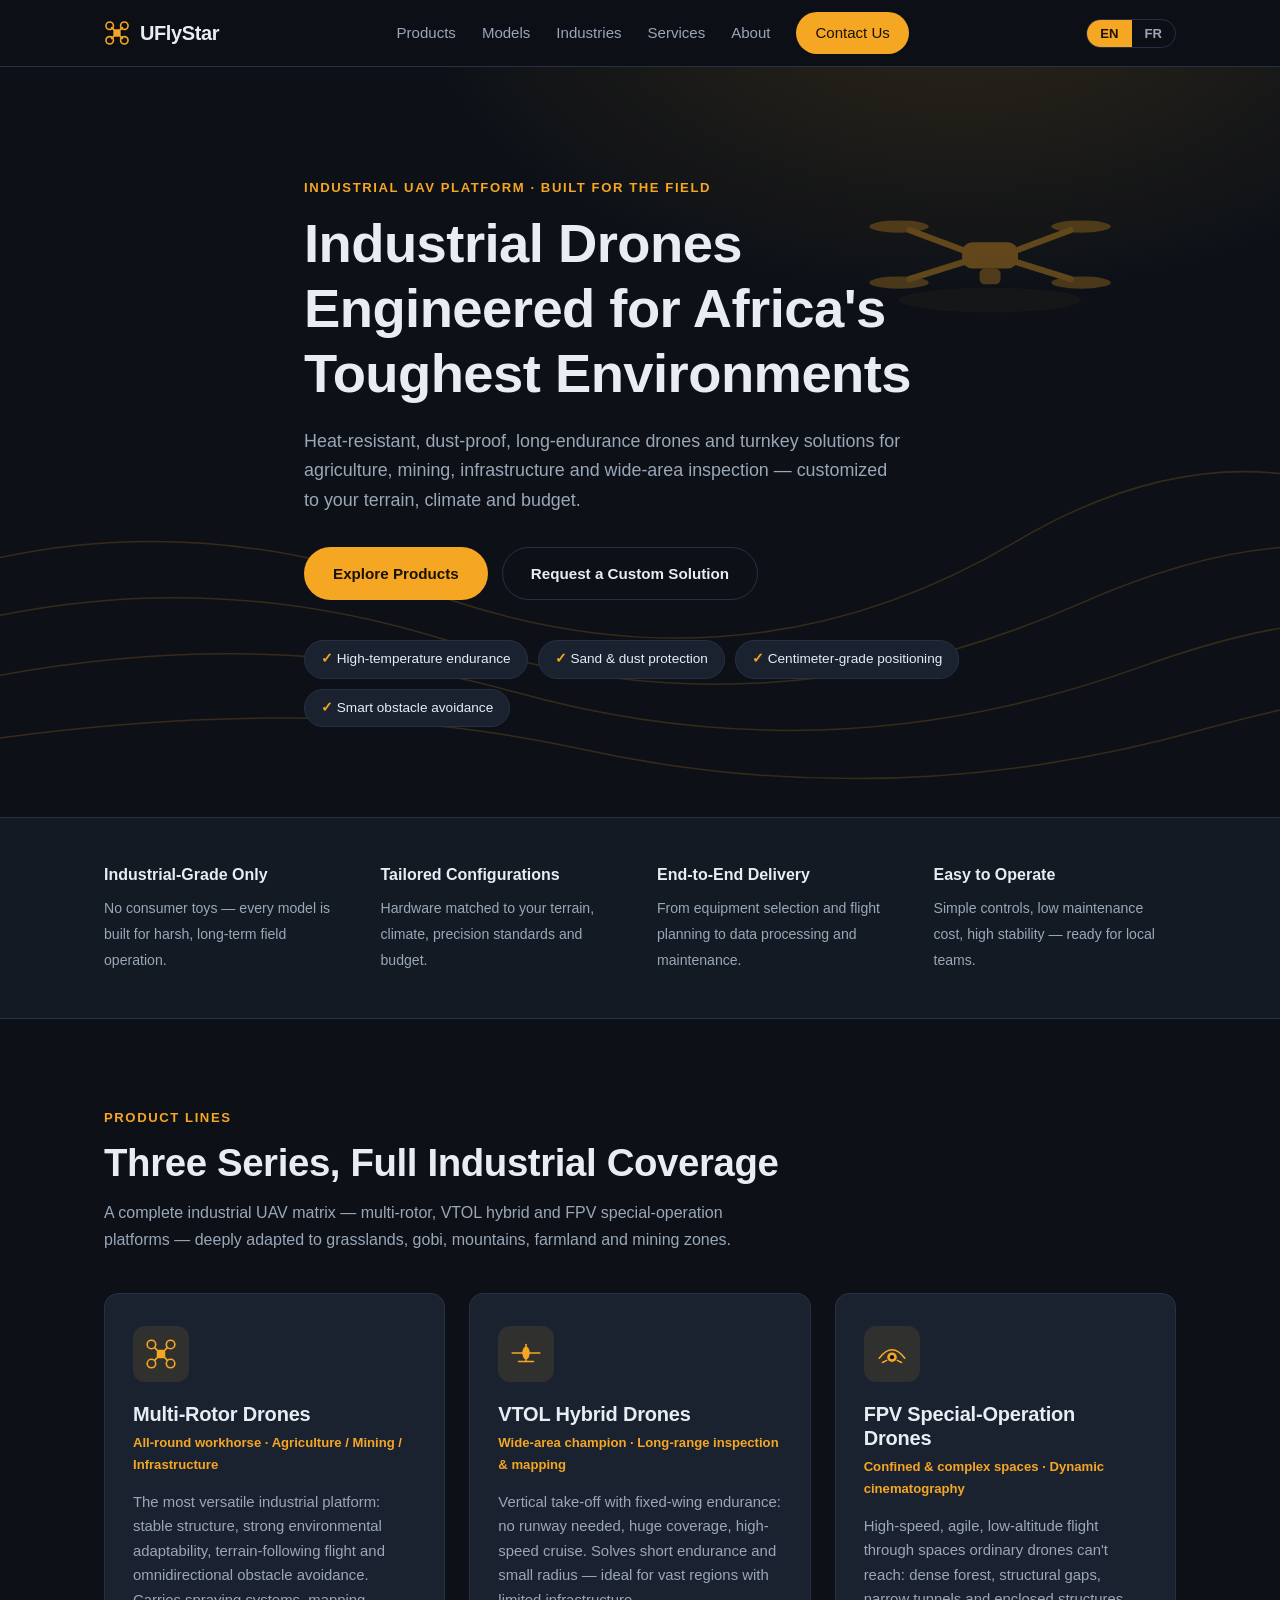
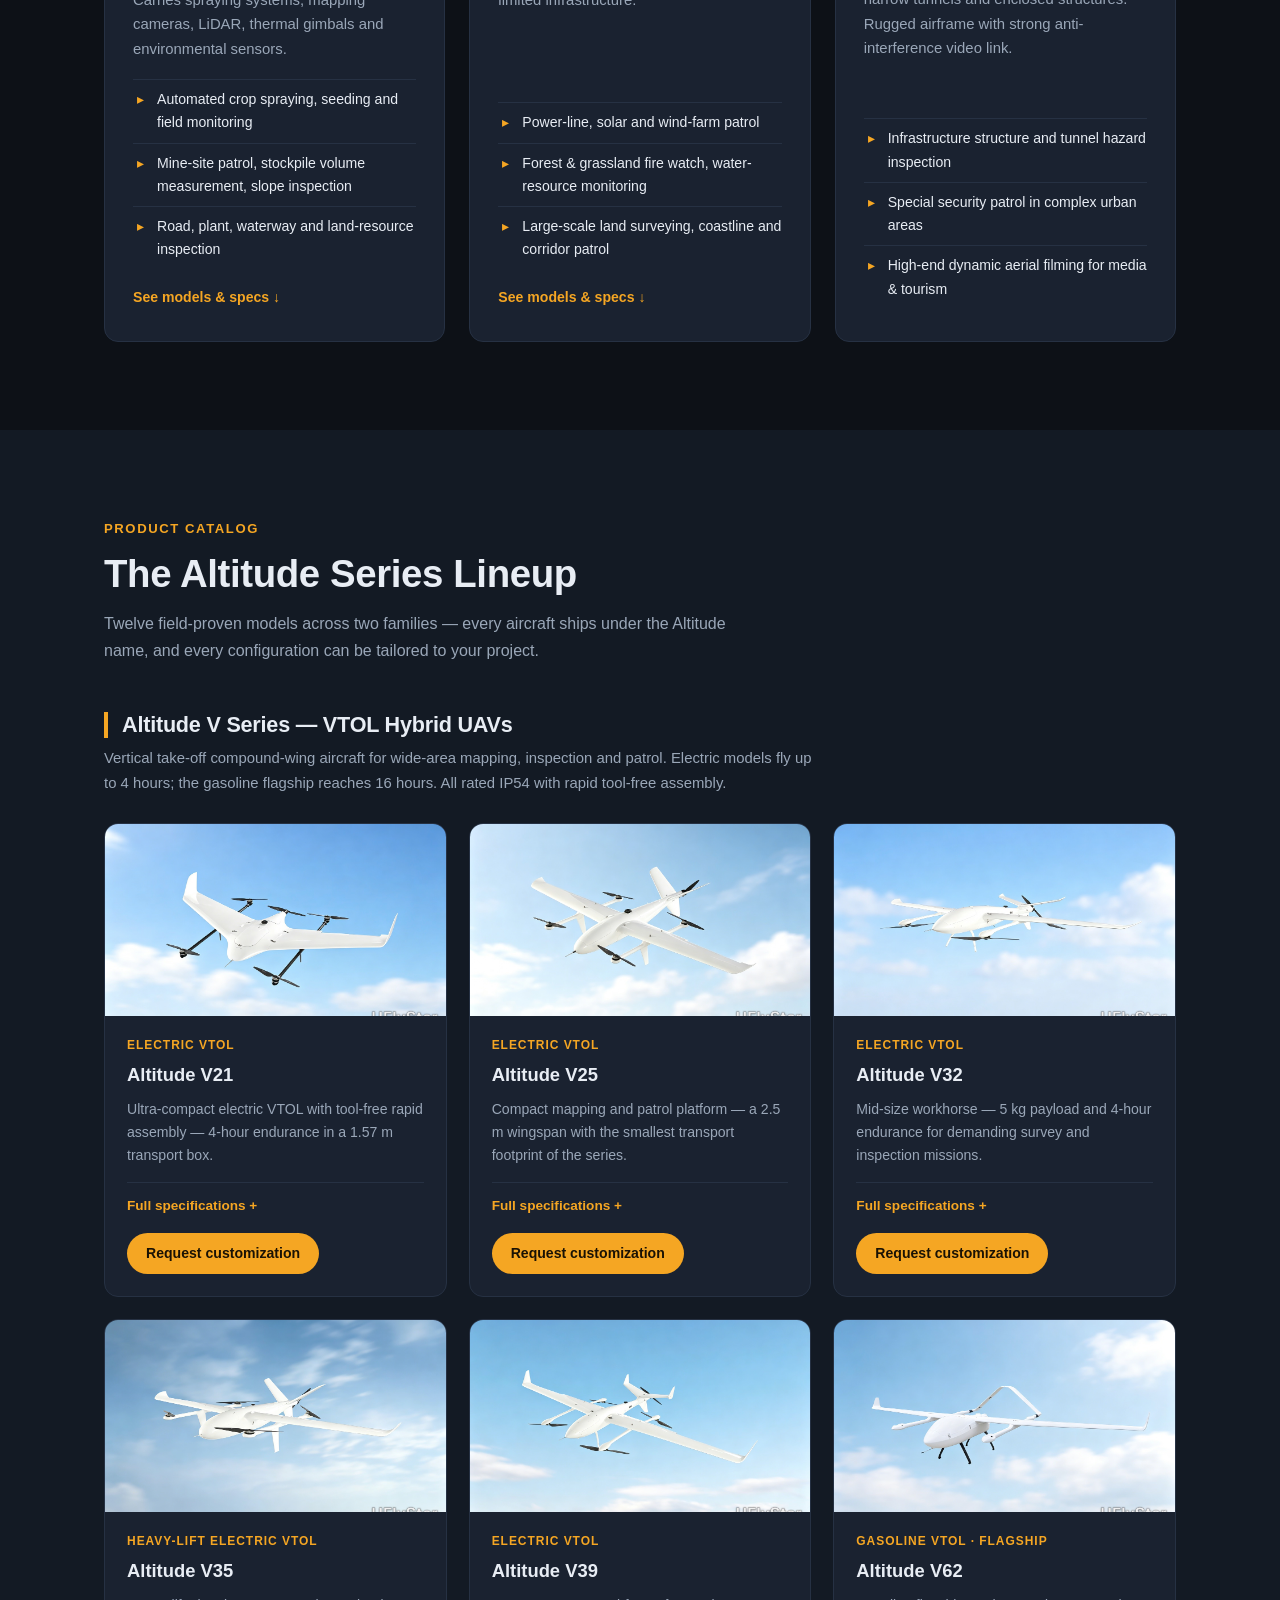
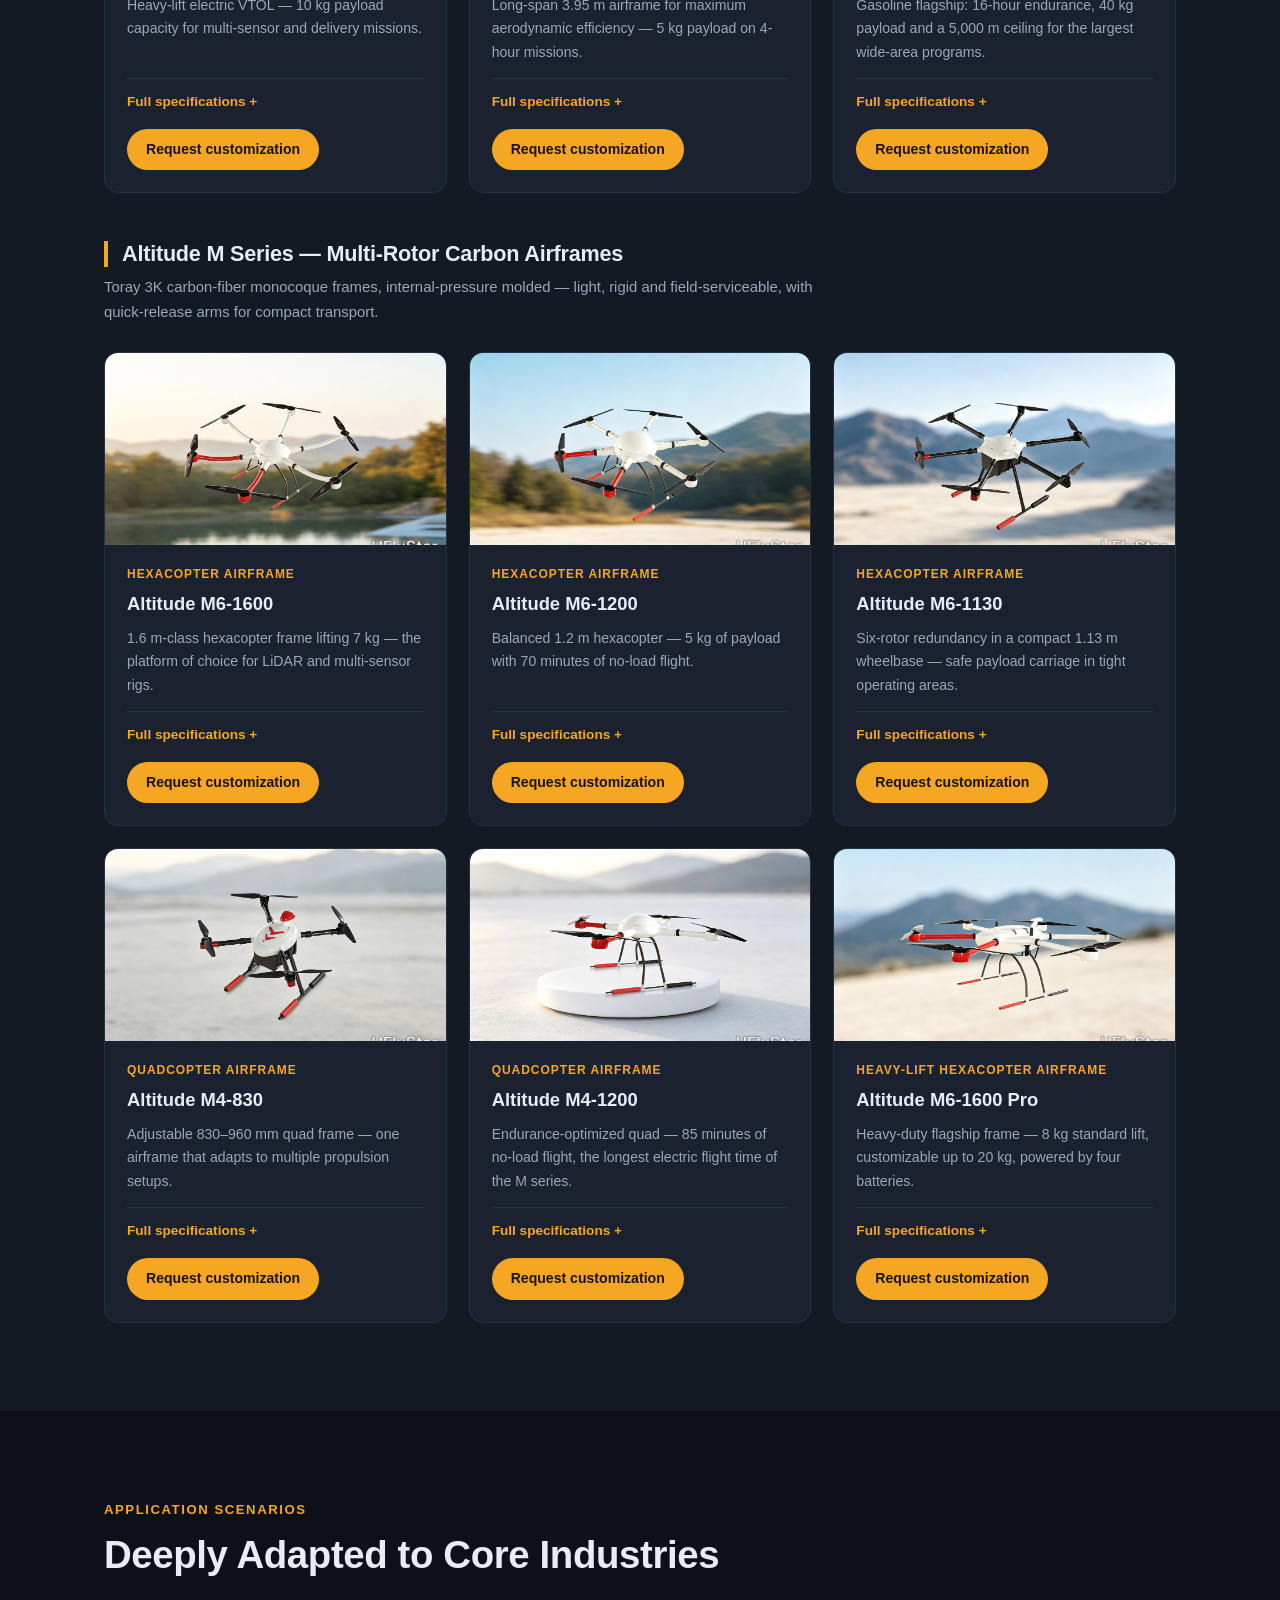
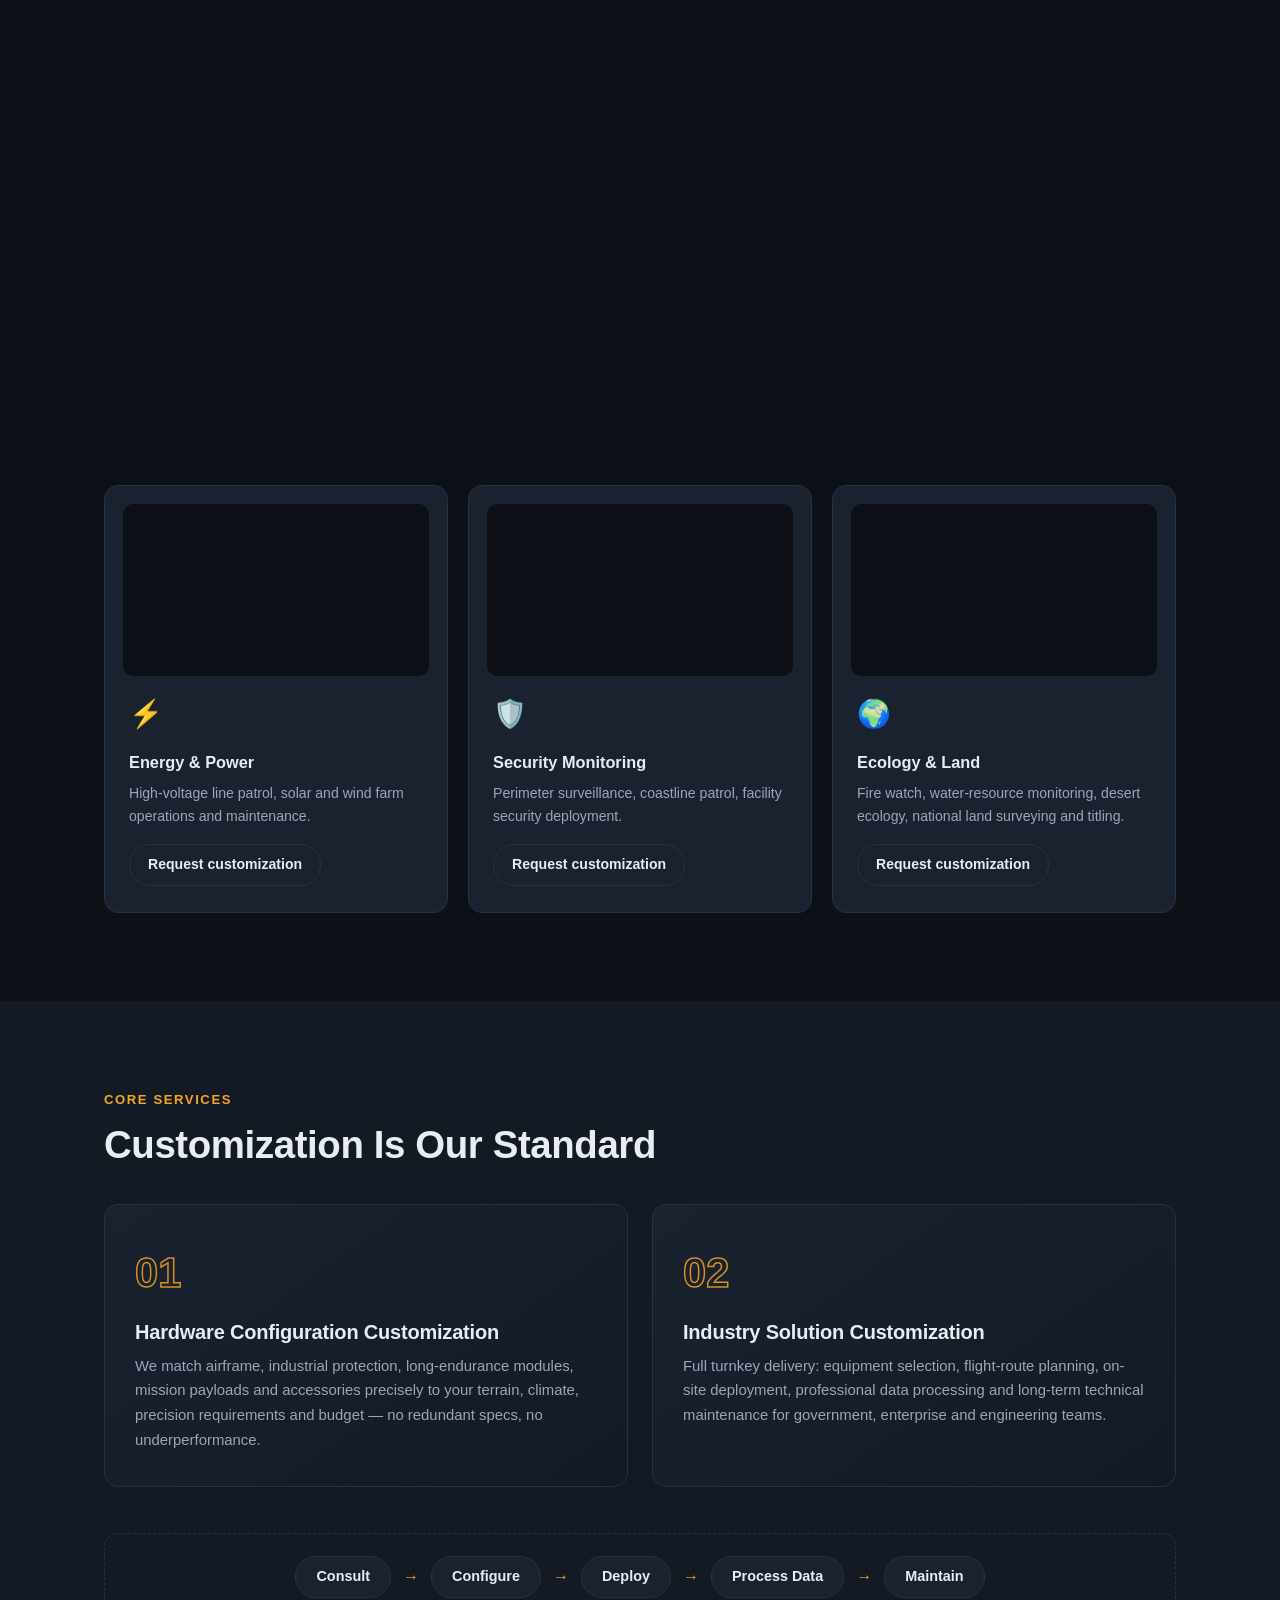
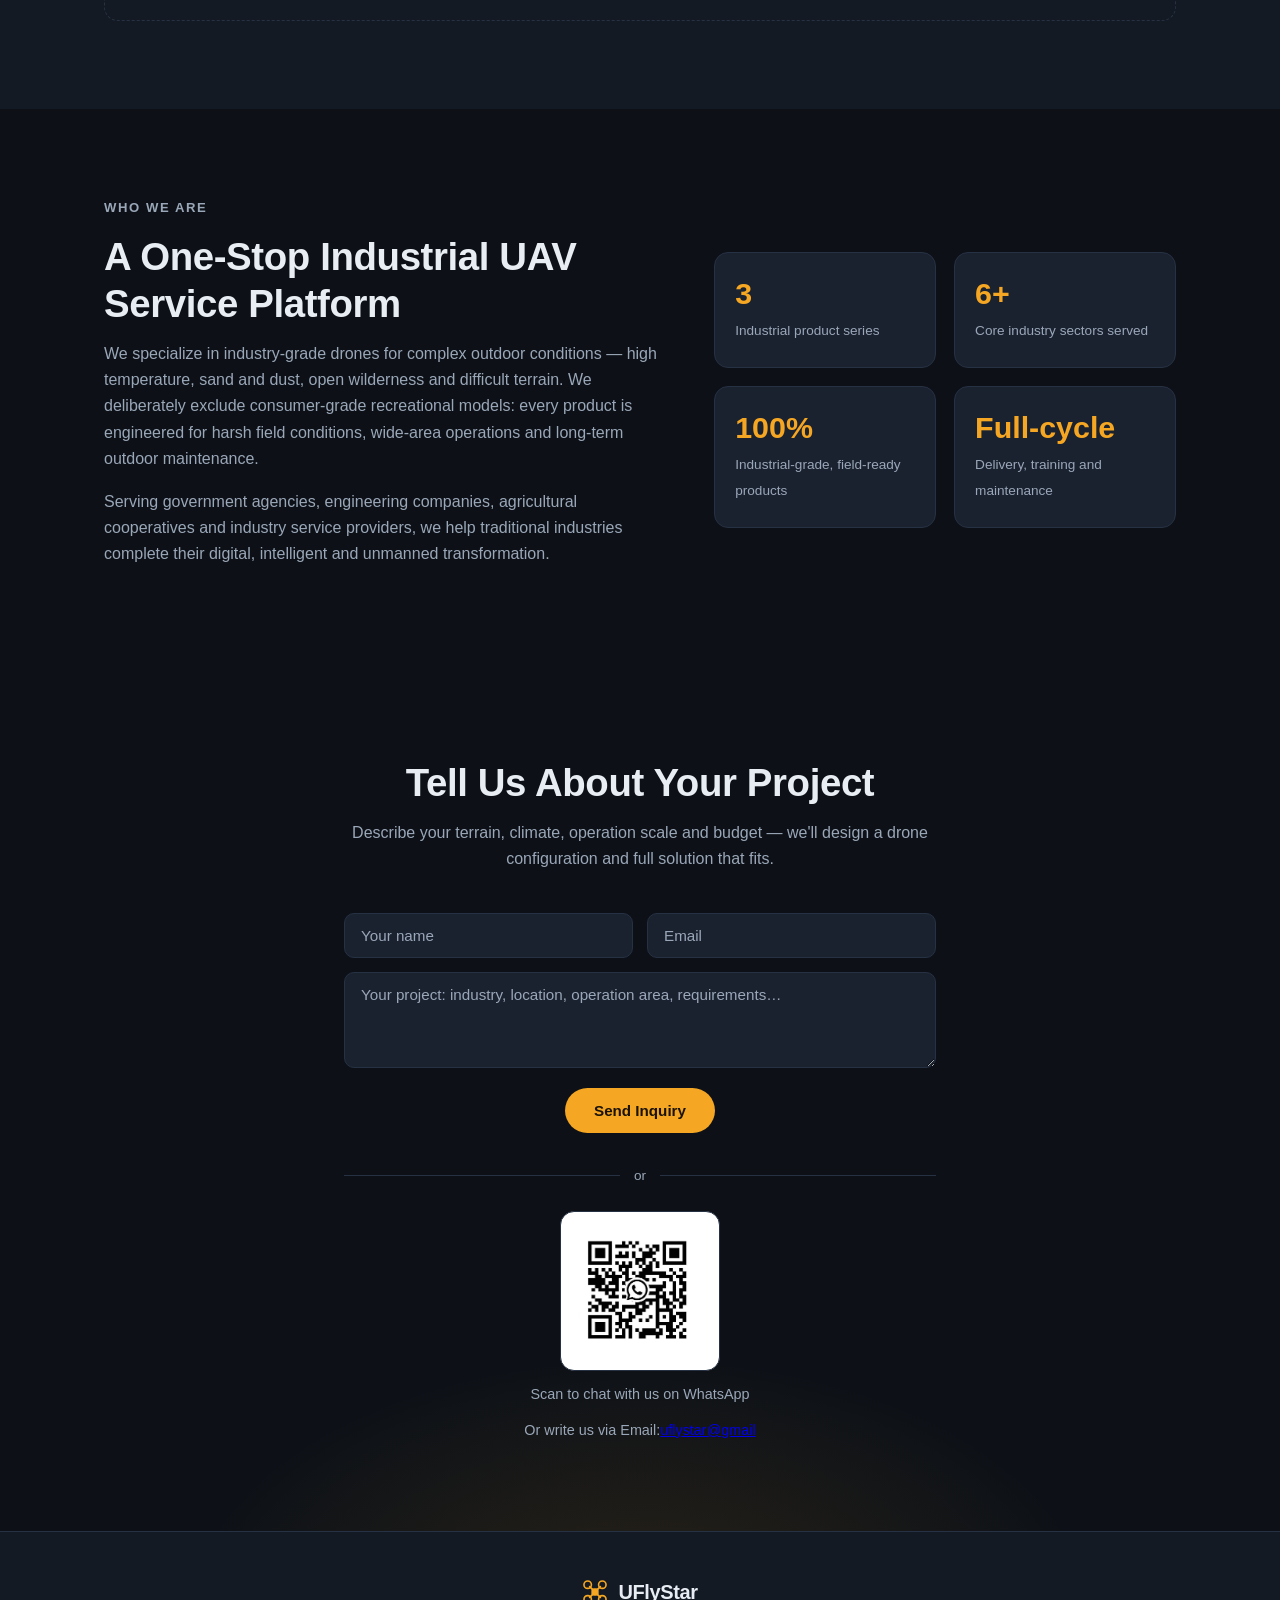
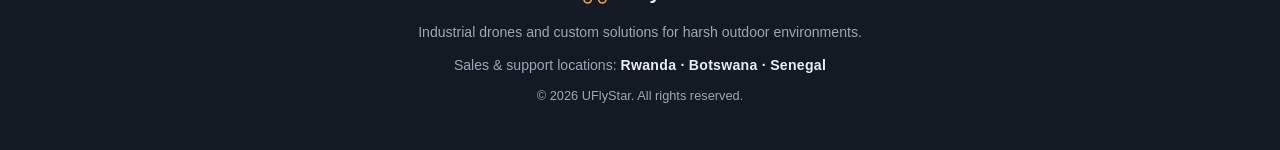
==== index.html @ 007d318b "Add email contact information to index.html" ====
<!DOCTYPE html>
<html lang="en">
<head>
<meta charset="UTF-8">
<meta name="viewport" content="width=device-width, initial-scale=1.0">
<title data-i18n="meta.title">UFlyStar — Industrial Drones for Harsh Environments</title>
<meta name="description" data-i18n-content="meta.desc" content="Industrial drone products and custom solutions for agriculture, mining, infrastructure and inspection across Africa.">
<link rel="stylesheet" href="css/style.css">
<link rel="icon" href="data:image/svg+xml,%3Csvg xmlns='http://www.w3.org/2000/svg' viewBox='0 0 32 32'%3E%3Cpath d='M9.5 9.5 L22.5 22.5 M22.5 9.5 L9.5 22.5' stroke='%23f5a623' stroke-width='2.2' stroke-linecap='round'/%3E%3Ccircle cx='7' cy='7' r='4.6' fill='none' stroke='%23f5a623' stroke-width='2'/%3E%3Ccircle cx='25' cy='7' r='4.6' fill='none' stroke='%23f5a623' stroke-width='2'/%3E%3Ccircle cx='7' cy='25' r='4.6' fill='none' stroke='%23f5a623' stroke-width='2'/%3E%3Ccircle cx='25' cy='25' r='4.6' fill='none' stroke='%23f5a623' stroke-width='2'/%3E%3Crect x='11.5' y='11.5' width='9' height='9' rx='3' fill='%23f5a623'/%3E%3C/svg%3E">
</head>
<body>

<!-- ===== NAV ===== -->
<header class="nav" id="top">
  <div class="container nav-inner">
    <a href="#top" class="brand">
      <svg class="brand-mark" viewBox="0 0 32 32" aria-hidden="true">
        <path d="M9.5 9.5 L22.5 22.5 M22.5 9.5 L9.5 22.5" stroke="currentColor" stroke-width="2.2" stroke-linecap="round"/>
        <circle cx="7" cy="7" r="4.6" fill="none" stroke="currentColor" stroke-width="2"/>
        <circle cx="25" cy="7" r="4.6" fill="none" stroke="currentColor" stroke-width="2"/>
        <circle cx="7" cy="25" r="4.6" fill="none" stroke="currentColor" stroke-width="2"/>
        <circle cx="25" cy="25" r="4.6" fill="none" stroke="currentColor" stroke-width="2"/>
        <rect x="11.5" y="11.5" width="9" height="9" rx="3" fill="currentColor"/>
      </svg>
      <span>UFlyStar</span>
    </a>
    <nav class="nav-links" id="navLinks">
      <a href="#products" data-i18n="nav.products">Products</a>
      <a href="#models" data-i18n="nav.models">Models</a>
      <a href="#industries" data-i18n="nav.industries">Industries</a>
      <a href="#services" data-i18n="nav.services">Services</a>
      <a href="#about" data-i18n="nav.about">About</a>
      <a href="#contact" class="btn btn-sm btn-solid" data-i18n="nav.contact">Contact Us</a>
    </nav>
    <div class="nav-right">
      <div class="lang-switch" role="group" aria-label="Language">
        <button data-lang="en">EN</button>
        <button data-lang="fr">FR</button>
        <!-- Chinese button is injected by main.js only on local copies with i18n.zh.js -->

      </div>
      <button class="nav-toggle" id="navToggle" aria-label="Menu">
        <span></span><span></span><span></span>
      </button>
    </div>
  </div>
</header>

<!-- ===== HERO ===== -->
<section class="hero">
  <div class="hero-bg" aria-hidden="true">
    <svg class="hero-topo" viewBox="0 0 1200 600" preserveAspectRatio="xMidYMid slice">
      <g fill="none" stroke="currentColor" stroke-width="1.2" opacity="0.5">
        <path d="M-50 480 Q 200 380 450 460 T 950 430 T 1300 470"/>
        <path d="M-50 520 Q 250 430 500 500 T 1000 480 T 1300 520"/>
        <path d="M-50 560 Q 300 490 550 545 T 1050 530 T 1300 560"/>
        <path d="M-50 440 Q 180 330 430 420 T 900 380 T 1300 420"/>
      </g>
      <g class="hero-drone">
        <g transform="translate(880,150) scale(1.4)">
          <ellipse cx="0" cy="26" rx="52" ry="7" fill="currentColor" opacity="0.10"/>
          <path d="M-46 -14 L-14 -2 M46 -14 L14 -2 M-46 14 L-14 4 M46 14 L14 4" stroke="currentColor" stroke-width="3.5" stroke-linecap="round"/>
          <ellipse cx="-52" cy="-16" rx="17" ry="3.5" fill="currentColor" opacity="0.75"/>
          <ellipse cx="52" cy="-16" rx="17" ry="3.5" fill="currentColor" opacity="0.75"/>
          <ellipse cx="-52" cy="16" rx="17" ry="3.5" fill="currentColor" opacity="0.75"/>
          <ellipse cx="52" cy="16" rx="17" ry="3.5" fill="currentColor" opacity="0.75"/>
          <rect x="-16" y="-7" width="32" height="15" rx="6" fill="currentColor"/>
          <rect x="-6" y="8" width="12" height="9" rx="3" fill="currentColor" opacity="0.8"/>
        </g>
      </g>
    </svg>
  </div>
  <div class="container hero-inner">
    <p class="eyebrow" data-i18n="hero.eyebrow">Industrial UAV Platform · Built for the Field</p>
    <h1 data-i18n="hero.title">Industrial Drones Engineered for Africa's Toughest Environments</h1>
    <p class="lead" data-i18n="hero.sub">Heat-resistant, dust-proof, long-endurance drones and turnkey solutions for agriculture, mining, infrastructure and wide-area inspection — customized to your terrain, climate and budget.</p>
    <div class="hero-cta">
      <a href="#products" class="btn btn-solid" data-i18n="hero.cta1">Explore Products</a>
      <a href="#contact" class="btn btn-ghost" data-i18n="hero.cta2">Request a Custom Solution</a>
    </div>
    <ul class="hero-badges">
      <li data-i18n="hero.b1">High-temperature endurance</li>
      <li data-i18n="hero.b2">Sand &amp; dust protection</li>
      <li data-i18n="hero.b3">Centimeter-grade positioning</li>
      <li data-i18n="hero.b4">Smart obstacle avoidance</li>
    </ul>
  </div>
</section>

<!-- ===== VALUE STRIP ===== -->
<section class="strip">
  <div class="container strip-grid">
    <div class="strip-item">
      <strong data-i18n="strip.t1">Industrial-Grade Only</strong>
      <span data-i18n="strip.d1">No consumer toys — every model is built for harsh, long-term field operation.</span>
    </div>
    <div class="strip-item">
      <strong data-i18n="strip.t2">Tailored Configurations</strong>
      <span data-i18n="strip.d2">Hardware matched to your terrain, climate, precision standards and budget.</span>
    </div>
    <div class="strip-item">
      <strong data-i18n="strip.t3">End-to-End Delivery</strong>
      <span data-i18n="strip.d3">From equipment selection and flight planning to data processing and maintenance.</span>
    </div>
    <div class="strip-item">
      <strong data-i18n="strip.t4">Easy to Operate</strong>
      <span data-i18n="strip.d4">Simple controls, low maintenance cost, high stability — ready for local teams.</span>
    </div>
  </div>
</section>

<!-- ===== PRODUCTS ===== -->
<section id="products" class="section">
  <div class="container">
    <p class="eyebrow" data-i18n="products.eyebrow">Product Lines</p>
    <h2 data-i18n="products.title">Three Series, Full Industrial Coverage</h2>
    <p class="section-lead" data-i18n="products.sub">A complete industrial UAV matrix — multi-rotor, VTOL hybrid and FPV special-operation platforms — deeply adapted to grasslands, gobi, mountains, farmland and mining zones.</p>

    <div class="cards">
      <!-- Multi-rotor -->
      <article class="card">
        <div class="card-icon" aria-hidden="true">
          <svg viewBox="0 0 64 64" fill="none" stroke="currentColor" stroke-width="3" stroke-linecap="round">
            <circle cx="14" cy="14" r="8"/><circle cx="50" cy="14" r="8"/><circle cx="14" cy="50" r="8"/><circle cx="50" cy="50" r="8"/>
            <rect x="24" y="24" width="16" height="16" rx="4" fill="currentColor" stroke="none"/>
            <path d="M20 20 L26 26 M44 20 L38 26 M20 44 L26 38 M44 44 L38 38"/>
          </svg>
        </div>
        <h3 data-i18n="products.p1.name">Multi-Rotor Drones</h3>
        <p class="card-tag" data-i18n="products.p1.tag">All-round workhorse · Agriculture / Mining / Infrastructure</p>
        <p data-i18n="products.p1.desc">The most versatile industrial platform: stable structure, strong environmental adaptability, terrain-following flight and omnidirectional obstacle avoidance. Carries spraying systems, mapping cameras, LiDAR, thermal gimbals and environmental sensors.</p>
        <ul class="card-list">
          <li data-i18n="products.p1.f1">Automated crop spraying, seeding and field monitoring</li>
          <li data-i18n="products.p1.f2">Mine-site patrol, stockpile volume measurement, slope inspection</li>
          <li data-i18n="products.p1.f3">Road, plant, waterway and land-resource inspection</li>
        </ul>
        <a class="card-link" href="#catalog-m" data-i18n="products.viewmodels">See models &amp; specs ↓</a>
      </article>

      <!-- VTOL hybrid -->
      <article class="card">
        <div class="card-icon" aria-hidden="true">
          <svg viewBox="0 0 64 64" fill="none" stroke="currentColor" stroke-width="3" stroke-linecap="round">
            <path d="M6 30 L58 30" />
            <path d="M32 14 L32 46"/>
            <path d="M18 46 L46 46"/>
            <ellipse cx="32" cy="30" rx="7" ry="12" fill="currentColor" stroke="none"/>
          </svg>
        </div>
        <h3 data-i18n="products.p2.name">VTOL Hybrid Drones</h3>
        <p class="card-tag" data-i18n="products.p2.tag">Wide-area champion · Long-range inspection &amp; mapping</p>
        <p data-i18n="products.p2.desc">Vertical take-off with fixed-wing endurance: no runway needed, huge coverage, high-speed cruise. Solves short endurance and small radius — ideal for vast regions with limited infrastructure.</p>
        <ul class="card-list">
          <li data-i18n="products.p2.f1">Power-line, solar and wind-farm patrol</li>
          <li data-i18n="products.p2.f2">Forest &amp; grassland fire watch, water-resource monitoring</li>
          <li data-i18n="products.p2.f3">Large-scale land surveying, coastline and corridor patrol</li>
        </ul>
        <a class="card-link" href="#catalog-v" data-i18n="products.viewmodels">See models &amp; specs ↓</a>
      </article>

      <!-- FPV -->
      <article class="card">
        <div class="card-icon" aria-hidden="true">
          <svg viewBox="0 0 64 64" fill="none" stroke="currentColor" stroke-width="3" stroke-linecap="round">
            <path d="M8 40 Q 32 8 56 40"/>
            <circle cx="32" cy="38" r="9" fill="currentColor" stroke="none"/>
            <circle cx="32" cy="38" r="4" fill="var(--bg)" stroke="none"/>
            <path d="M14 48 L22 44 M50 48 L42 44"/>
          </svg>
        </div>
        <h3 data-i18n="products.p3.name">FPV Special-Operation Drones</h3>
        <p class="card-tag" data-i18n="products.p3.tag">Confined &amp; complex spaces · Dynamic cinematography</p>
        <p data-i18n="products.p3.desc">High-speed, agile, low-altitude flight through spaces ordinary drones can't reach: dense forest, structural gaps, narrow tunnels and enclosed structures. Rugged airframe with strong anti-interference video link.</p>
        <ul class="card-list">
          <li data-i18n="products.p3.f1">Infrastructure structure and tunnel hazard inspection</li>
          <li data-i18n="products.p3.f2">Special security patrol in complex urban areas</li>
          <li data-i18n="products.p3.f3">High-end dynamic aerial filming for media &amp; tourism</li>
        </ul>
      </article>
    </div>
  </div>
</section>

<!-- ===== MODEL CATALOG ===== -->
<section id="models" class="section section-alt">
  <div class="container">
    <p class="eyebrow" data-i18n="catalog.eyebrow">Product Catalog</p>
    <h2 data-i18n="catalog.title">The Altitude Series Lineup</h2>
    <p class="section-lead" data-i18n="catalog.sub">Twelve field-proven models across two families.</p>
    <div id="catalog-v" class="cat-group"></div>
    <div id="catalog-m" class="cat-group"></div>
  </div>
</section>

<!-- ===== INDUSTRIES ===== -->
<section id="industries" class="section">
  <div class="container">
    <p class="eyebrow" data-i18n="industries.eyebrow">Application Scenarios</p>
    <h2 data-i18n="industries.title">Deeply Adapted to Core Industries</h2>
    <div class="ind-grid">
      <div class="ind-item">
        <div class="ind-media"><video muted loop playsinline preload="metadata" data-video="agriculture"></video></div>
        <span class="ind-emoji">🌾</span><strong data-i18n="industries.i1.t">Smart Agriculture</strong><p data-i18n="industries.i1.d">Large-scale spraying, seeding, fertilization, crop monitoring, drought and pest inspection.</p>
        <a class="btn btn-sm btn-ghost ind-cta" href="#contact" data-i18n="cta.customize">Request customization</a>
      </div>
      <div class="ind-item">
        <div class="ind-media"><video muted loop playsinline preload="metadata" data-video="mining"></video></div>
        <span class="ind-emoji">⛏️</span><strong data-i18n="industries.i2.t">Mining</strong><p data-i18n="industries.i2.d">Open-pit safety patrol, stockpile volumetrics, slope hazard screening, dust and boundary monitoring.</p>
        <a class="btn btn-sm btn-ghost ind-cta" href="#contact" data-i18n="cta.customize">Request customization</a>
      </div>
      <div class="ind-item">
        <div class="ind-media"><video muted loop playsinline preload="metadata" data-video="infrastructure"></video></div>
        <span class="ind-emoji">🏗️</span><strong data-i18n="industries.i3.t">Infrastructure</strong><p data-i18n="industries.i3.d">Road and railway inspection, construction-site survey, structural reconnaissance.</p>
        <a class="btn btn-sm btn-ghost ind-cta" href="#contact" data-i18n="cta.customize">Request customization</a>
      </div>
      <div class="ind-item">
        <div class="ind-media"><video muted loop playsinline preload="metadata" data-video="energy"></video></div>
        <span class="ind-emoji">⚡</span><strong data-i18n="industries.i4.t">Energy &amp; Power</strong><p data-i18n="industries.i4.d">High-voltage line patrol, solar and wind farm operations and maintenance.</p>
        <a class="btn btn-sm btn-ghost ind-cta" href="#contact" data-i18n="cta.customize">Request customization</a>
      </div>
      <div class="ind-item">
        <div class="ind-media"><video muted loop playsinline preload="metadata" data-video="security"></video></div>
        <span class="ind-emoji">🛡️</span><strong data-i18n="industries.i5.t">Security Monitoring</strong><p data-i18n="industries.i5.d">Perimeter surveillance, coastline patrol, facility security deployment.</p>
        <a class="btn btn-sm btn-ghost ind-cta" href="#contact" data-i18n="cta.customize">Request customization</a>
      </div>
      <div class="ind-item">
        <div class="ind-media"><video muted loop playsinline preload="metadata" data-video="ecology"></video></div>
        <span class="ind-emoji">🌍</span><strong data-i18n="industries.i6.t">Ecology &amp; Land</strong><p data-i18n="industries.i6.d">Fire watch, water-resource monitoring, desert ecology, national land surveying and titling.</p>
        <a class="btn btn-sm btn-ghost ind-cta" href="#contact" data-i18n="cta.customize">Request customization</a>
      </div>
    </div>
  </div>
</section>

<!-- ===== SERVICES ===== -->
<section id="services" class="section section-alt">
  <div class="container">
    <p class="eyebrow" data-i18n="services.eyebrow">Core Services</p>
    <h2 data-i18n="services.title">Customization Is Our Standard</h2>
    <div class="svc-grid">
      <article class="svc">
        <span class="svc-num">01</span>
        <h3 data-i18n="services.s1.t">Hardware Configuration Customization</h3>
        <p data-i18n="services.s1.d">We match airframe, industrial protection, long-endurance modules, mission payloads and accessories precisely to your terrain, climate, precision requirements and budget — no redundant specs, no underperformance.</p>
      </article>
      <article class="svc">
        <span class="svc-num">02</span>
        <h3 data-i18n="services.s2.t">Industry Solution Customization</h3>
        <p data-i18n="services.s2.d">Full turnkey delivery: equipment selection, flight-route planning, on-site deployment, professional data processing and long-term technical maintenance for government, enterprise and engineering teams.</p>
      </article>
    </div>
    <div class="flow">
      <span data-i18n="services.flow1">Consult</span><i>→</i>
      <span data-i18n="services.flow2">Configure</span><i>→</i>
      <span data-i18n="services.flow3">Deploy</span><i>→</i>
      <span data-i18n="services.flow4">Process Data</span><i>→</i>
      <span data-i18n="services.flow5">Maintain</span>
    </div>
  </div>
</section>

<!-- ===== ABOUT ===== -->
<section id="about" class="section">
  <div class="container about-grid">
    <div>
      <p class="eyebrow" data-i18n="about.eyebrow">Who We Are</p>
      <h2 data-i18n="about.title">A One-Stop Industrial UAV Service Platform</h2>
      <p data-i18n="about.d1">We specialize in industry-grade drones for complex outdoor conditions — high temperature, sand and dust, open wilderness and difficult terrain. We deliberately exclude consumer-grade recreational models: every product is engineered for harsh field conditions, wide-area operations and long-term outdoor maintenance.</p>
      <p data-i18n="about.d2">Serving government agencies, engineering companies, agricultural cooperatives and industry service providers, we help traditional industries complete their digital, intelligent and unmanned transformation.</p>
    </div>
    <ul class="about-stats">
      <li><strong>3</strong><span data-i18n="about.s1">Industrial product series</span></li>
      <li><strong>6+</strong><span data-i18n="about.s2">Core industry sectors served</span></li>
      <li><strong>100%</strong><span data-i18n="about.s3">Industrial-grade, field-ready products</span></li>
      <li><strong data-i18n="about.s4n">Full-cycle</strong><span data-i18n="about.s4">Delivery, training and maintenance</span></li>
    </ul>
  </div>
</section>

<!-- ===== CONTACT ===== -->
<section id="contact" class="section contact">
  <div class="container contact-inner">
    <h2 data-i18n="contact.title">Tell Us About Your Project</h2>
    <p class="section-lead" data-i18n="contact.sub">Describe your terrain, climate, operation scale and budget — we'll design a drone configuration and full solution that fits.</p>
    <form class="contact-form" id="contactForm">
      <div class="form-row">
        <input type="text" name="name" required data-i18n-placeholder="contact.name" placeholder="Your name">
        <input type="email" name="email" required data-i18n-placeholder="contact.email" placeholder="Email">
      </div>
      <textarea rows="4" name="message" required data-i18n-placeholder="contact.msg" placeholder="Your project: industry, location, operation area, requirements…"></textarea>
      <input type="text" name="website" class="hp-field" tabindex="-1" autocomplete="off" aria-hidden="true">
      <button type="submit" class="btn btn-solid" data-i18n="contact.send">Send Inquiry</button>
      <p class="form-ok" hidden data-i18n="contact.ok">Thank you! We will get back to you shortly.</p>
      <p class="form-err" hidden data-i18n="contact.err">Something went wrong — please try again.</p>
    </form>
    <div class="contact-divider"><span data-i18n="contact.or">or</span></div>
    <div class="contact-whatsapp">
      <img src="img/whatsapp.jpg" alt="WhatsApp QR code" class="whatsapp-qr" loading="lazy" width="220" height="212">
      <p data-i18n="contact.whatsapp">Scan to chat with us on WhatsApp</p>
      <div class="contact-email">
        <p data-i18n="contact.emailtext">Or write us via Email:<a href="mailto:uflystar@gmail">uflystar@gmail</a></p>
      </div>
    </div>
  </div>
</section>

<!-- ===== FOOTER ===== -->
<footer class="footer">
  <div class="container footer-inner">
    <div class="brand">
      <svg class="brand-mark" viewBox="0 0 32 32" aria-hidden="true">
        <path d="M9.5 9.5 L22.5 22.5 M22.5 9.5 L9.5 22.5" stroke="currentColor" stroke-width="2.2" stroke-linecap="round"/>
        <circle cx="7" cy="7" r="4.6" fill="none" stroke="currentColor" stroke-width="2"/>
        <circle cx="25" cy="7" r="4.6" fill="none" stroke="currentColor" stroke-width="2"/>
        <circle cx="7" cy="25" r="4.6" fill="none" stroke="currentColor" stroke-width="2"/>
        <circle cx="25" cy="25" r="4.6" fill="none" stroke="currentColor" stroke-width="2"/>
        <rect x="11.5" y="11.5" width="9" height="9" rx="3" fill="currentColor"/>
      </svg>
      <span>UFlyStar</span>
    </div>
    <p data-i18n="footer.tag">Industrial drones and custom solutions for harsh outdoor environments.</p>
    <p class="footer-markets"><span data-i18n="footer.markets">Serving markets:</span> <span data-i18n="footer.countries">Rwanda · Botswana · Senegal</span></p>
    <p class="footer-copy">© 2026 UFlyStar. <span data-i18n="footer.rights">All rights reserved.</span></p>
  </div>
</footer>

<script src="js/i18n.js"></script>
<script src="js/catalog.js"></script>
<!-- Chinese language pack: exists only in the local copy, never uploaded to Cloudflare.
     In production this request 404s harmlessly and the site runs EN/FR only. -->
<script src="js/i18n.zh.js"></script>
<script src="js/main.js"></script>
</body>
</html>
---- css/style.css ----
/* ===== UFlyStar — industrial drone site ===== */
:root {
  --bg: #0d1117;
  --bg-alt: #131a24;
  --surface: #1a2230;
  --border: #263143;
  --text: #e8edf4;
  --muted: #9aa7b8;
  --accent: #f5a623;      /* amber — heat / desert */
  --accent-strong: #e8890c;
  --accent-ink: #1a1204;
  --radius: 14px;
  --maxw: 1120px;
}

* { margin: 0; padding: 0; box-sizing: border-box; }

html { scroll-behavior: smooth; }

body {
  font-family: -apple-system, BlinkMacSystemFont, "Segoe UI", Roboto,
    "Helvetica Neue", "PingFang SC", "Hiragino Sans GB", "Microsoft YaHei", sans-serif;
  background: var(--bg);
  color: var(--text);
  line-height: 1.65;
  -webkit-font-smoothing: antialiased;
}

.container { max-width: var(--maxw); margin: 0 auto; padding: 0 24px; }

h1, h2, h3 { line-height: 1.2; font-weight: 700; letter-spacing: -0.01em; }
h2 { font-size: clamp(1.7rem, 3.2vw, 2.4rem); margin-bottom: 14px; }
h3 { font-size: 1.25rem; }

.eyebrow {
  color: var(--accent);
  font-size: 0.82rem;
  font-weight: 700;
  text-transform: uppercase;
  letter-spacing: 0.12em;
  margin-bottom: 12px;
}

.section { padding: 88px 0; }
.section-alt { background: var(--bg-alt); }
.section-lead { color: var(--muted); max-width: 640px; margin-bottom: 40px; }

/* ===== Buttons ===== */
.btn {
  display: inline-block;
  padding: 13px 28px;
  border-radius: 999px;
  font-weight: 600;
  text-decoration: none;
  font-size: 0.95rem;
  border: 1.5px solid transparent;
  cursor: pointer;
  transition: transform 0.15s ease, background 0.2s ease, border-color 0.2s ease;
}
.btn:hover { transform: translateY(-2px); }
.btn-solid { background: var(--accent); color: var(--accent-ink); }
.btn-solid:hover { background: var(--accent-strong); }
.btn-ghost { border-color: var(--border); color: var(--text); }
.btn-ghost:hover { border-color: var(--accent); color: var(--accent); }
.btn-sm { padding: 8px 18px; font-size: 0.88rem; }

/* ===== Nav ===== */
.nav {
  position: sticky;
  top: 0;
  z-index: 100;
  background: rgba(13, 17, 23, 0.88);
  backdrop-filter: blur(12px);
  border-bottom: 1px solid var(--border);
}
.nav-inner {
  display: flex;
  align-items: center;
  justify-content: space-between;
  gap: 20px;
  height: 66px;
}
.brand {
  display: flex;
  align-items: center;
  gap: 10px;
  font-size: 1.25rem;
  font-weight: 800;
  color: var(--text);
  text-decoration: none;
  letter-spacing: -0.02em;
}
.brand-mark { width: 26px; height: 26px; color: var(--accent); }
.nav-links {
  display: flex;
  align-items: center;
  gap: 26px;
}
.nav-links a {
  color: var(--muted);
  text-decoration: none;
  font-size: 0.94rem;
  font-weight: 500;
  transition: color 0.15s;
}
.nav-links a:hover { color: var(--text); }
.nav-links a.btn { color: var(--accent-ink); }
.nav-right { display: flex; align-items: center; gap: 14px; }

.lang-switch {
  display: flex;
  border: 1px solid var(--border);
  border-radius: 999px;
  overflow: hidden;
}
.lang-switch button {
  background: none;
  border: none;
  color: var(--muted);
  padding: 6px 13px;
  font-size: 0.82rem;
  font-weight: 600;
  cursor: pointer;
  transition: background 0.15s, color 0.15s;
}
.lang-switch button:hover { color: var(--text); }
.lang-switch button.active { background: var(--accent); color: var(--accent-ink); }

.nav-toggle { display: none; background: none; border: none; cursor: pointer; padding: 6px; }
.nav-toggle span {
  display: block;
  width: 22px; height: 2px;
  background: var(--text);
  margin: 5px 0;
  border-radius: 2px;
}

/* ===== Hero ===== */
.hero {
  position: relative;
  padding: 110px 0 90px;
  overflow: hidden;
  background:
    radial-gradient(ellipse 900px 500px at 75% -10%, rgba(245, 166, 35, 0.14), transparent 60%),
    var(--bg);
}
.hero-bg {
  position: absolute;
  inset: 0;
  color: var(--accent);
  opacity: 0.35;
  pointer-events: none;
}
.hero-topo { width: 100%; height: 100%; }
.hero-drone { animation: floaty 5s ease-in-out infinite; }
@keyframes floaty {
  0%, 100% { transform: translateY(0); }
  50% { transform: translateY(-14px); }
}
.hero-inner { position: relative; max-width: 720px; }
.hero h1 {
  font-size: clamp(2.1rem, 4.6vw, 3.4rem);
  margin-bottom: 20px;
}
.lead { font-size: 1.12rem; color: var(--muted); margin-bottom: 32px; max-width: 600px; }
.hero-cta { display: flex; gap: 14px; flex-wrap: wrap; margin-bottom: 40px; }
.hero-badges {
  display: flex;
  flex-wrap: wrap;
  gap: 10px;
  list-style: none;
}
.hero-badges li {
  font-size: 0.85rem;
  color: var(--text);
  background: var(--surface);
  border: 1px solid var(--border);
  padding: 7px 16px;
  border-radius: 999px;
}
.hero-badges li::before { content: "✓ "; color: var(--accent); font-weight: 700; }

/* ===== Value strip ===== */
.strip { border-block: 1px solid var(--border); background: var(--bg-alt); padding: 44px 0; }
.strip-grid {
  display: grid;
  grid-template-columns: repeat(4, 1fr);
  gap: 34px;
}
.strip-item strong { display: block; margin-bottom: 6px; font-size: 1rem; }
.strip-item span { color: var(--muted); font-size: 0.88rem; }

/* ===== Product cards ===== */
.cards {
  display: grid;
  grid-template-columns: repeat(3, 1fr);
  gap: 24px;
}
.card {
  background: var(--surface);
  border: 1px solid var(--border);
  border-radius: var(--radius);
  padding: 32px 28px;
  display: flex;
  flex-direction: column;
  transition: border-color 0.2s, transform 0.2s;
}
.card:hover { border-color: var(--accent); transform: translateY(-4px); }
.card-icon {
  width: 56px; height: 56px;
  color: var(--accent);
  background: rgba(245, 166, 35, 0.1);
  border-radius: 12px;
  display: grid;
  place-items: center;
  margin-bottom: 20px;
}
.card-icon svg { width: 34px; height: 34px; }
.card h3 { margin-bottom: 6px; }
.card-tag {
  color: var(--accent);
  font-size: 0.82rem;
  font-weight: 600;
  margin-bottom: 14px;
}
.card > p:not(.card-tag) { color: var(--muted); font-size: 0.93rem; margin-bottom: 18px; }
.card-list { list-style: none; margin-top: auto; }
.card-list li {
  font-size: 0.88rem;
  color: var(--text);
  padding: 8px 0 8px 24px;
  position: relative;
  border-top: 1px solid var(--border);
}
.card-list li::before {
  content: "▸";
  position: absolute;
  left: 4px;
  color: var(--accent);
}

/* ===== Model catalog ===== */
.card-link {
  display: inline-block;
  margin-top: 16px;
  color: var(--accent);
  font-size: 0.88rem;
  font-weight: 600;
  text-decoration: none;
}
.card-link:hover { text-decoration: underline; }

.cat-group { margin-top: 48px; }
.cat-group-head { max-width: 720px; margin-bottom: 28px; }
.cat-group-head h3 {
  font-size: 1.35rem;
  margin-bottom: 8px;
  padding-left: 14px;
  border-left: 4px solid var(--accent);
}
.cat-group-head p { color: var(--muted); font-size: 0.93rem; }

.model-grid {
  display: grid;
  grid-template-columns: repeat(3, 1fr);
  gap: 22px;
}
.model-card {
  background: var(--surface);
  border: 1px solid var(--border);
  border-radius: var(--radius);
  overflow: hidden;
  display: flex;
  flex-direction: column;
  transition: border-color 0.2s, transform 0.2s;
}
.model-card:hover { border-color: var(--accent); transform: translateY(-3px); }
.model-photo {
  aspect-ratio: 16 / 9;
  overflow: hidden;
  background: #dfe7ef;
}
.model-photo img {
  width: 100%;
  height: 100%;
  object-fit: cover;
  display: block;
  transition: transform 0.35s ease;
}
.model-card:hover .model-photo img { transform: scale(1.04); }
.model-body { padding: 20px 22px 22px; display: flex; flex-direction: column; flex: 1; }
.model-tag {
  color: var(--accent);
  font-size: 0.75rem;
  font-weight: 700;
  text-transform: uppercase;
  letter-spacing: 0.08em;
  margin-bottom: 4px;
}
.model-body h4 { font-size: 1.15rem; margin-bottom: 8px; }
.model-intro { color: var(--muted); font-size: 0.88rem; margin-bottom: 14px; flex: 1; }
.model-specs { border-top: 1px solid var(--border); padding-top: 12px; }
.model-specs summary {
  cursor: pointer;
  color: var(--accent);
  font-size: 0.85rem;
  font-weight: 600;
  list-style: none;
  user-select: none;
}
.model-specs summary::-webkit-details-marker { display: none; }
.model-specs summary::after { content: " +"; }
.model-specs[open] summary::after { content: " −"; }
.model-specs table {
  width: 100%;
  border-collapse: collapse;
  margin-top: 10px;
  font-size: 0.82rem;
}
.model-specs th, .model-specs td {
  text-align: left;
  padding: 6px 8px 6px 0;
  border-top: 1px solid var(--border);
  vertical-align: top;
  font-weight: 400;
}
.model-specs th { color: var(--muted); white-space: nowrap; padding-right: 14px; width: 42%; }
.model-specs td { color: var(--text); }
.model-cta { margin-top: 16px; align-self: flex-start; }
.ind-cta { margin-top: 16px; display: inline-block; }

/* ===== Industries ===== */
.ind-grid {
  display: grid;
  grid-template-columns: repeat(3, 1fr);
  gap: 20px;
  margin-top: 36px;
}
.ind-item {
  background: var(--surface);
  border: 1px solid var(--border);
  border-radius: var(--radius);
  padding: 26px 24px;
  transition: border-color 0.2s;
}
.ind-item:hover { border-color: var(--accent); }
.ind-media {
  aspect-ratio: 16 / 9;
  border-radius: 10px;
  overflow: hidden;
  margin: -8px -6px 16px;
  background: var(--bg);
}
.ind-media video {
  width: 100%;
  height: 100%;
  object-fit: cover;
  display: block;
}
.ind-emoji { font-size: 1.7rem; display: block; margin-bottom: 12px; }
.ind-item strong { display: block; margin-bottom: 6px; font-size: 1.02rem; }
.ind-item p { color: var(--muted); font-size: 0.88rem; }

/* ===== Services ===== */
.svc-grid {
  display: grid;
  grid-template-columns: 1fr 1fr;
  gap: 24px;
  margin-top: 36px;
}
.svc {
  background: linear-gradient(145deg, var(--surface), var(--bg-alt));
  border: 1px solid var(--border);
  border-radius: var(--radius);
  padding: 34px 30px;
  position: relative;
}
.svc-num {
  font-size: 2.6rem;
  font-weight: 800;
  color: transparent;
  -webkit-text-stroke: 1.5px var(--accent);
  display: block;
  margin-bottom: 12px;
  opacity: 0.85;
}
.svc h3 { margin-bottom: 10px; }
.svc p { color: var(--muted); font-size: 0.93rem; }

.flow {
  display: flex;
  flex-wrap: wrap;
  align-items: center;
  justify-content: center;
  gap: 12px;
  margin-top: 46px;
  padding: 22px;
  border: 1px dashed var(--border);
  border-radius: var(--radius);
}
.flow span {
  background: var(--surface);
  border: 1px solid var(--border);
  padding: 8px 20px;
  border-radius: 999px;
  font-size: 0.9rem;
  font-weight: 600;
}
.flow i { color: var(--accent); font-style: normal; font-weight: 700; }

/* ===== About ===== */
.about-grid {
  display: grid;
  grid-template-columns: 1.2fr 1fr;
  gap: 56px;
  align-items: center;
}
.about-grid p { color: var(--muted); margin-bottom: 16px; }
.about-stats {
  list-style: none;
  display: grid;
  grid-template-columns: 1fr 1fr;
  gap: 18px;
}
.about-stats li {
  background: var(--surface);
  border: 1px solid var(--border);
  border-radius: var(--radius);
  padding: 24px 20px;
}
.about-stats strong {
  display: block;
  font-size: 1.9rem;
  color: var(--accent);
  font-weight: 800;
  line-height: 1.1;
  margin-bottom: 6px;
}
.about-stats span { color: var(--muted); font-size: 0.85rem; }

/* ===== Contact ===== */
.contact {
  background:
    radial-gradient(ellipse 700px 400px at 50% 110%, rgba(245, 166, 35, 0.12), transparent 65%),
    var(--bg);
}
.contact-inner { max-width: 640px; text-align: center; }
.contact-inner .section-lead { margin-inline: auto; }
.contact-form { display: flex; flex-direction: column; gap: 14px; text-align: left; }
.form-row { display: grid; grid-template-columns: 1fr 1fr; gap: 14px; }
.contact-form input,
.contact-form textarea {
  width: 100%;
  background: var(--surface);
  border: 1px solid var(--border);
  border-radius: 10px;
  color: var(--text);
  padding: 13px 16px;
  font-size: 0.95rem;
  font-family: inherit;
  resize: vertical;
  transition: border-color 0.15s;
}
.contact-form input:focus,
.contact-form textarea:focus { outline: none; border-color: var(--accent); }
.contact-form input::placeholder,
.contact-form textarea::placeholder { color: var(--muted); }
.contact-form .btn { align-self: center; margin-top: 6px; }
.form-ok { color: var(--accent); text-align: center; font-weight: 600; }
.form-err { color: #e5484d; text-align: center; font-weight: 600; }
.hp-field { position: absolute !important; left: -9999px !important; width: 1px; height: 1px; opacity: 0; }

.contact-divider {
  display: flex;
  align-items: center;
  gap: 14px;
  margin: 32px 0 24px;
  color: var(--muted);
  font-size: 0.85rem;
}
.contact-divider::before,
.contact-divider::after {
  content: "";
  flex: 1;
  height: 1px;
  background: var(--border);
}
.contact-whatsapp {
  display: flex;
  flex-direction: column;
  align-items: center;
  gap: 12px;
}
.whatsapp-qr {
  width: 160px;
  height: 160px;
  object-fit: contain;
  background: #fff;
  border: 1px solid var(--border);
  border-radius: var(--radius);
  padding: 10px;
}
.contact-whatsapp p { color: var(--muted); font-size: 0.9rem; margin: 0; }

/* ===== Footer ===== */
.footer {
  border-top: 1px solid var(--border);
  padding: 44px 0;
  background: var(--bg-alt);
}
.footer-inner { text-align: center; }
.footer .brand { justify-content: center; margin-bottom: 12px; }
.footer p { color: var(--muted); font-size: 0.88rem; }
.footer-markets { margin-top: 10px; }
.footer-markets span:last-child { color: var(--text); font-weight: 600; letter-spacing: 0.02em; }
.footer-copy { margin-top: 8px; font-size: 0.8rem !important; }

/* ===== Reveal animation ===== */
.reveal { opacity: 0; transform: translateY(18px); transition: opacity 0.55s ease, transform 0.55s ease; }
.reveal.visible { opacity: 1; transform: none; }

/* ===== Responsive ===== */
@media (max-width: 900px) {
  .cards, .ind-grid, .model-grid { grid-template-columns: 1fr 1fr; }
  .strip-grid { grid-template-columns: 1fr 1fr; gap: 24px; }
  .about-grid { grid-template-columns: 1fr; gap: 36px; }
  .svc-grid { grid-template-columns: 1fr; }
}

@media (max-width: 640px) {
  .section { padding: 64px 0; }
  .cards, .ind-grid, .strip-grid, .form-row, .about-stats, .model-grid { grid-template-columns: 1fr; }
  .hero { padding: 72px 0 64px; }

  .nav-toggle { display: block; }
  .nav-links {
    display: none;
    position: absolute;
    top: 66px;
    left: 0; right: 0;
    background: var(--bg-alt);
    border-bottom: 1px solid var(--border);
    flex-direction: column;
    padding: 20px 24px;
    align-items: flex-start;
  }
  .nav-links.open { display: flex; }
}
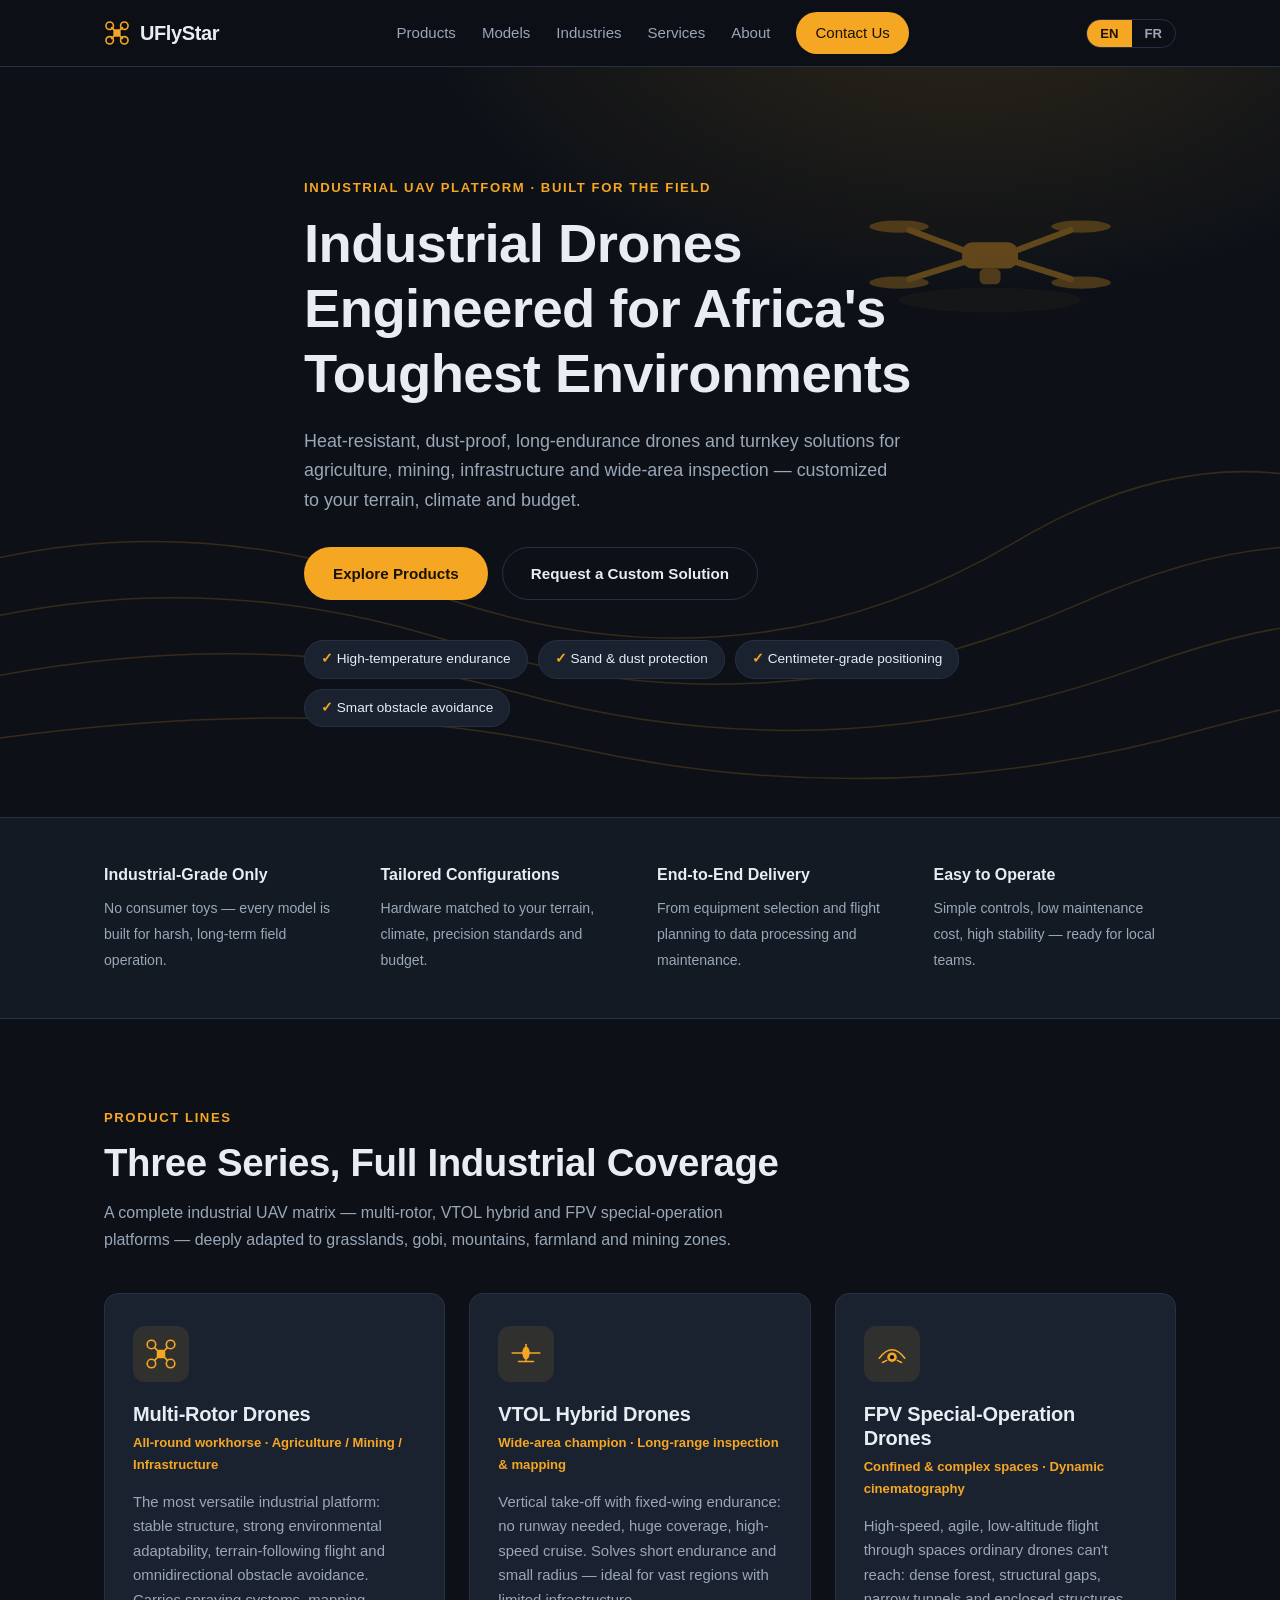
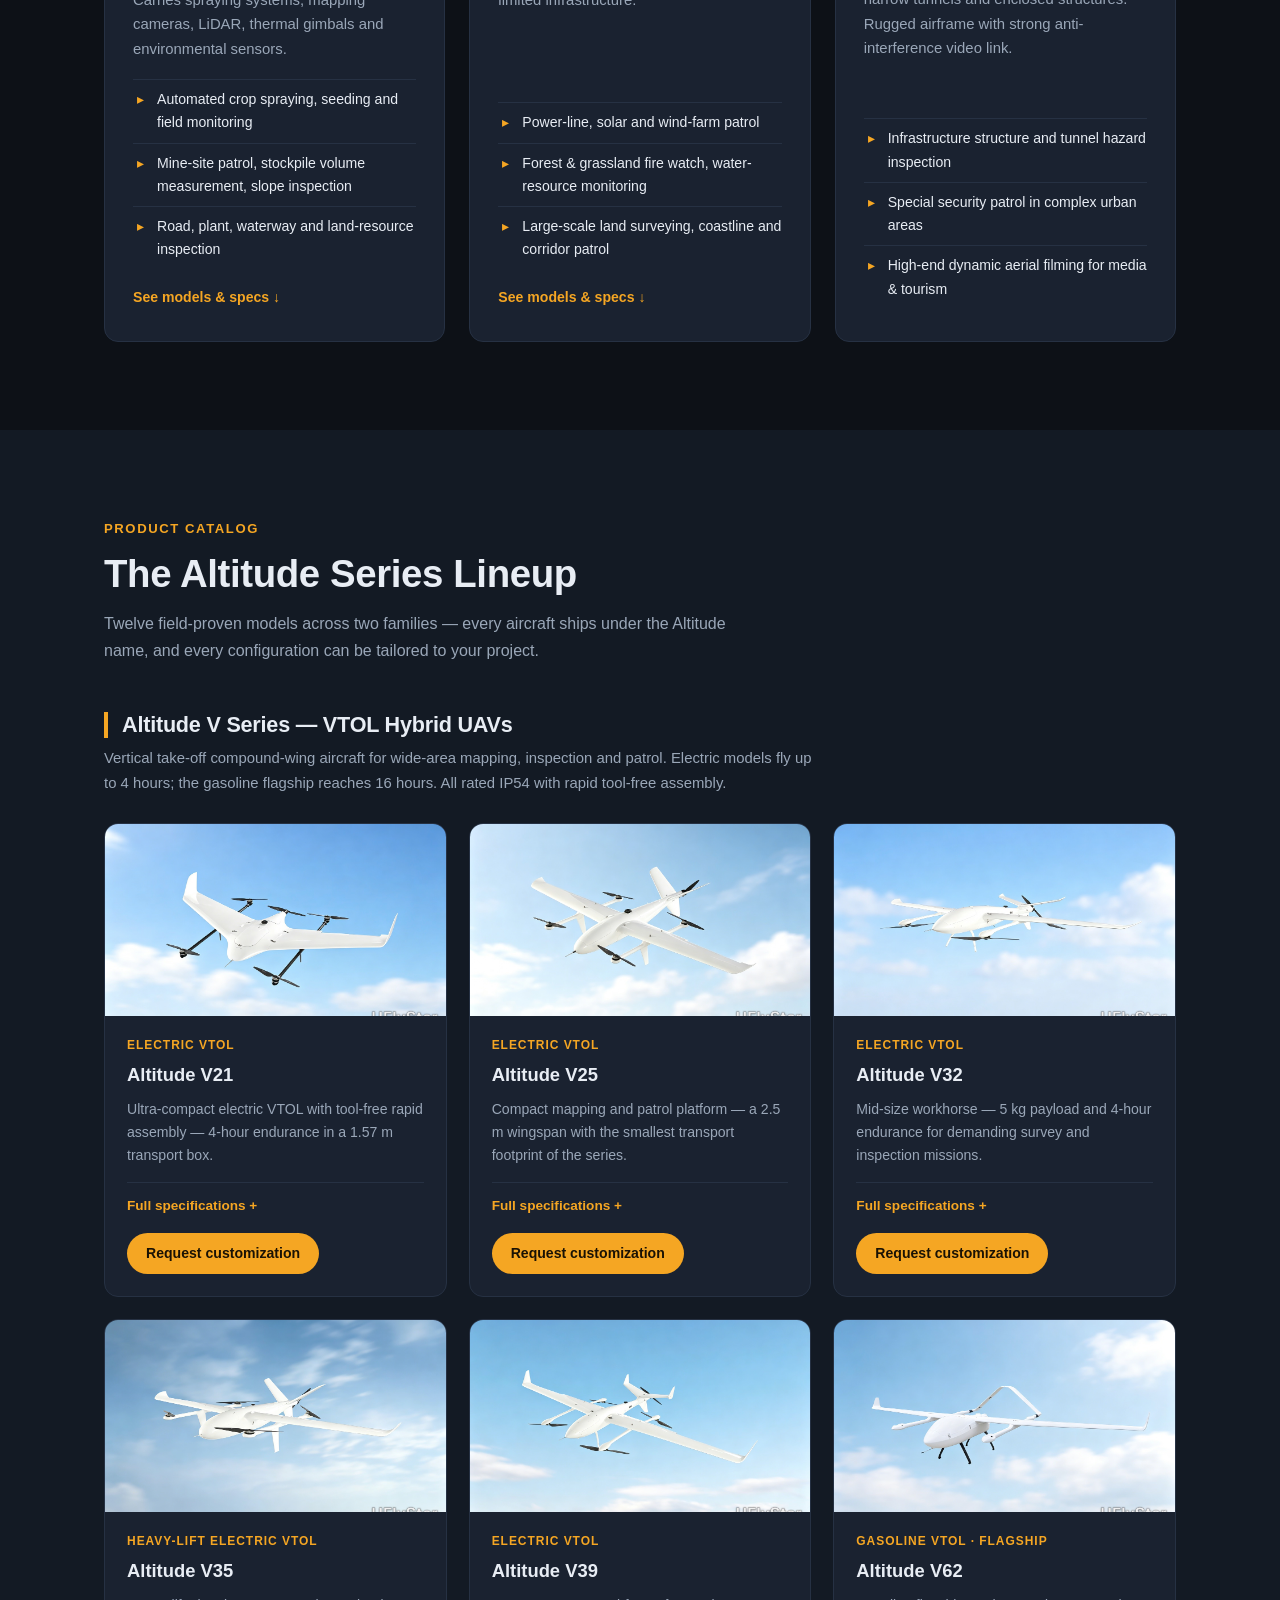
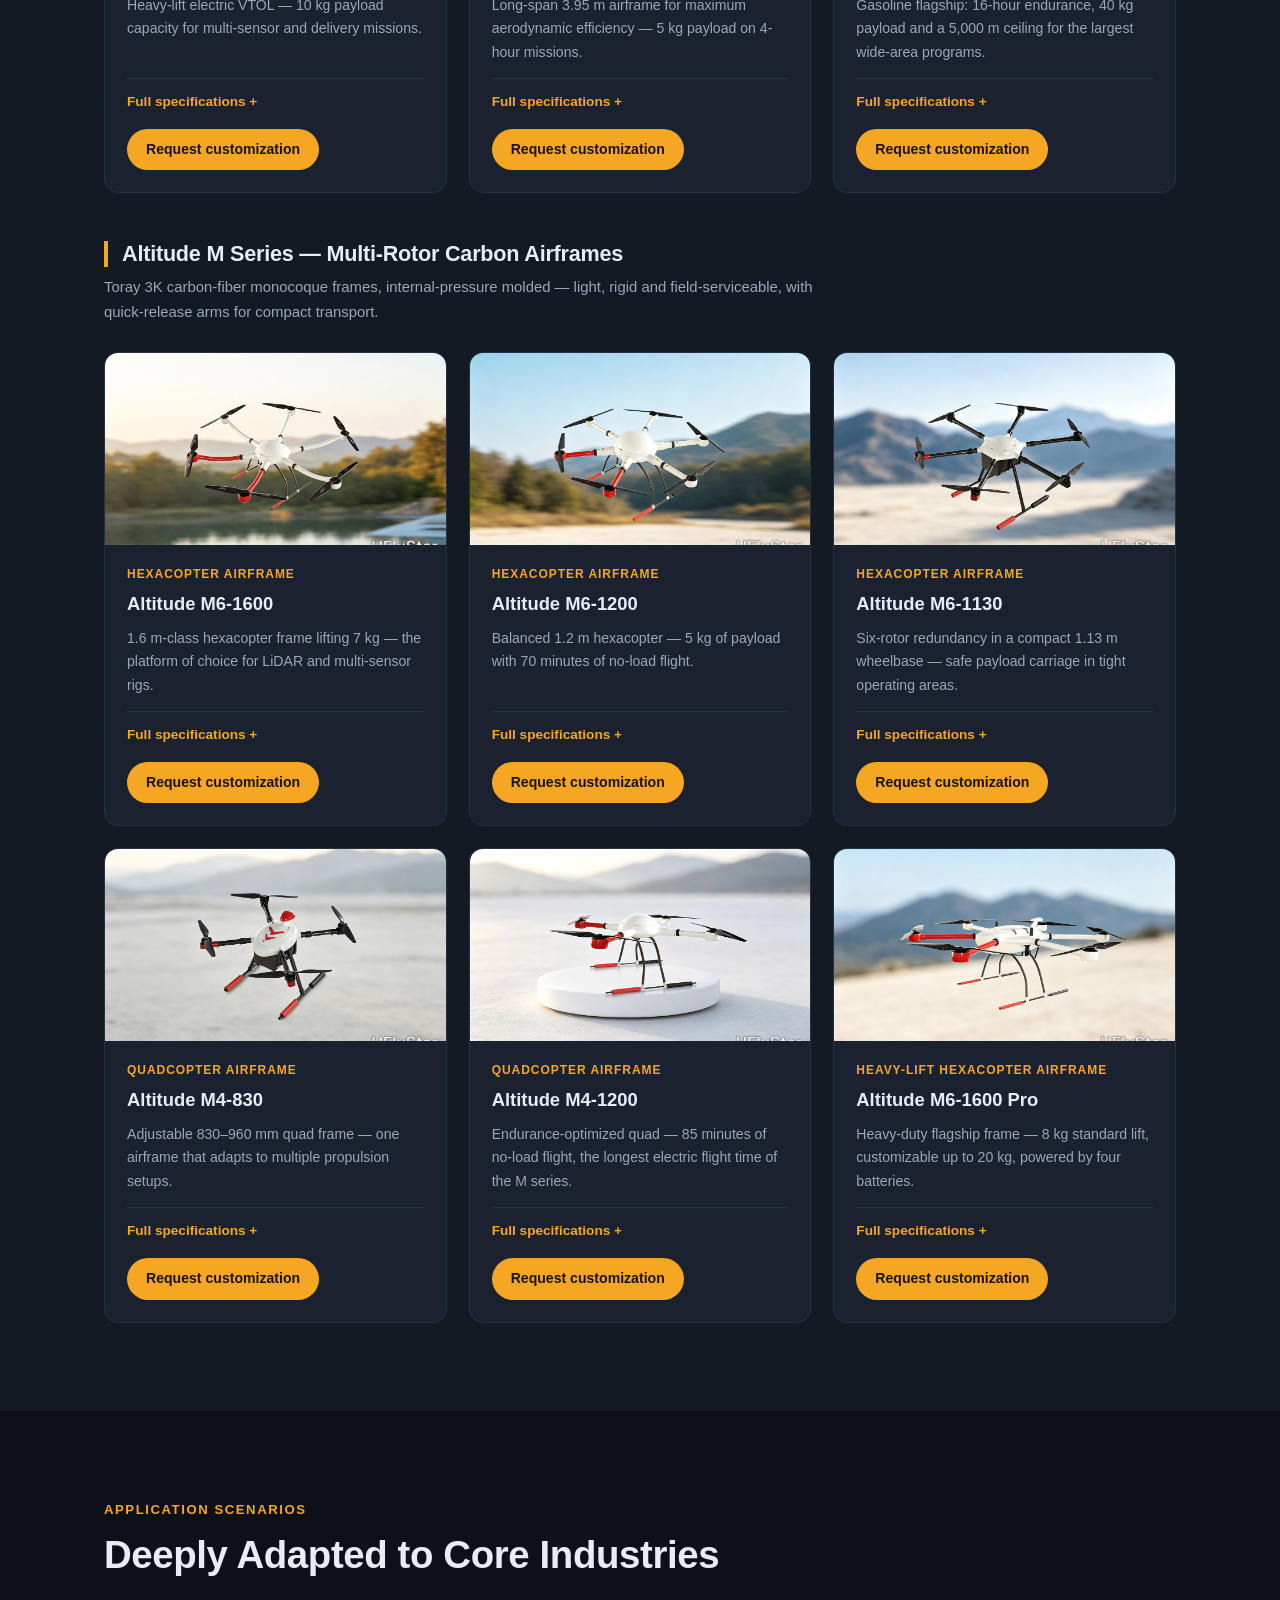
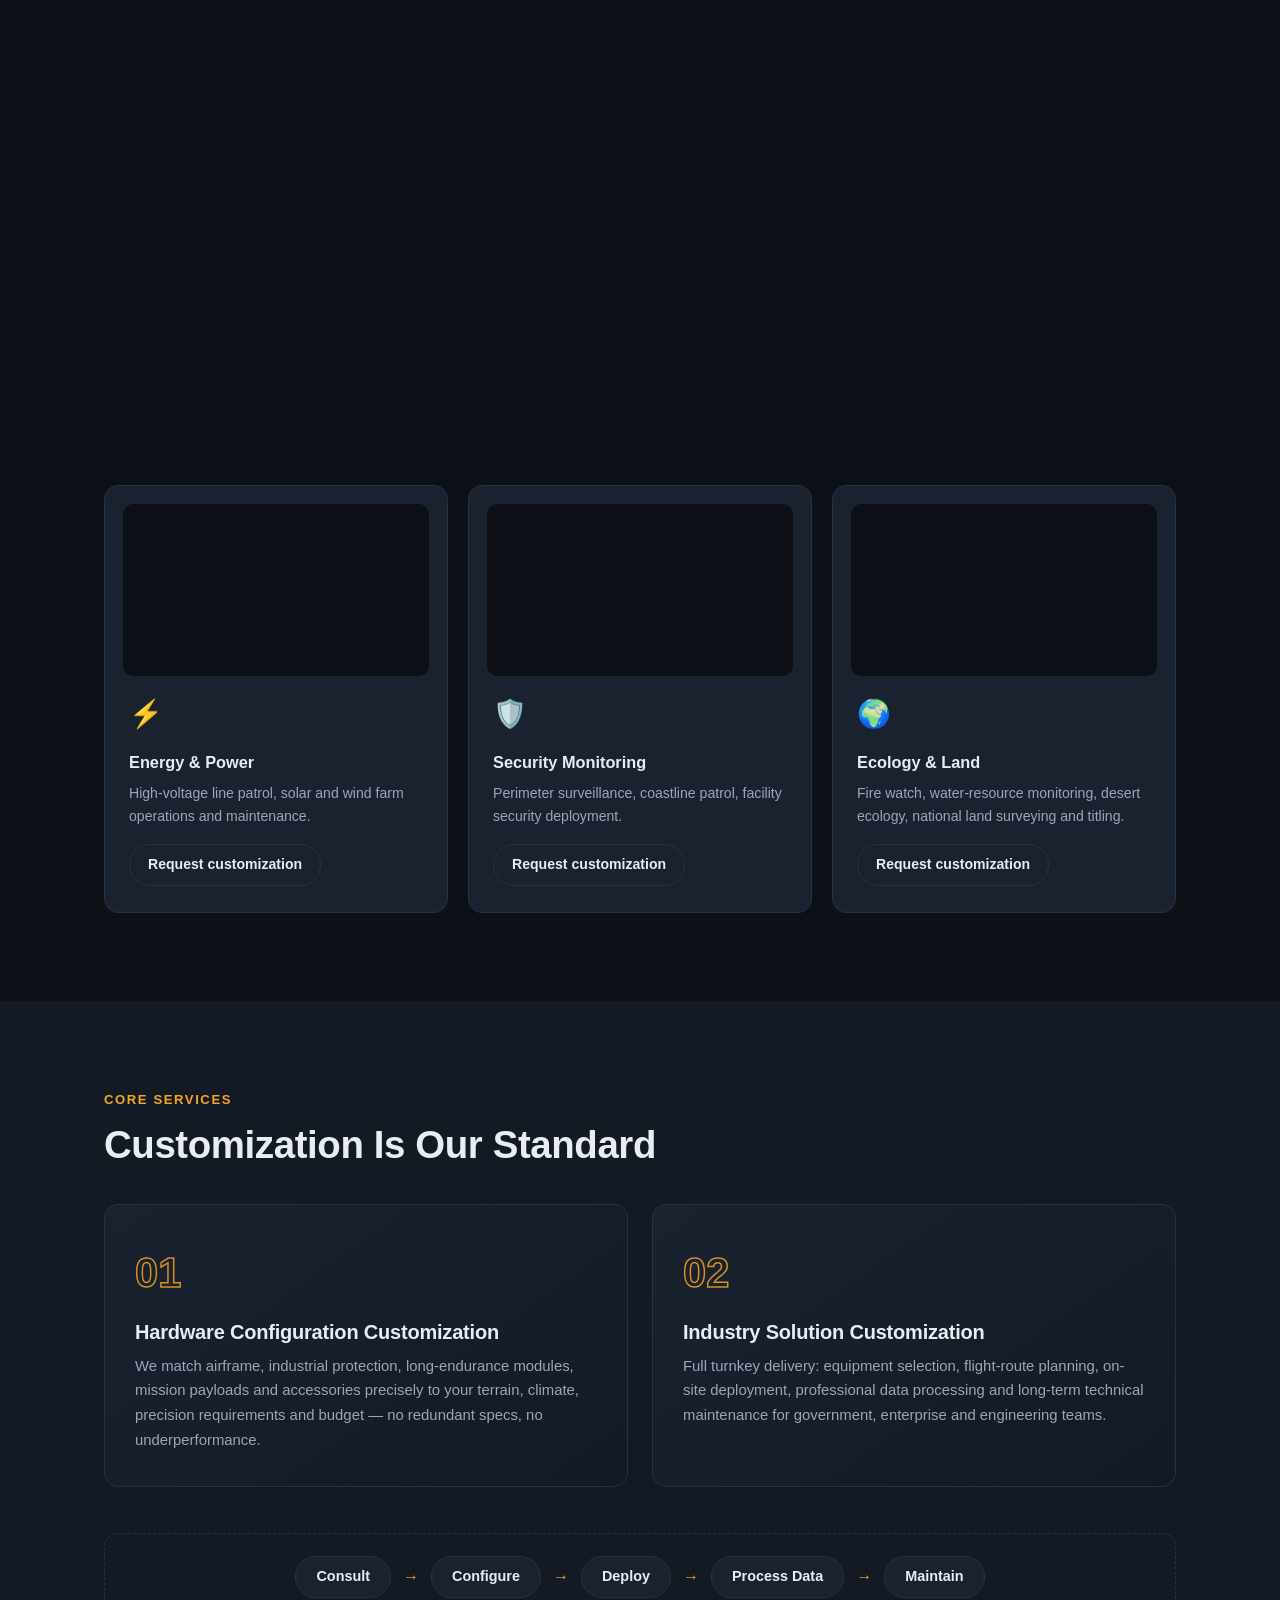
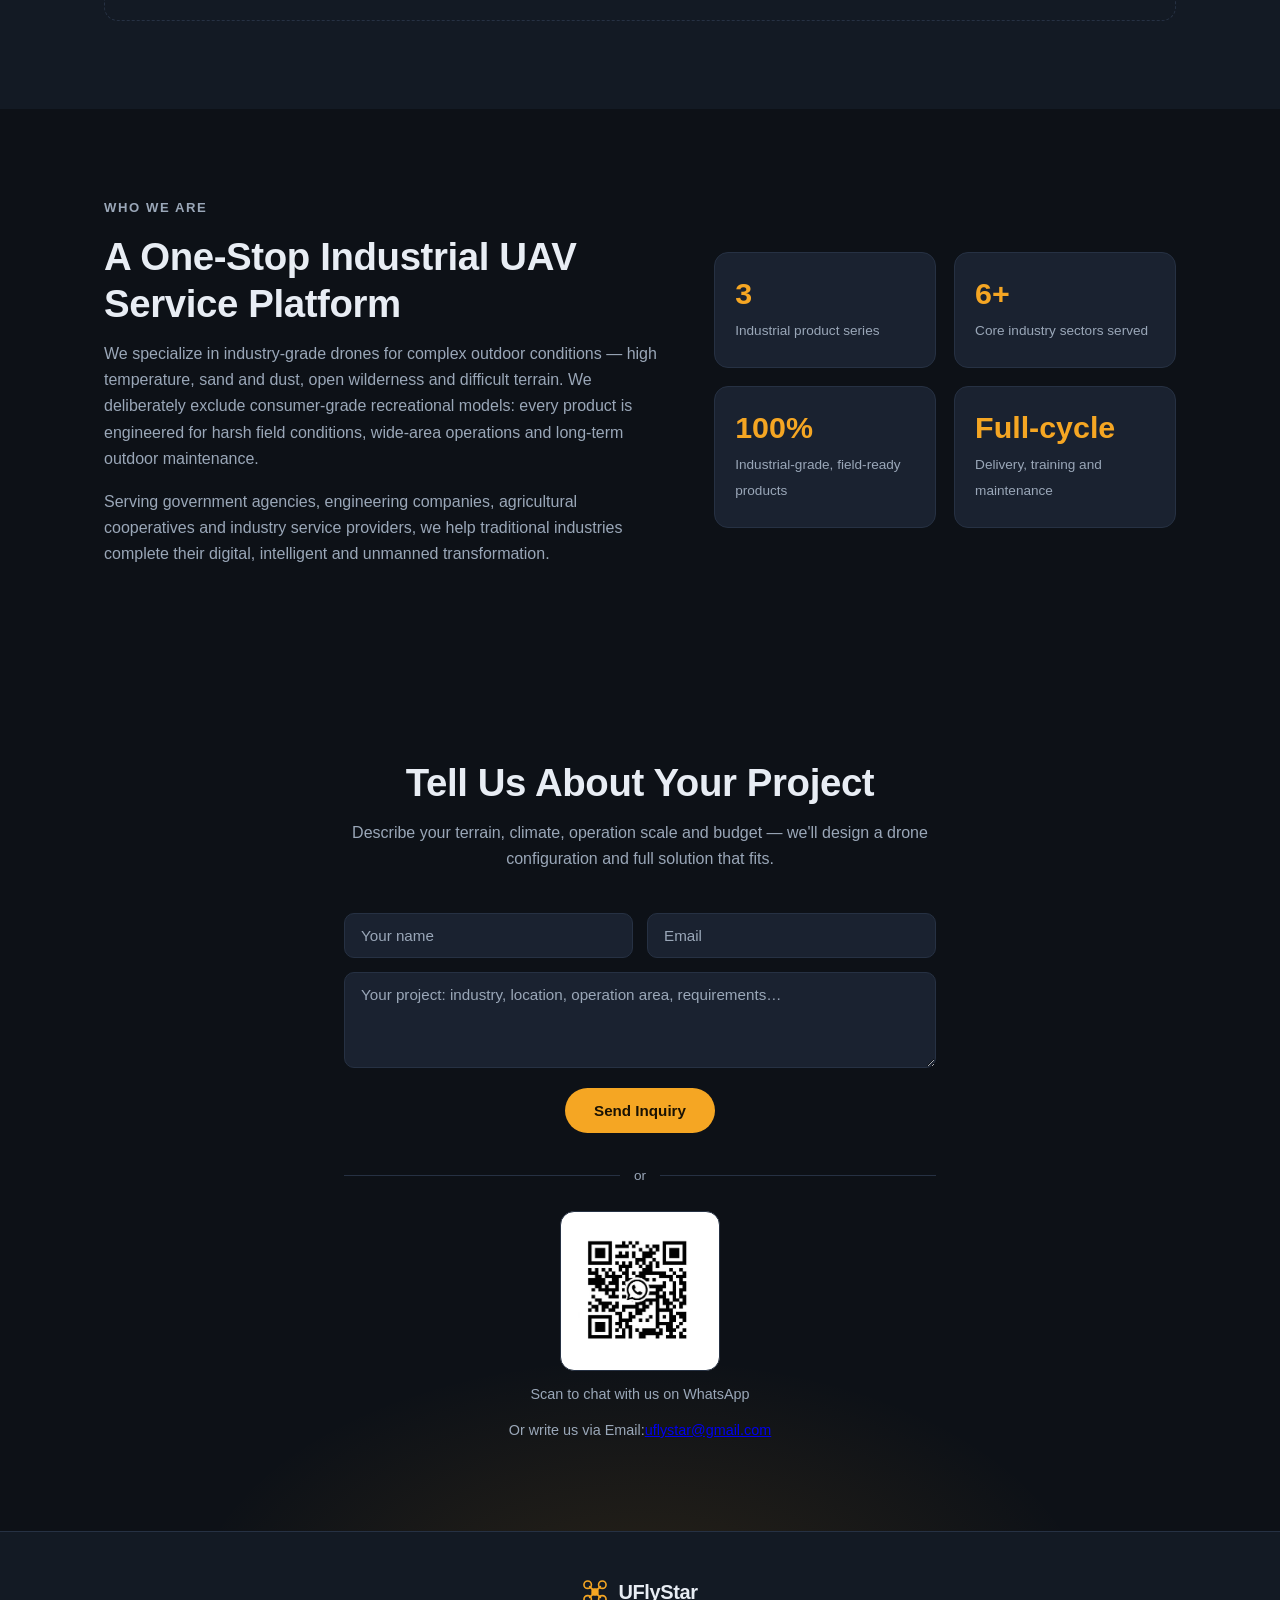
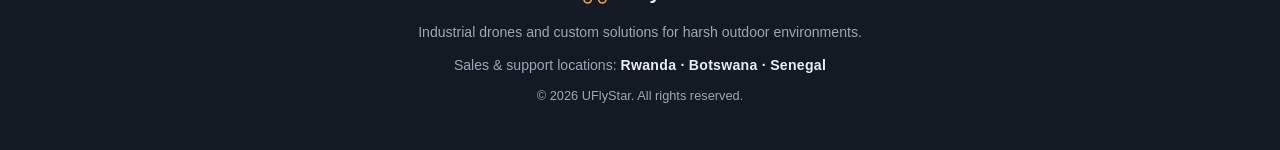
==== commit 8606c4f1: "Fix email link in contact section" ====
--- a/index.html
+++ b/index.html
@@ -298,7 +298,7 @@
       <img src="img/whatsapp.jpg" alt="WhatsApp QR code" class="whatsapp-qr" loading="lazy" width="220" height="212">
       <p data-i18n="contact.whatsapp">Scan to chat with us on WhatsApp</p>
       <div class="contact-email">
-        <p data-i18n="contact.emailtext">Or write us via Email:<a href="mailto:uflystar@gmail">uflystar@gmail</a></p>
+        <p data-i18n="contact.emailtext">Or write us via Email:<a href="mailto:uflystar@gmail.com">uflystar@gmail.com</a></p>
       </div>
     </div>
   </div>
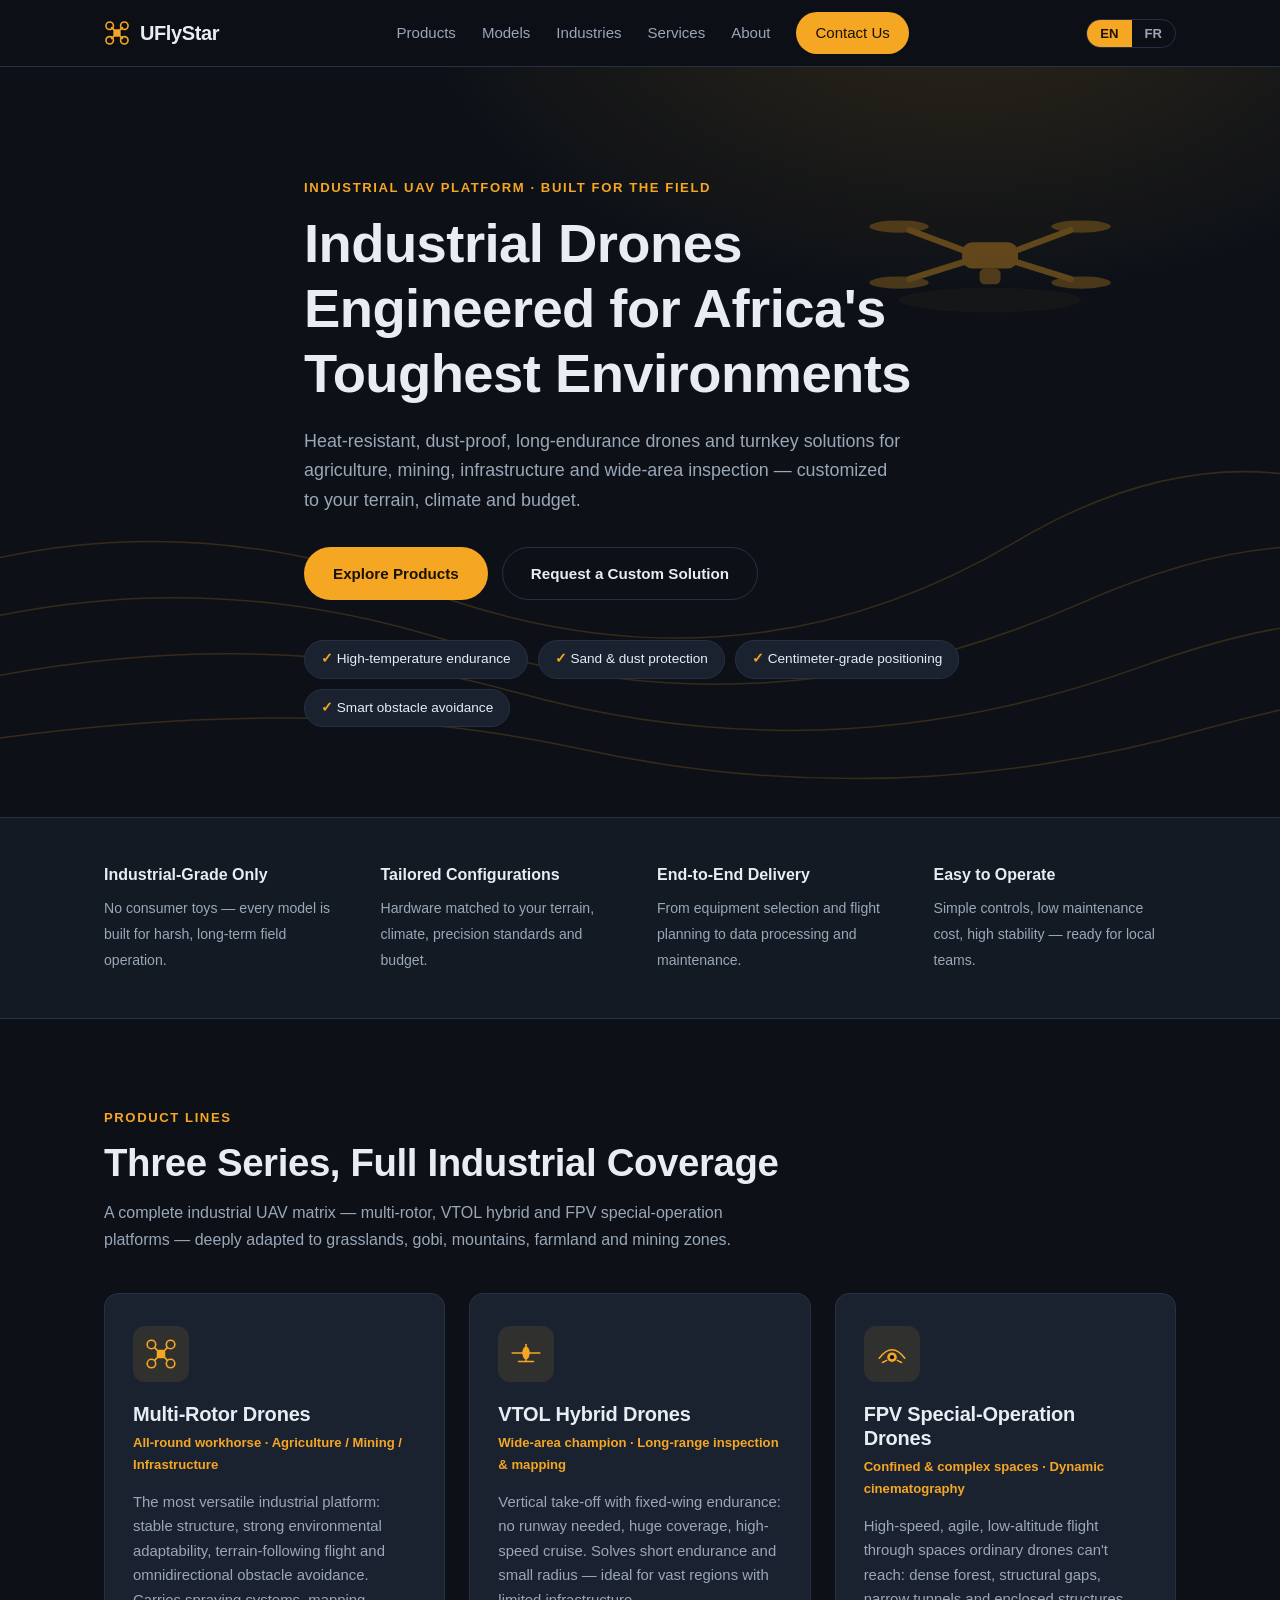
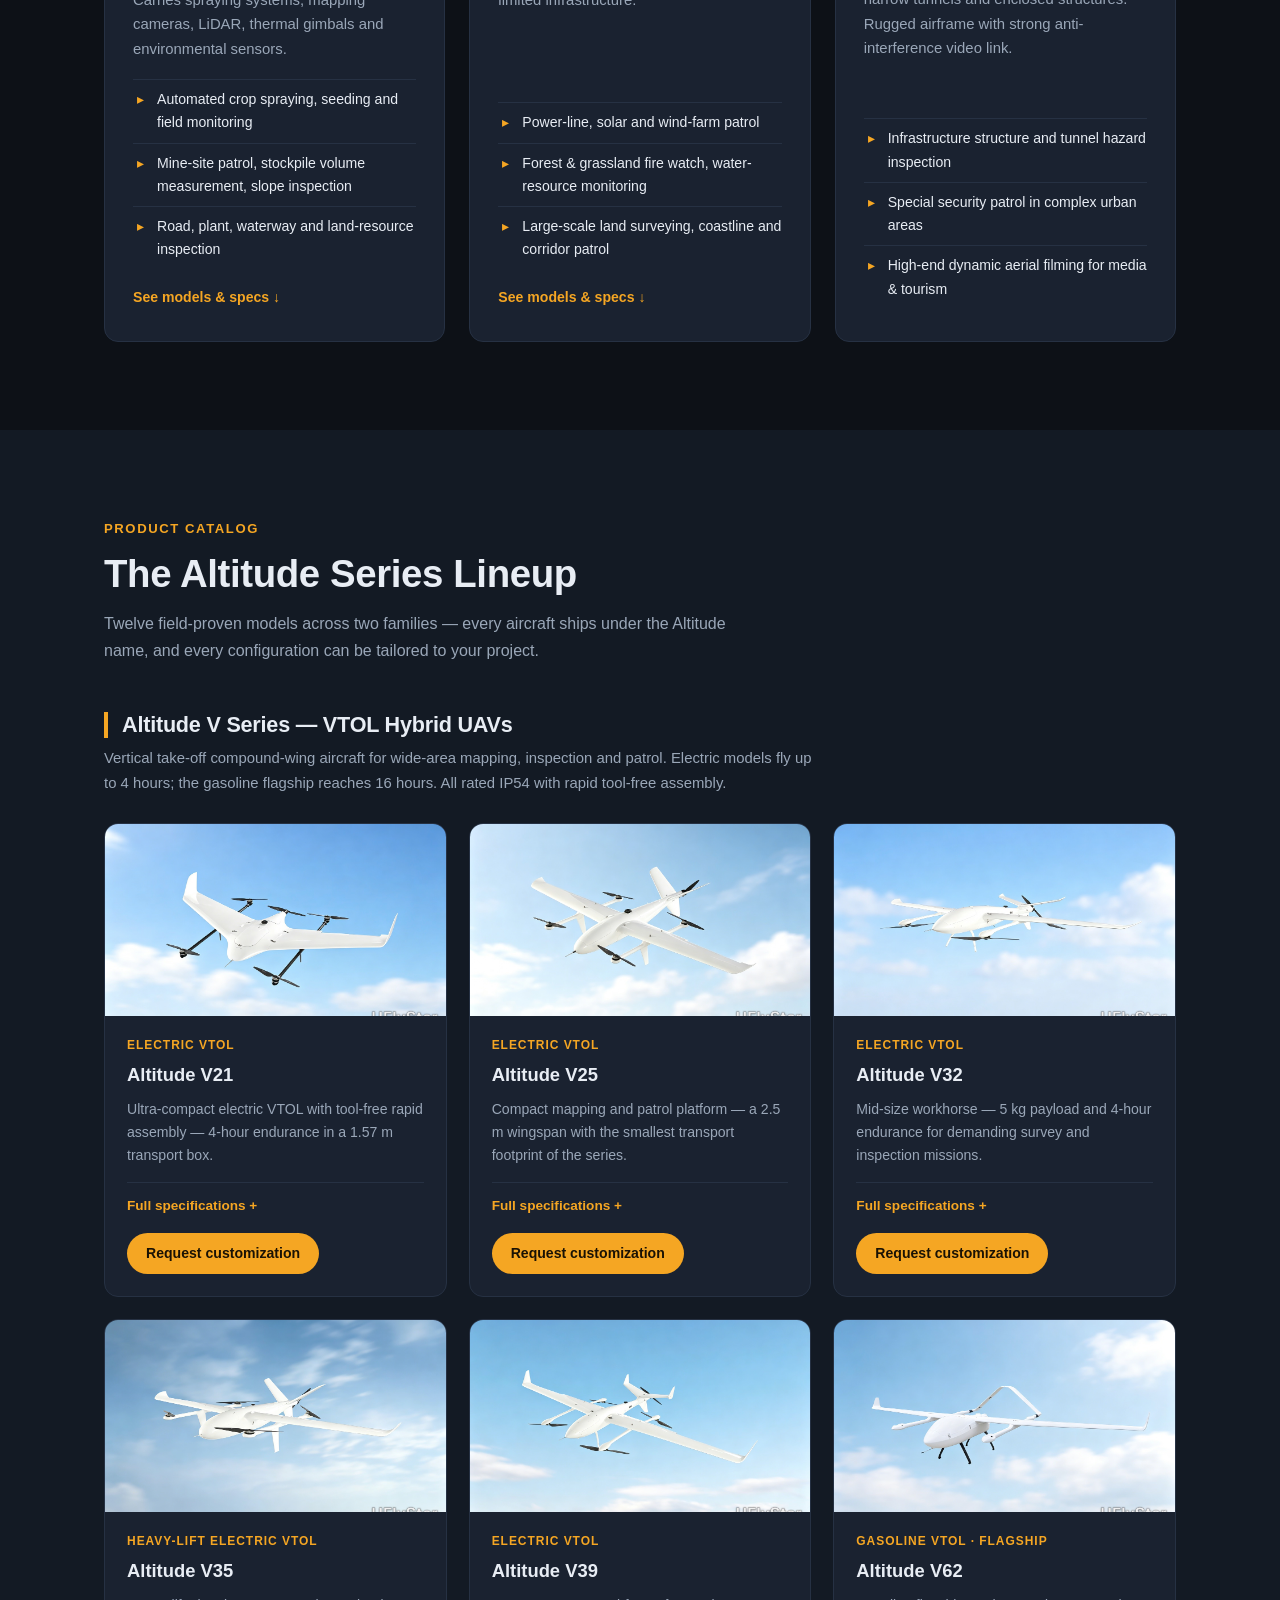
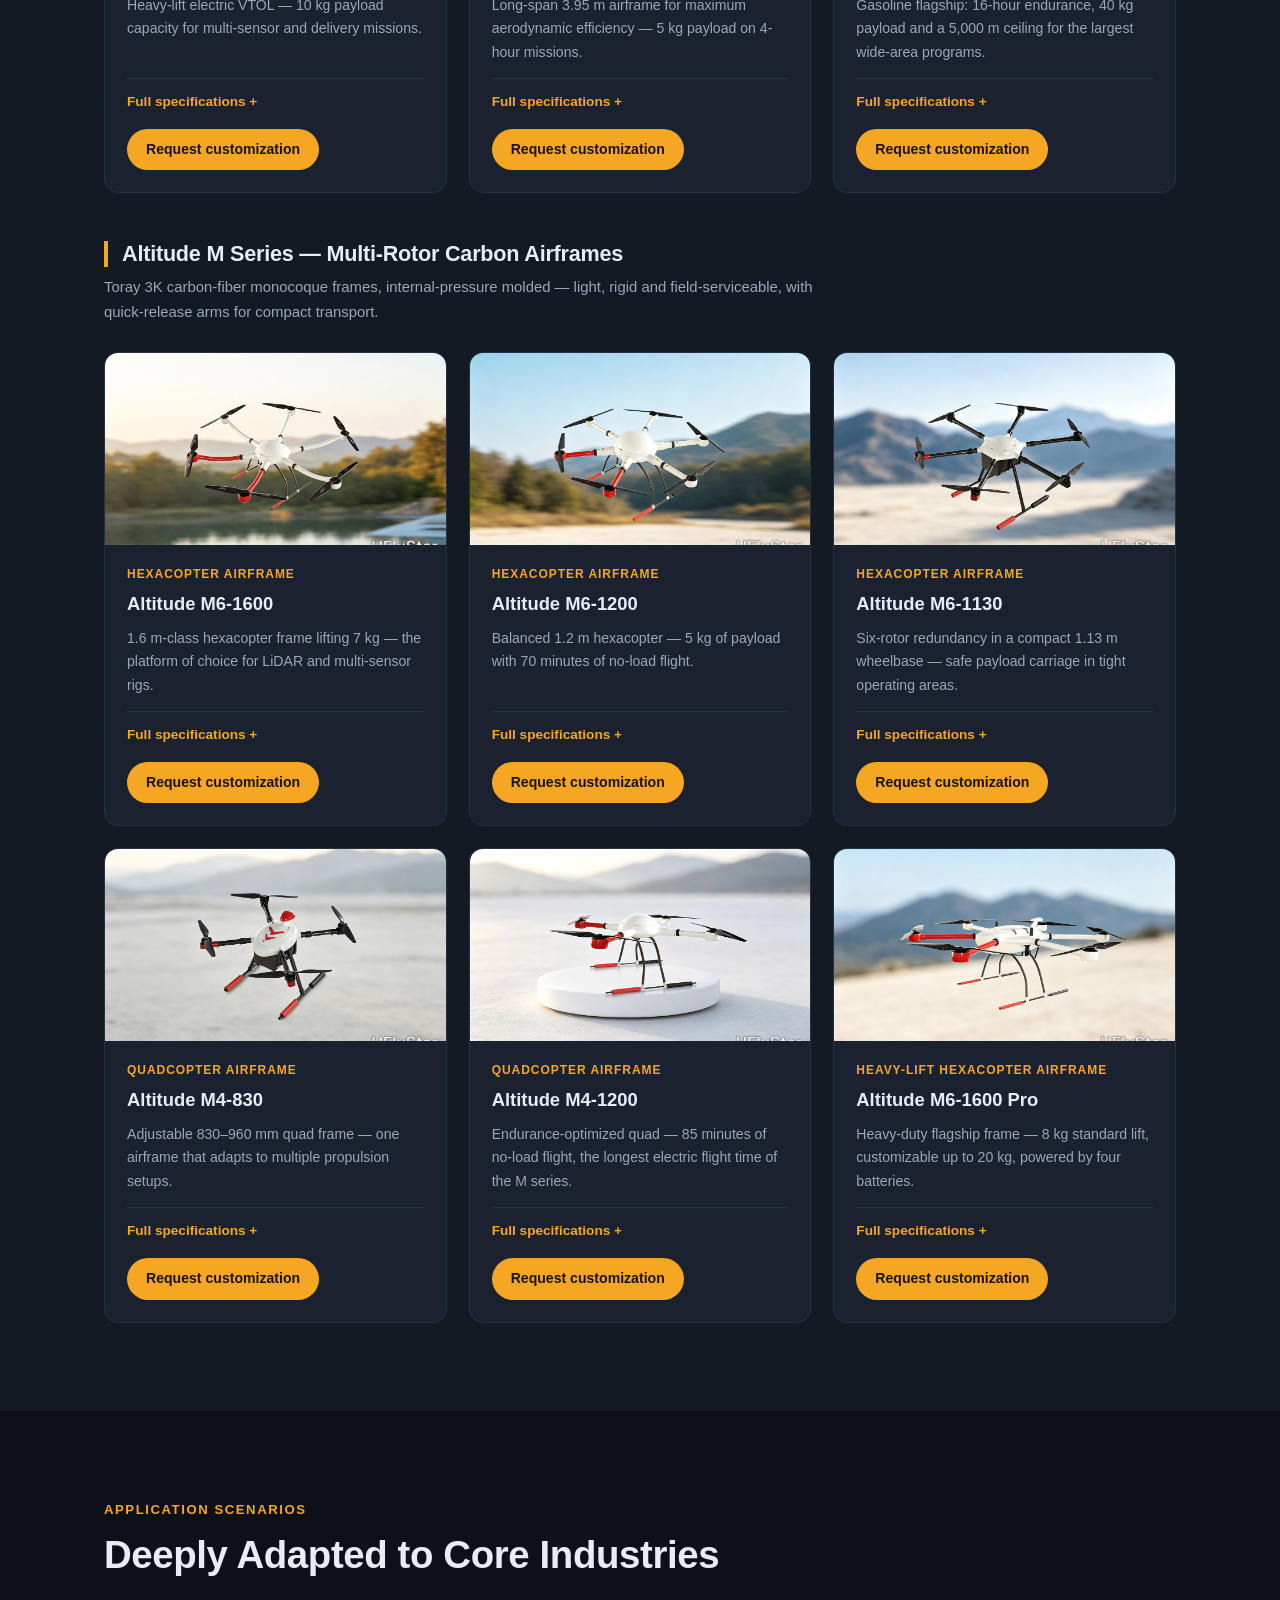
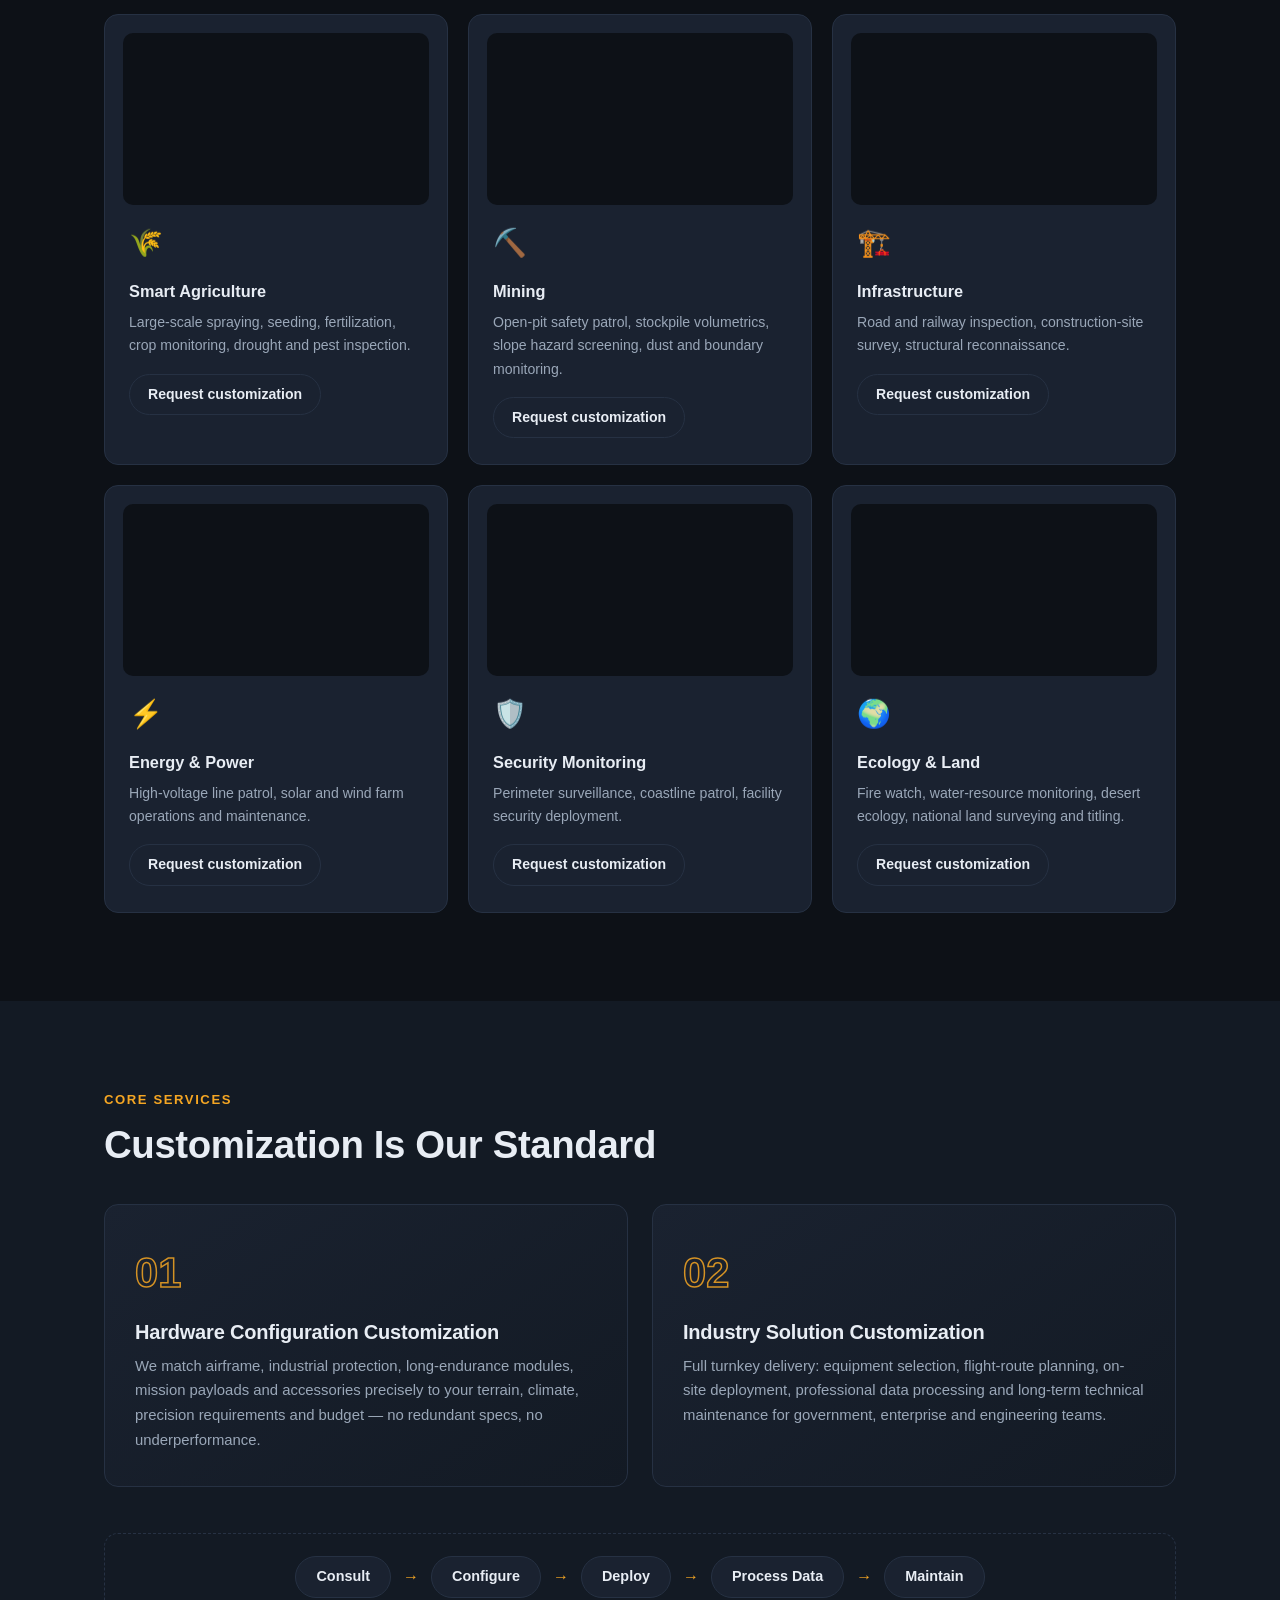
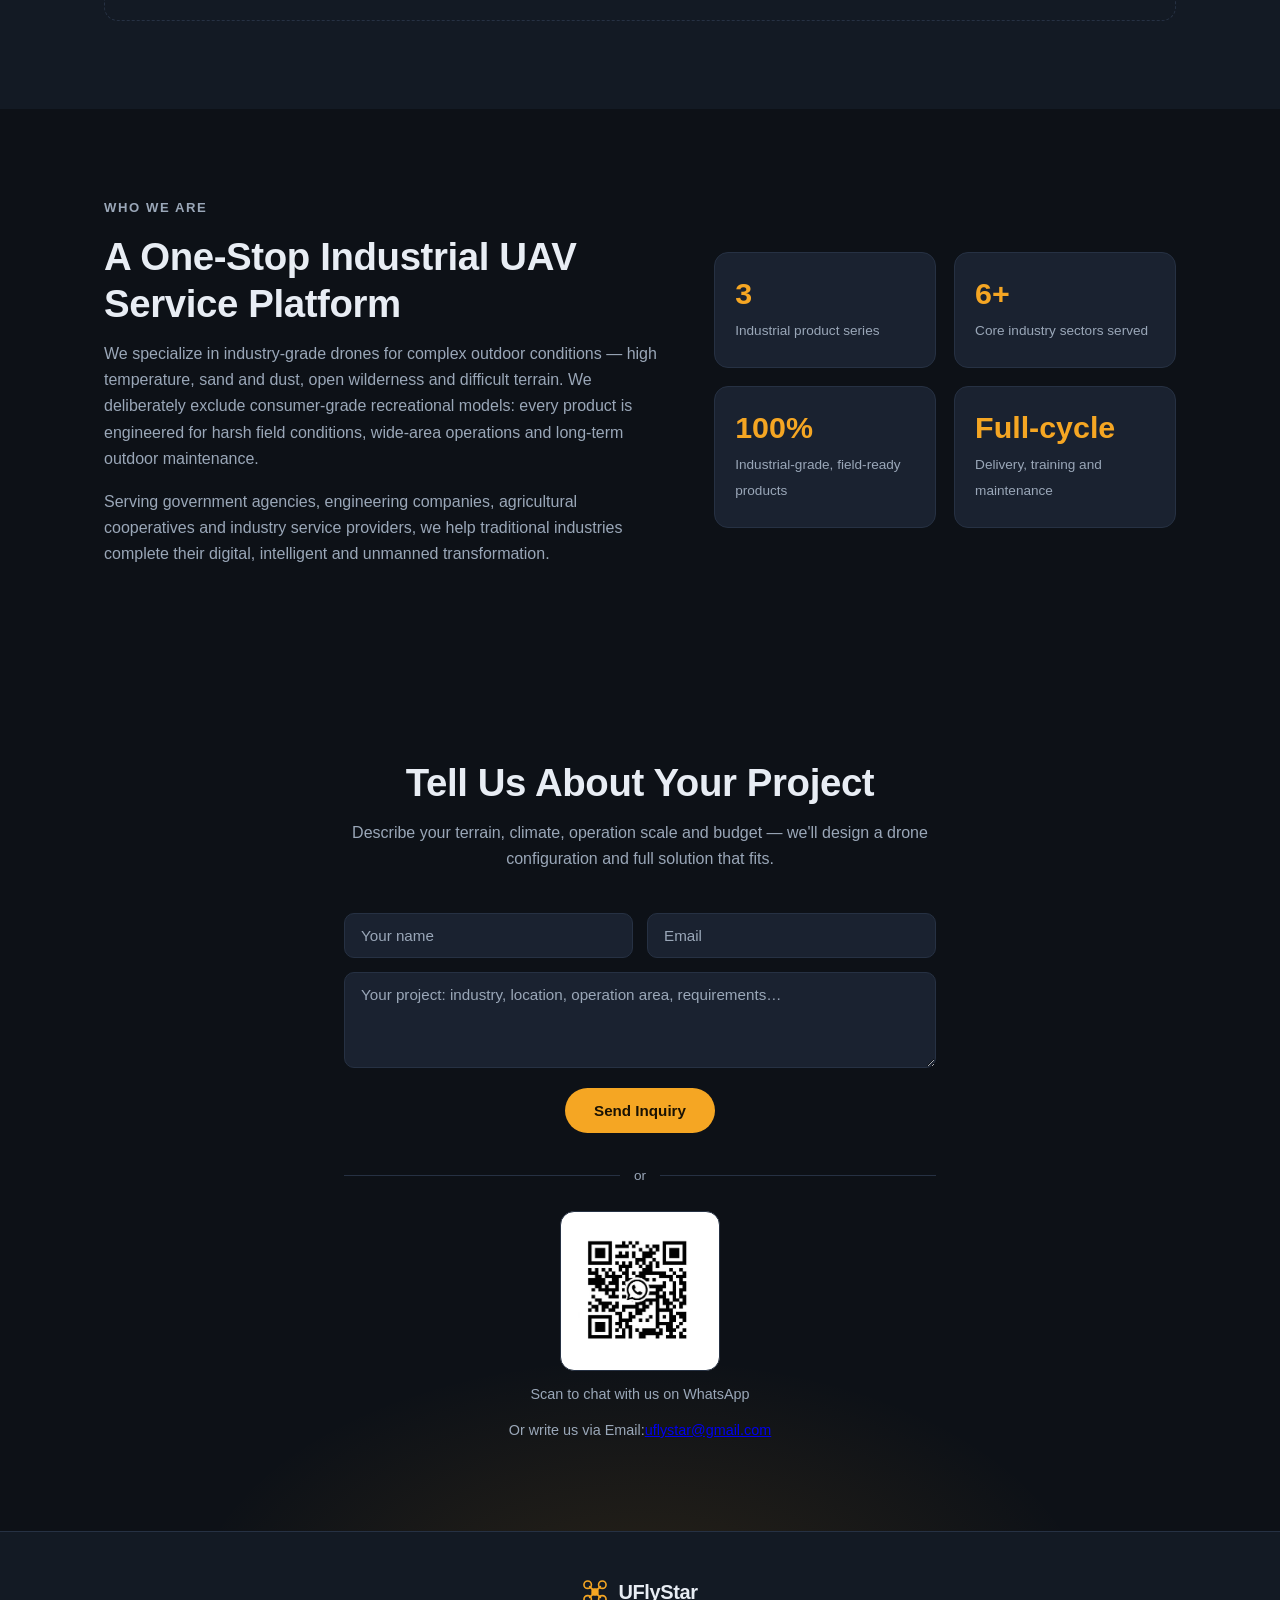
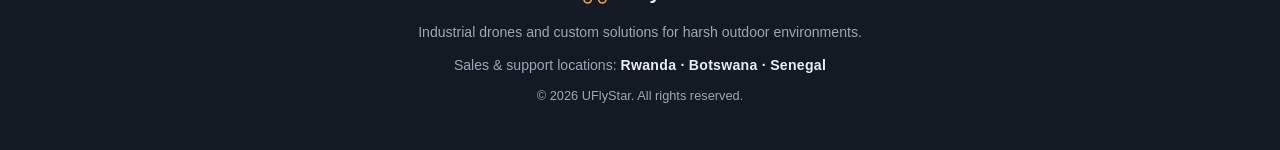
==== commit a197a26f: "Change email link style in contact section Updated email link style to remove underline and change c" ====
--- a/index.html
+++ b/index.html
@@ -298,7 +298,7 @@
       <img src="img/whatsapp.jpg" alt="WhatsApp QR code" class="whatsapp-qr" loading="lazy" width="220" height="212">
       <p data-i18n="contact.whatsapp">Scan to chat with us on WhatsApp</p>
       <div class="contact-email">
-        <p data-i18n="contact.emailtext">Or write us via Email:<a href="mailto:uflystar@gmail.com">uflystar@gmail.com</a></p>
+        <p >Or write us via Email:<a href="mailto:uflystar@gmail.com" style:"color:red;text-decoration:none;">uflystar@gmail.com</a></p>
       </div>
     </div>
   </div>
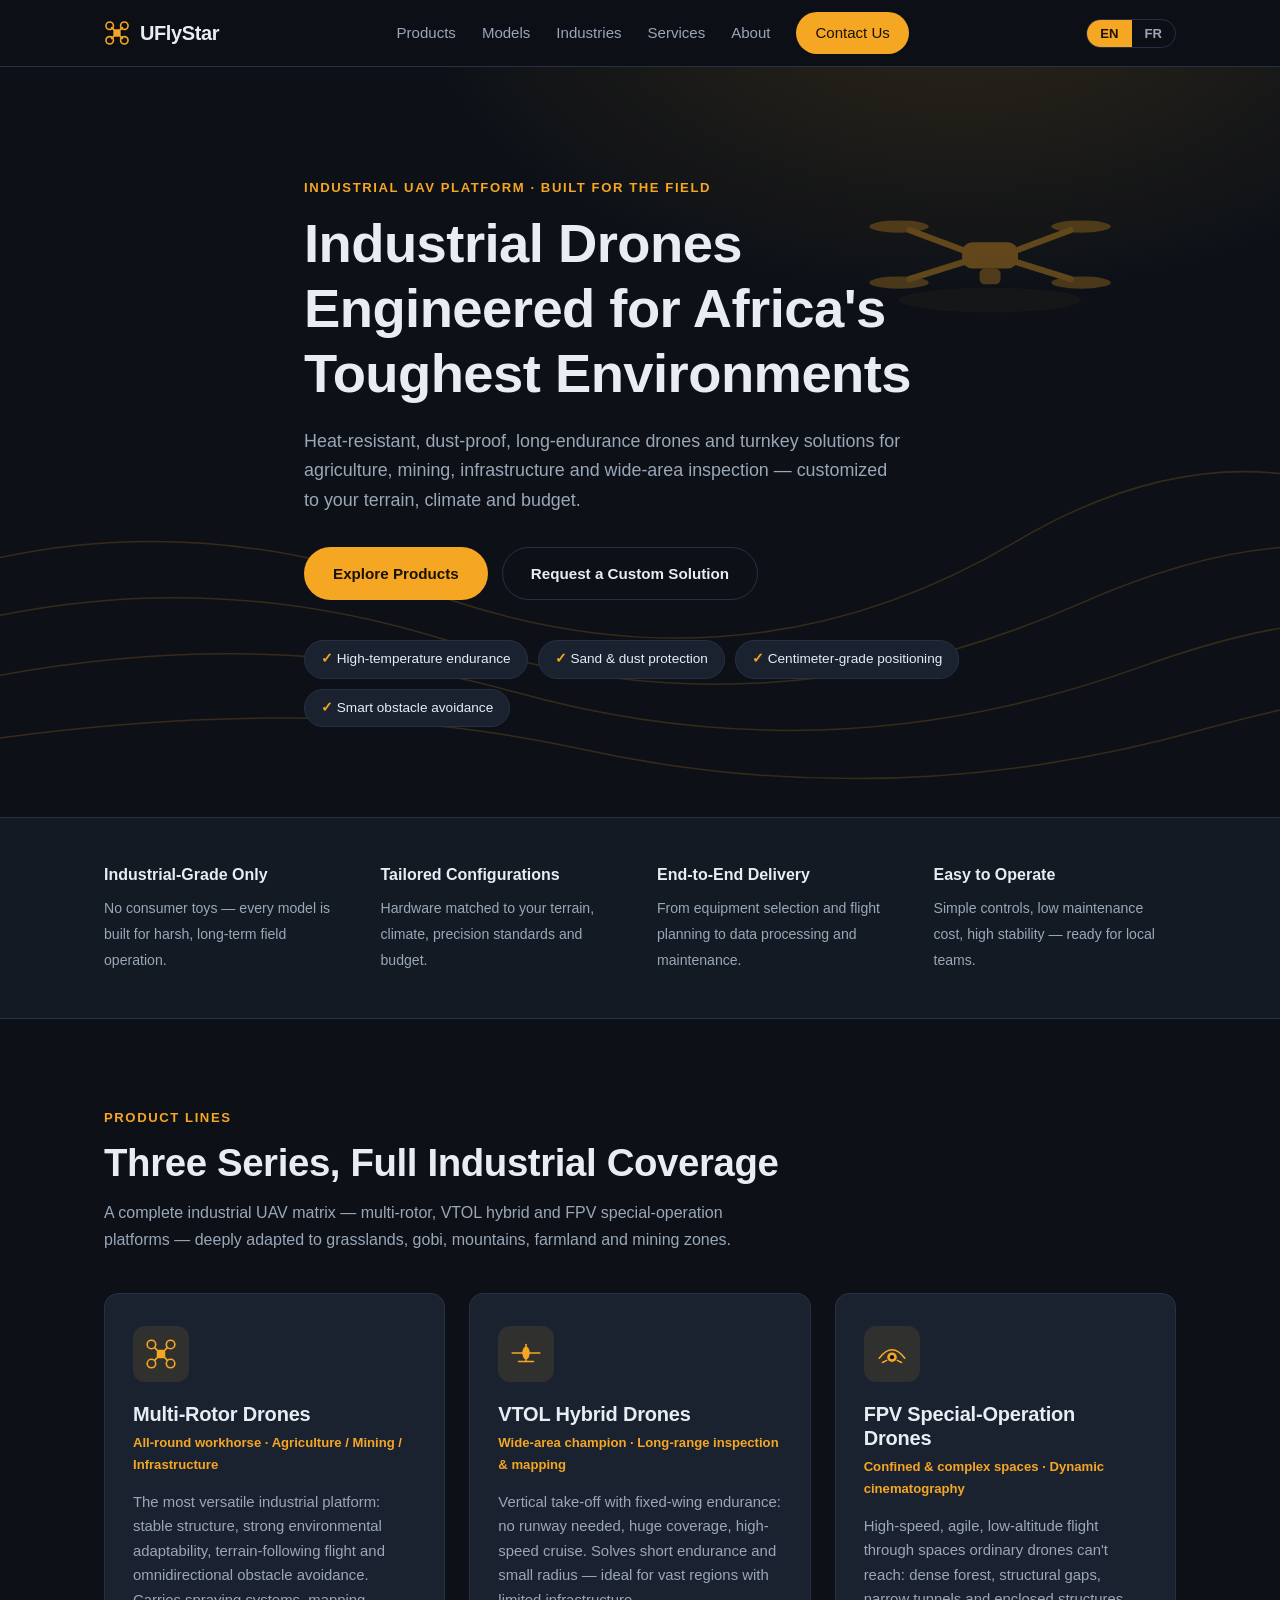
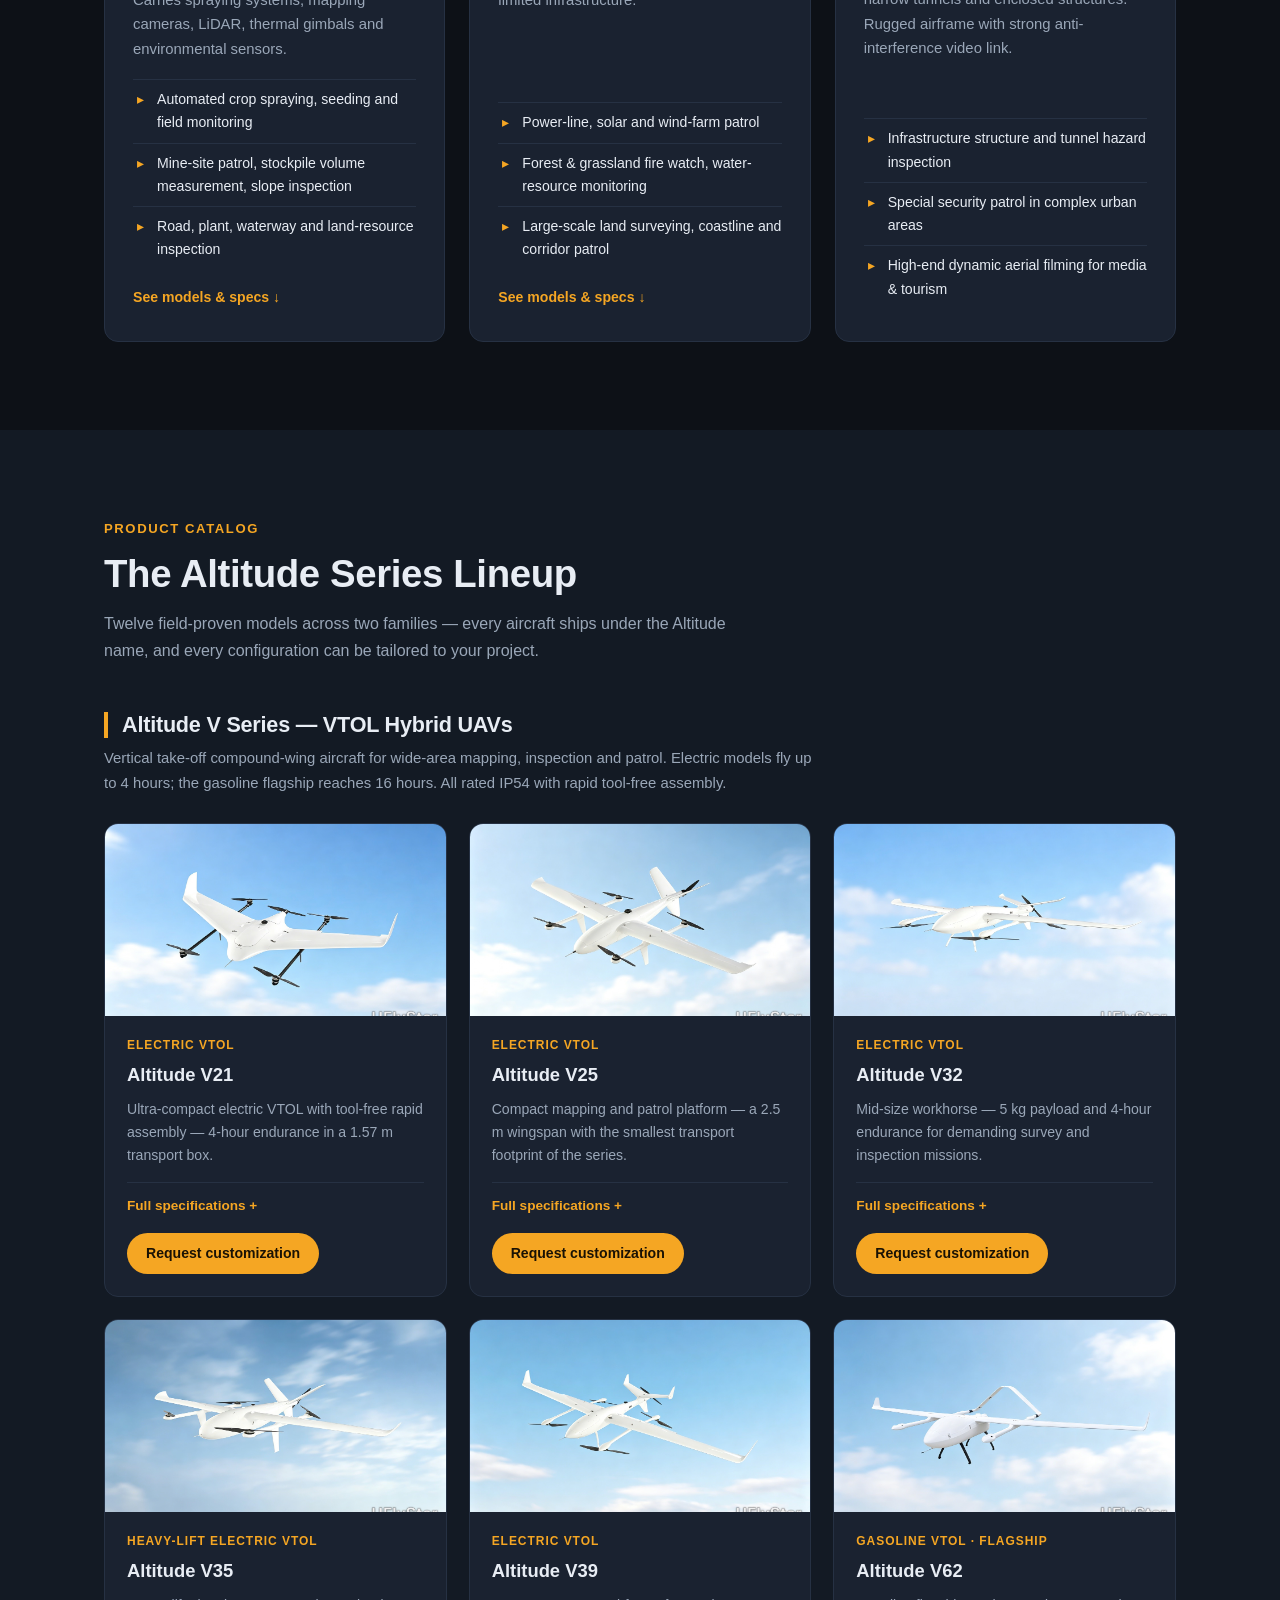
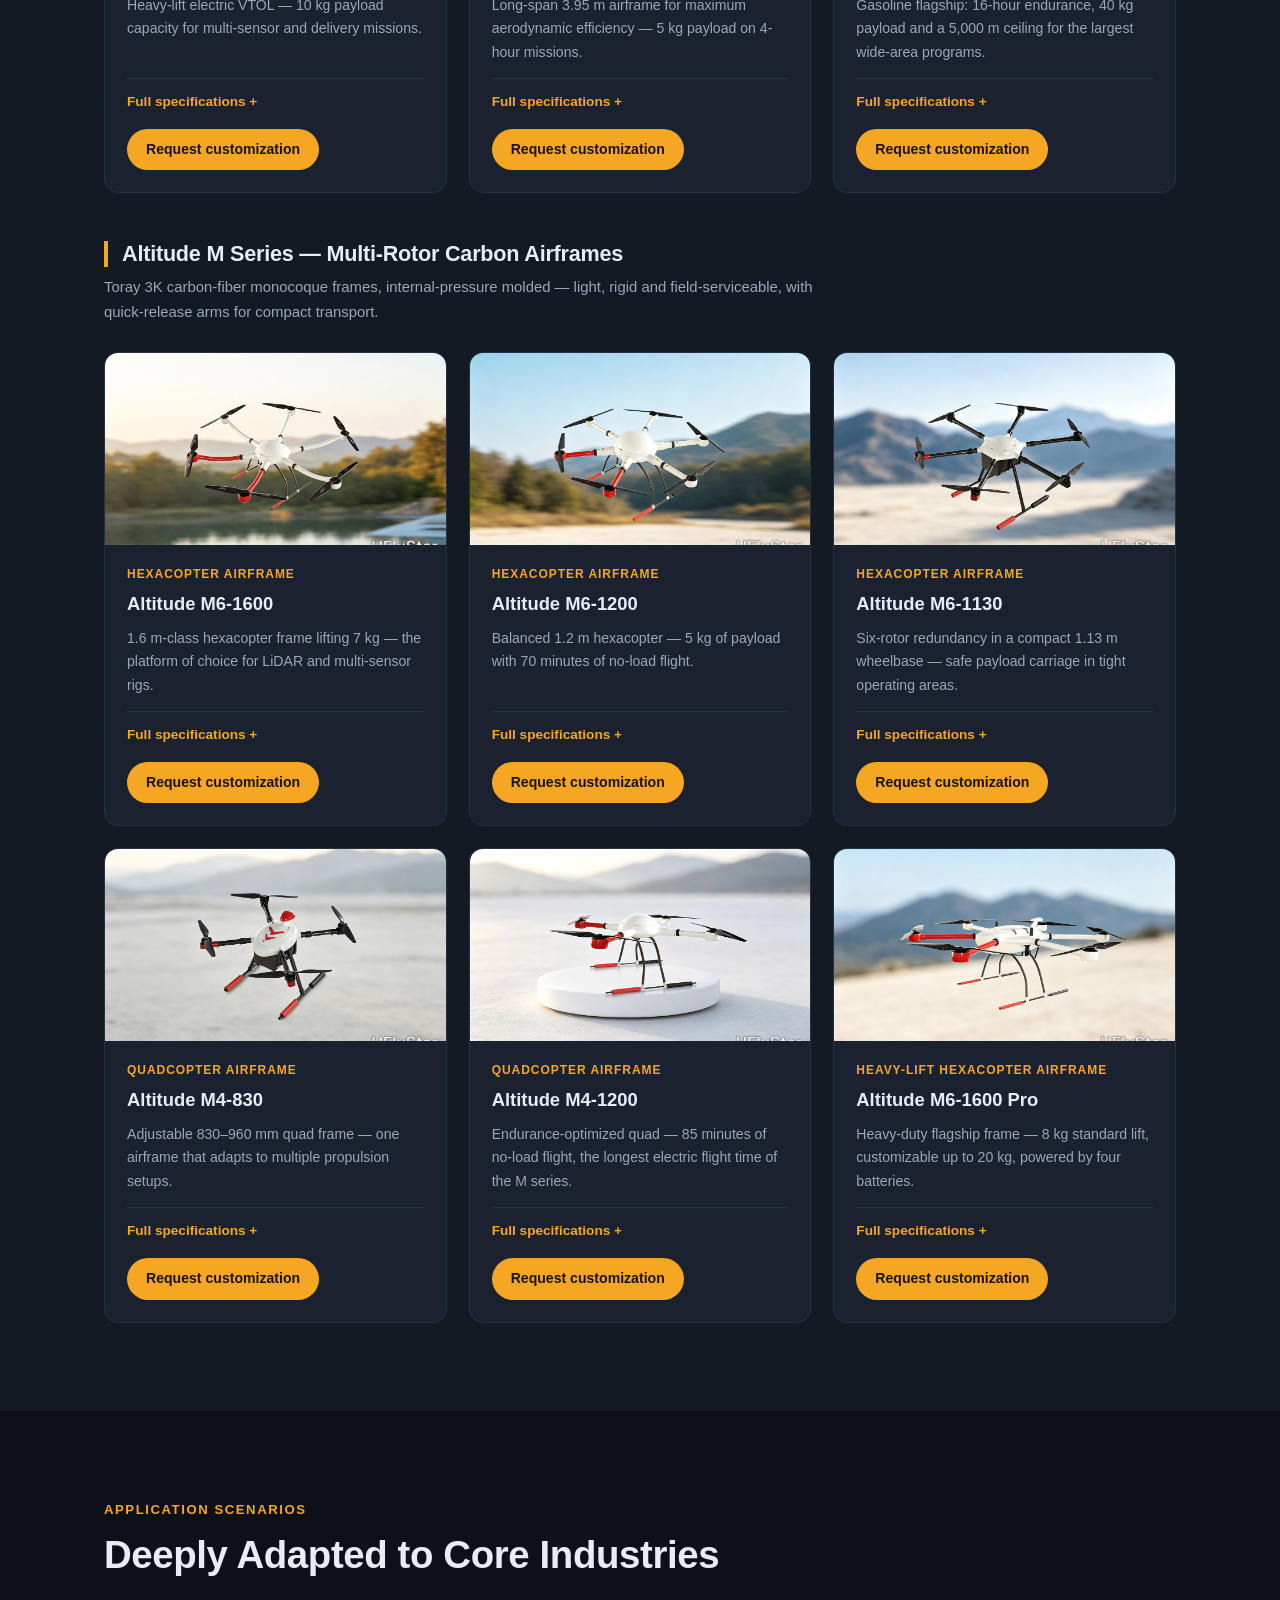
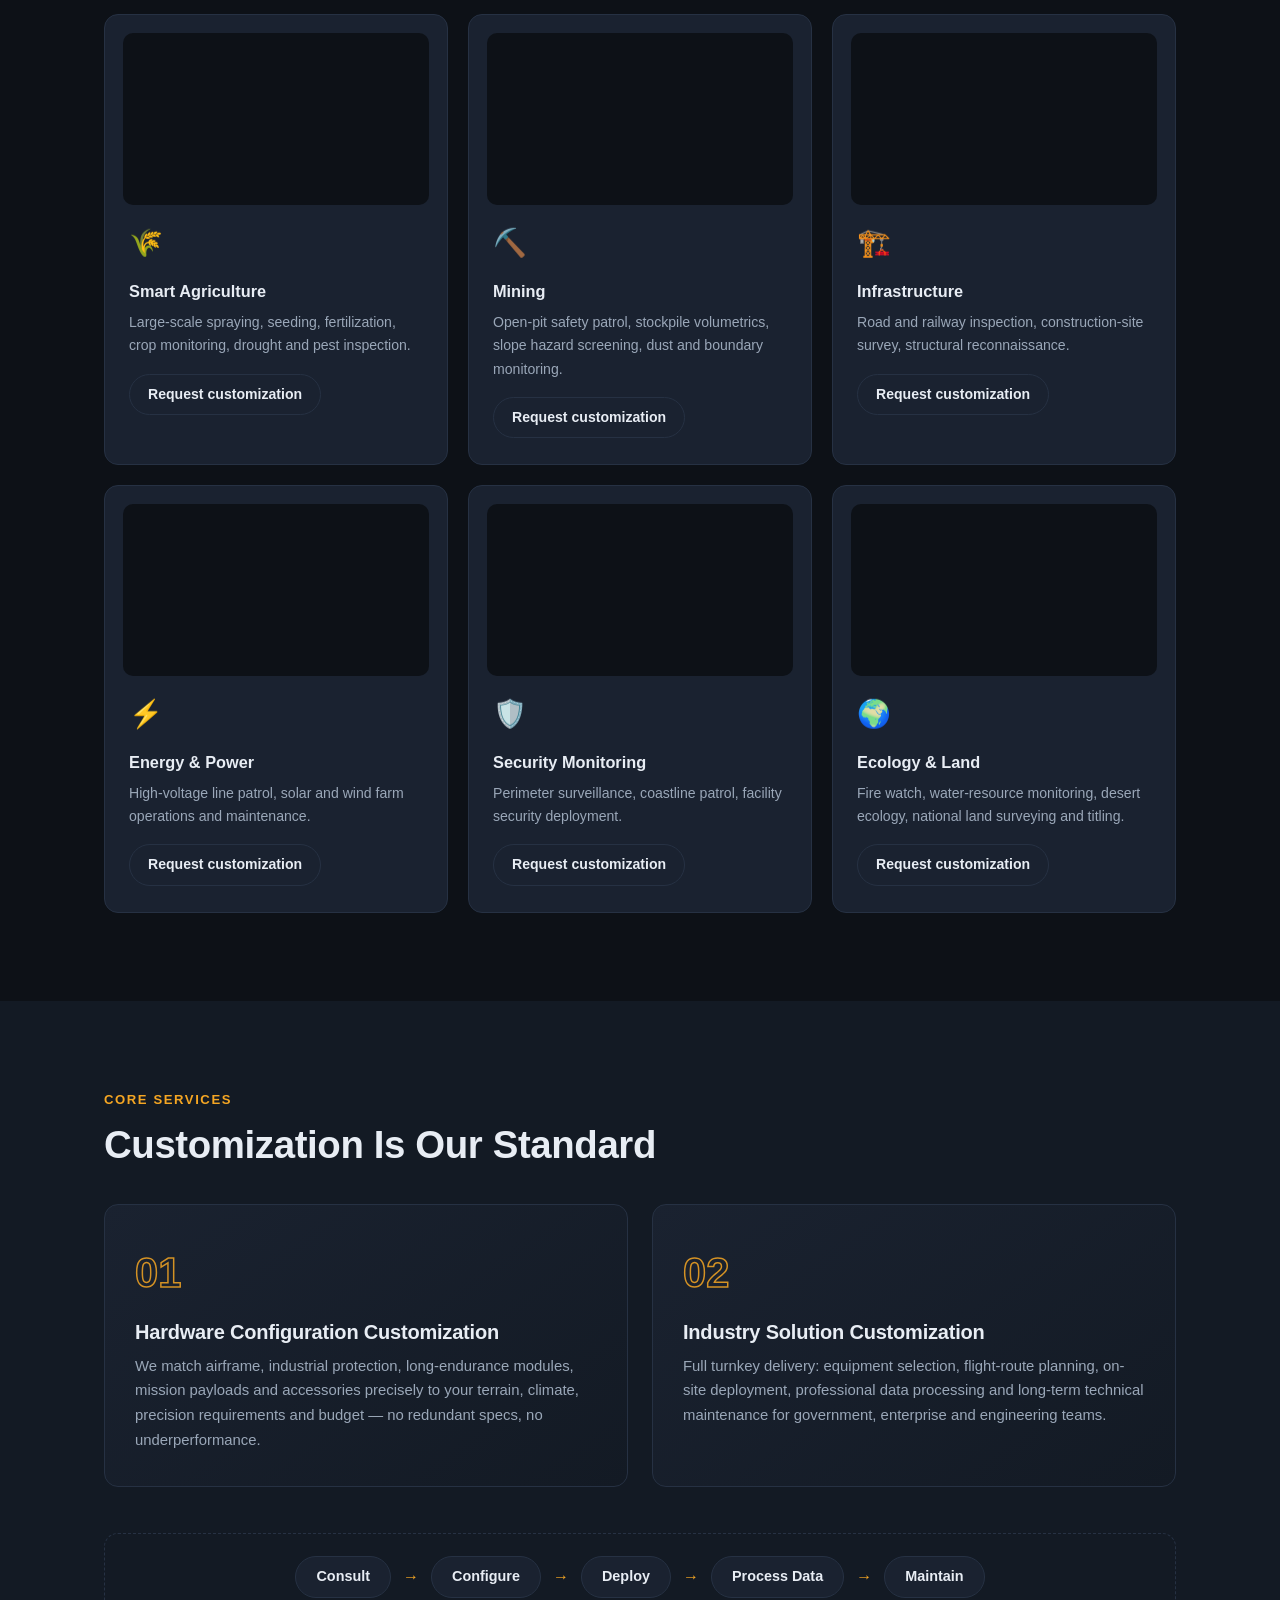
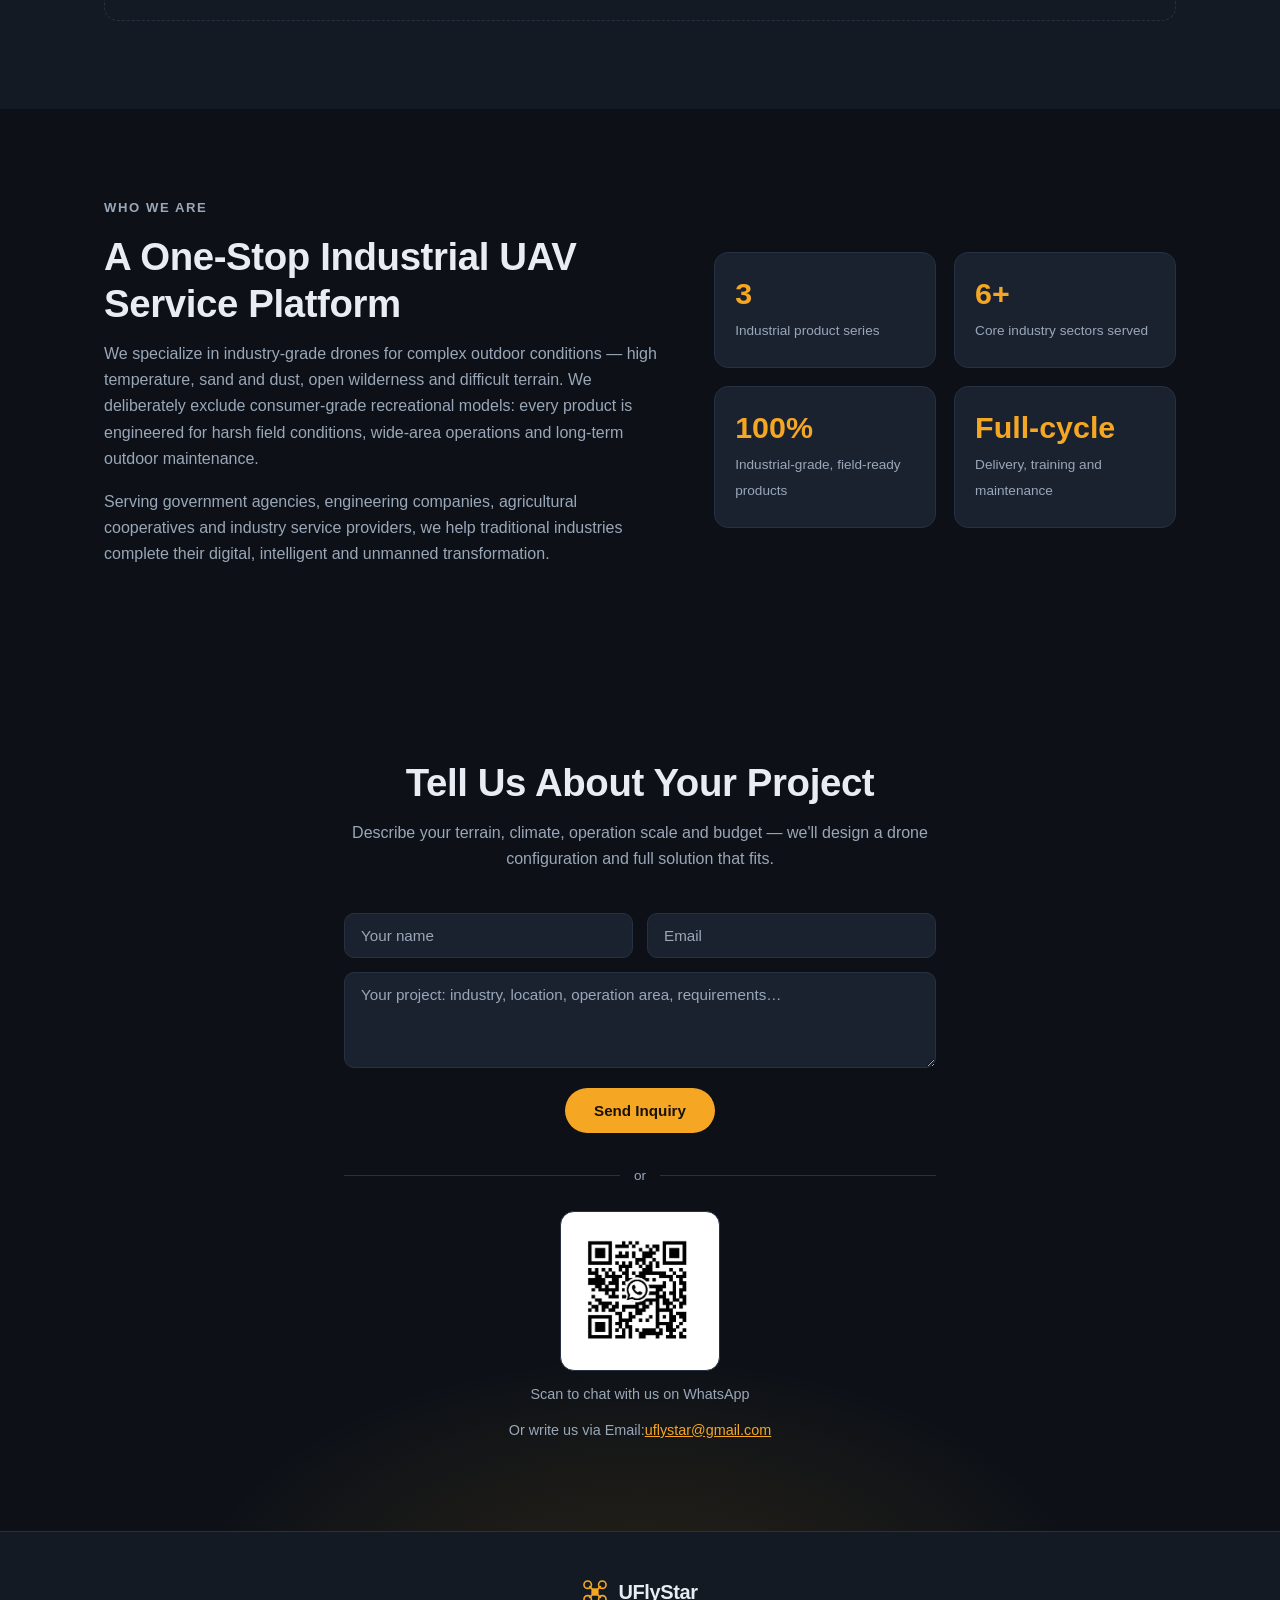
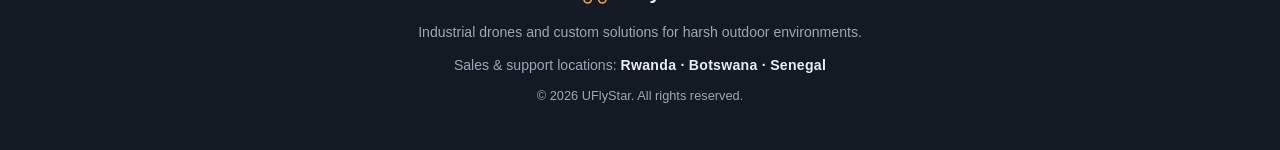
==== commit 4fe8b248: "Update hero title for clarity" ====
--- a/index.html
+++ b/index.html
@@ -72,7 +72,7 @@
   </div>
   <div class="container hero-inner">
     <p class="eyebrow" data-i18n="hero.eyebrow">Industrial UAV Platform · Built for the Field</p>
-    <h1 data-i18n="hero.title">Industrial Drones Engineered for Africa's Toughest Environments</h1>
+    <h1 data-i18n="hero.title">Industrial Drones Engineered for Toughest Environments</h1>
     <p class="lead" data-i18n="hero.sub">Heat-resistant, dust-proof, long-endurance drones and turnkey solutions for agriculture, mining, infrastructure and wide-area inspection — customized to your terrain, climate and budget.</p>
     <div class="hero-cta">
       <a href="#products" class="btn btn-solid" data-i18n="hero.cta1">Explore Products</a>
--- a/css/style.css
+++ b/css/style.css
@@ -501,6 +501,7 @@
   padding: 10px;
 }
 .contact-whatsapp p { color: var(--muted); font-size: 0.9rem; margin: 0; }
+.contact-email a {color: var(--email-color, #f5a623); }
 
 /* ===== Footer ===== */
 .footer {
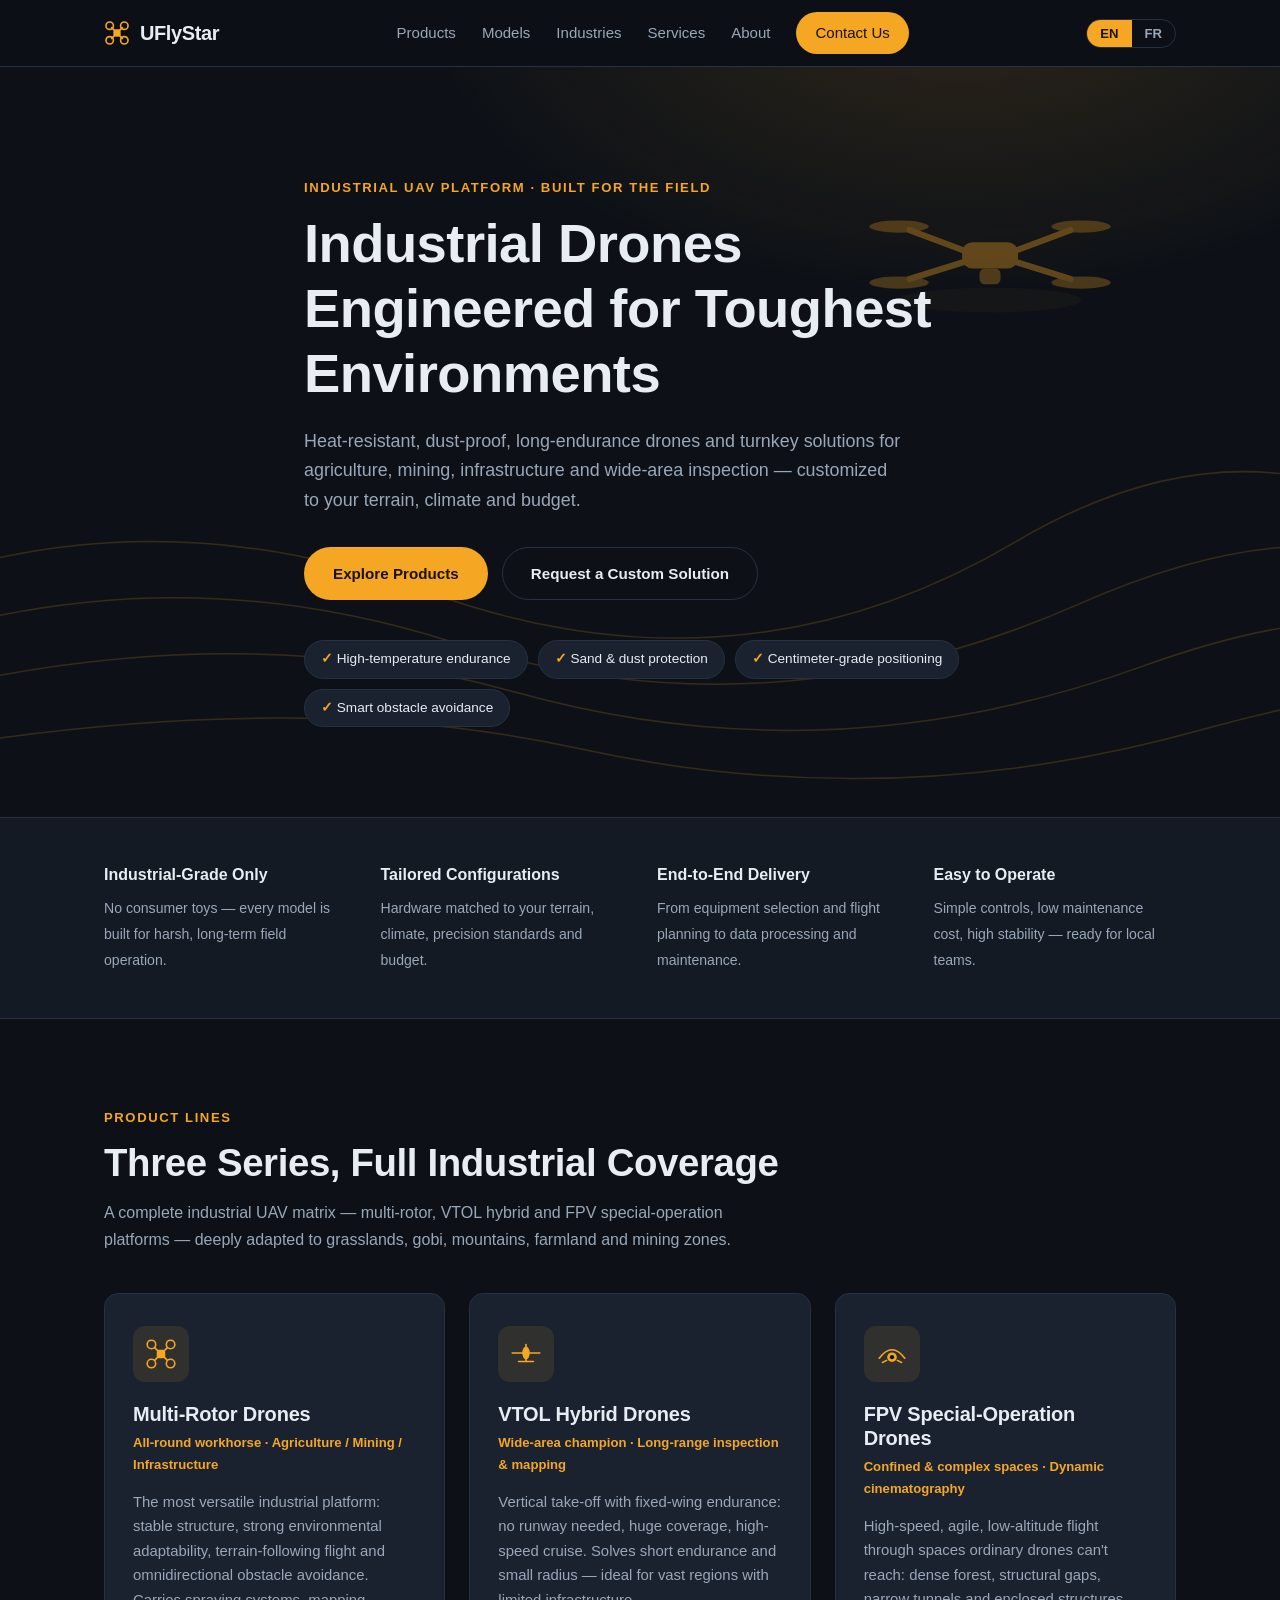
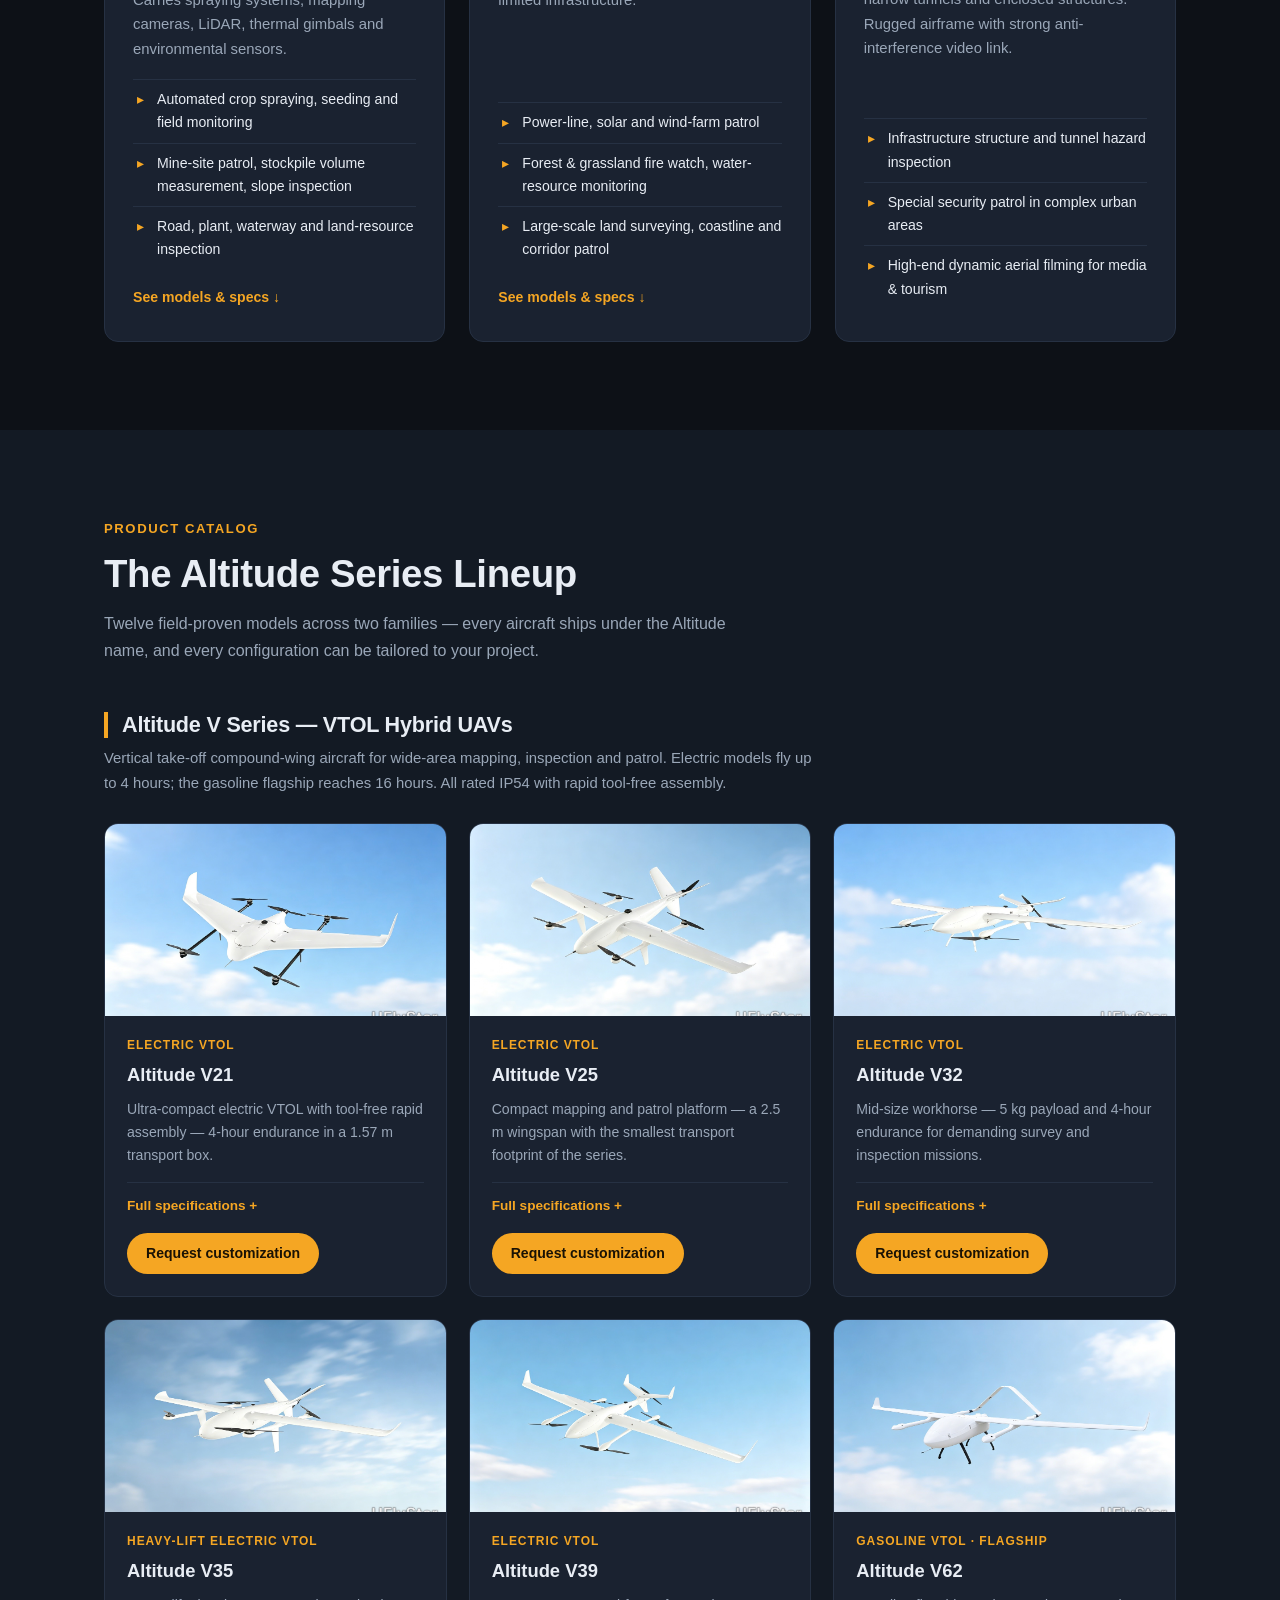
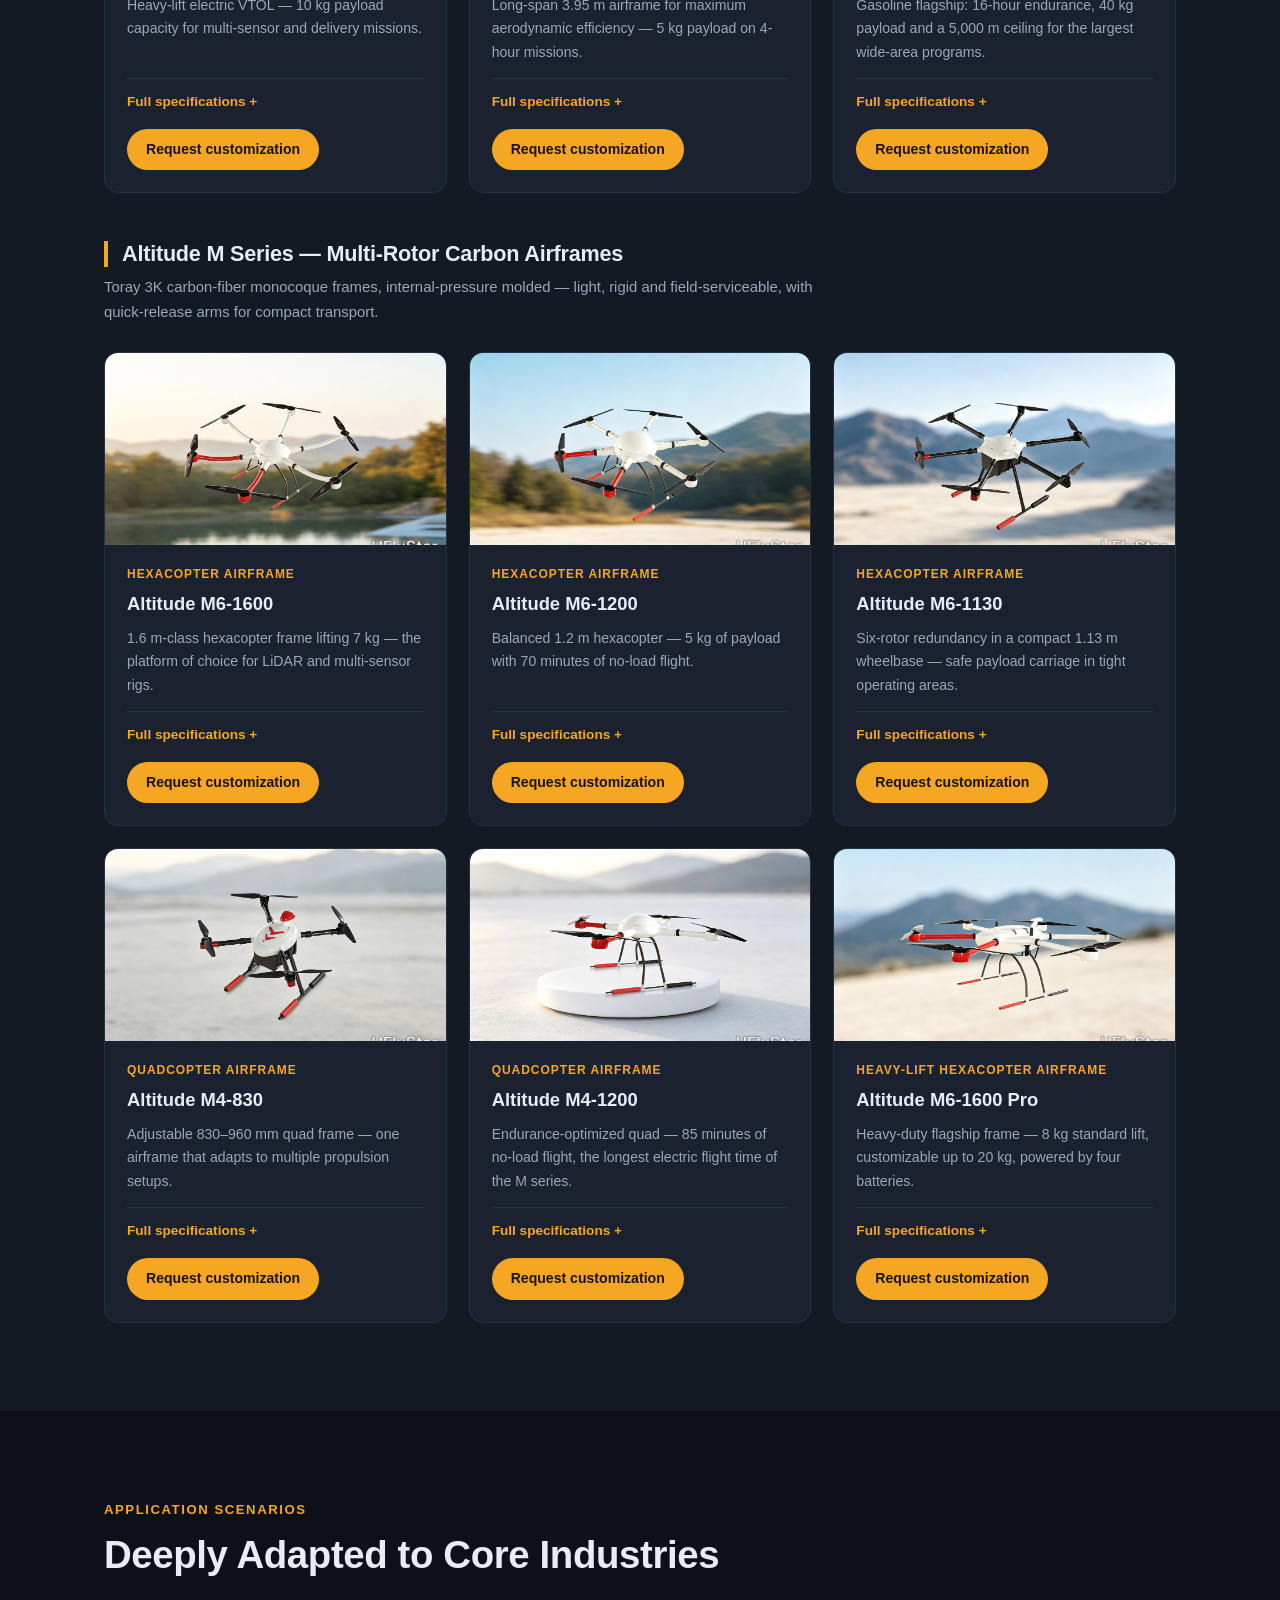
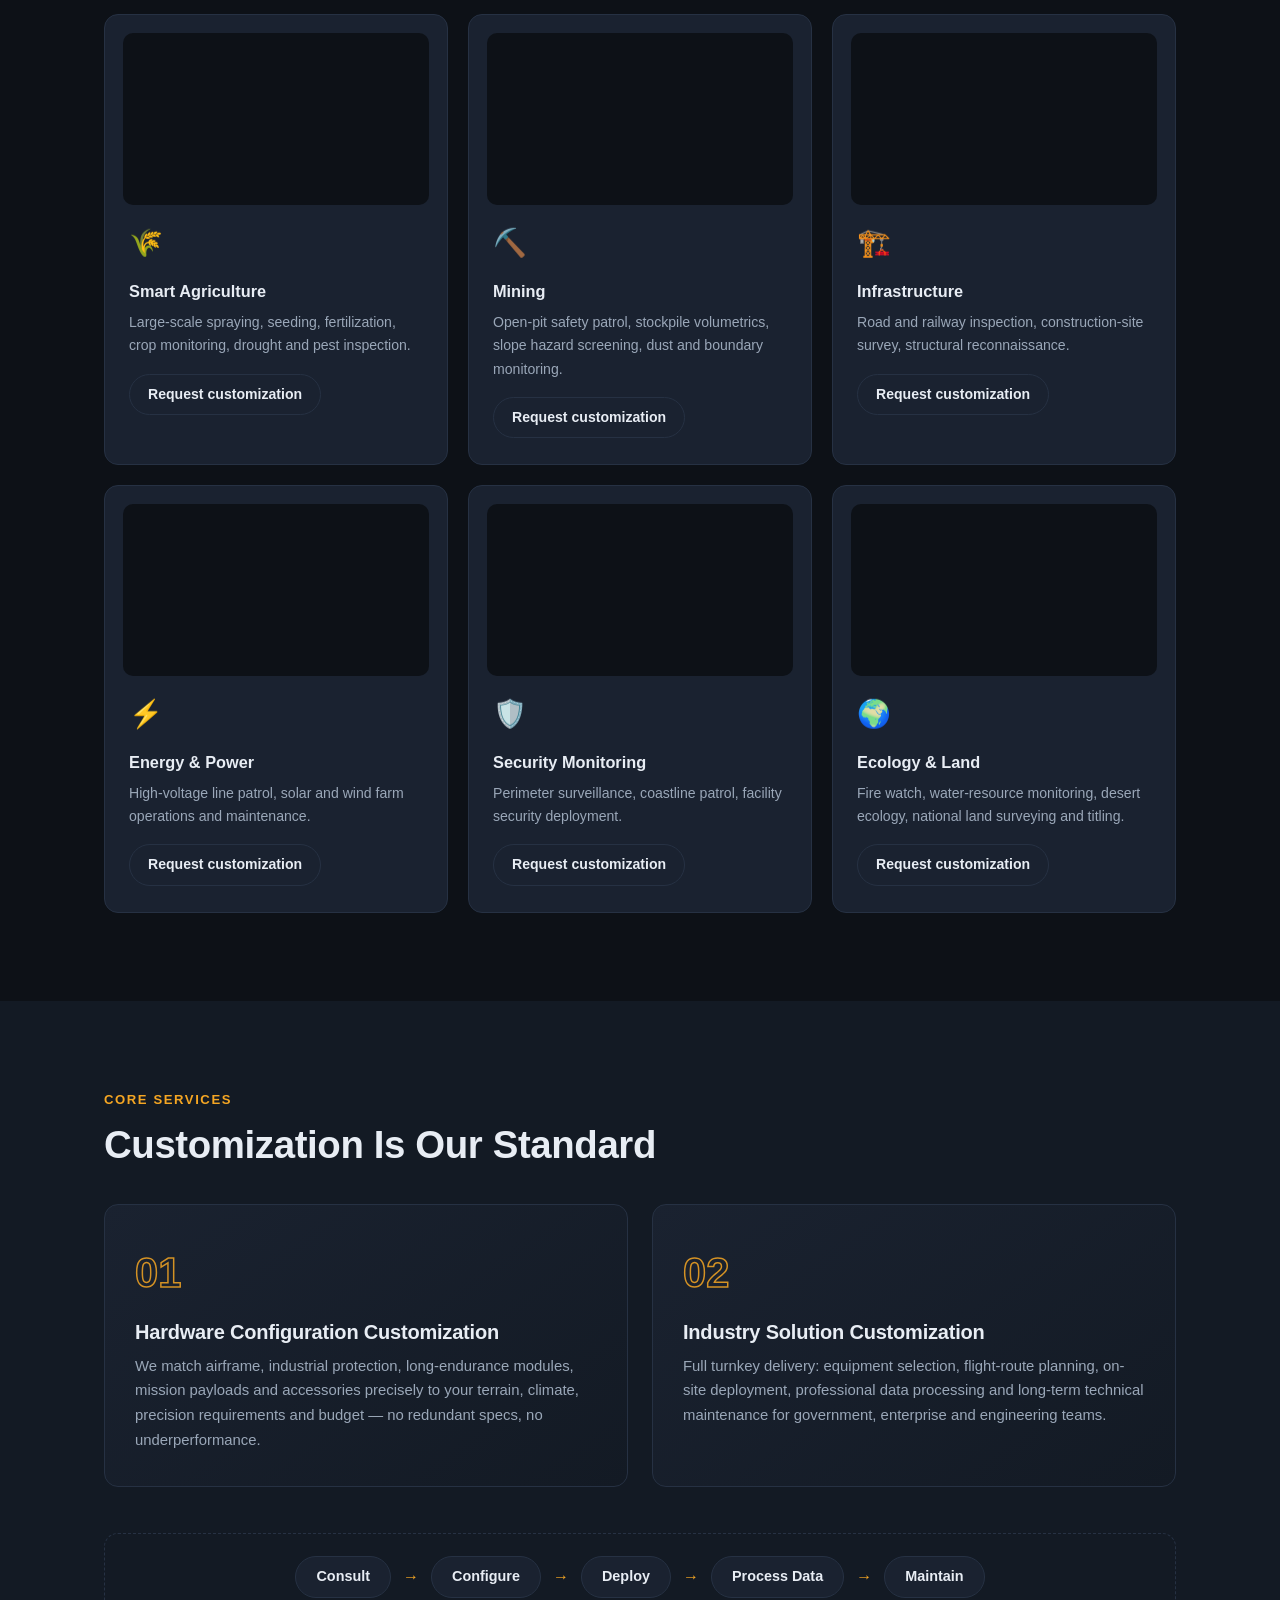
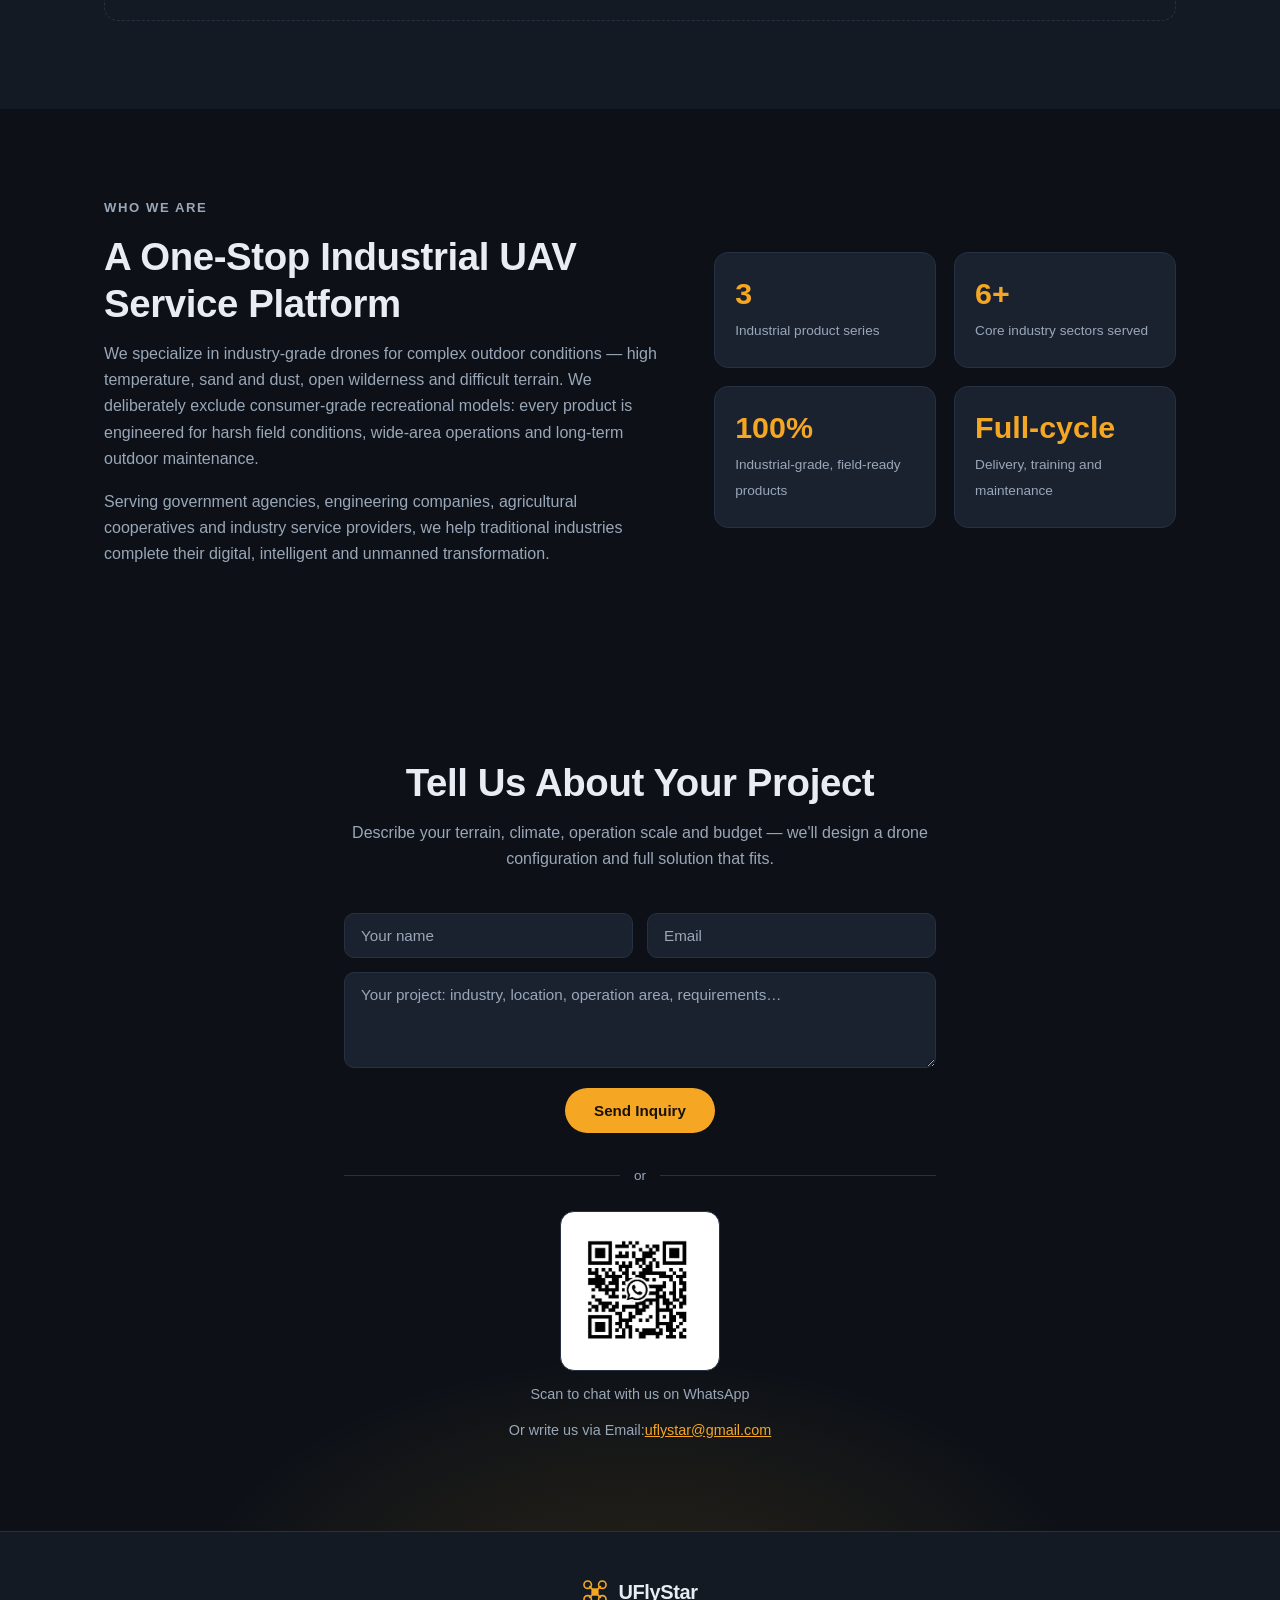
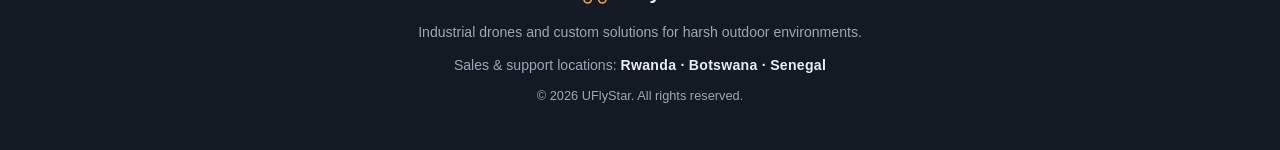
==== commit f93f3f3a: "Modify meta description in index.html Updated the meta description for better clarity." ====
--- a/index.html
+++ b/index.html
@@ -4,7 +4,7 @@
 <meta charset="UTF-8">
 <meta name="viewport" content="width=device-width, initial-scale=1.0">
 <title data-i18n="meta.title">UFlyStar — Industrial Drones for Harsh Environments</title>
-<meta name="description" data-i18n-content="meta.desc" content="Industrial drone products and custom solutions for agriculture, mining, infrastructure and inspection across Africa.">
+<meta name="description" data-i18n-content="meta.desc" content="Industrial drone products and custom solutions for agriculture, mining, infrastructure and inspection.">
 <link rel="stylesheet" href="css/style.css">
 <link rel="icon" href="data:image/svg+xml,%3Csvg xmlns='http://www.w3.org/2000/svg' viewBox='0 0 32 32'%3E%3Cpath d='M9.5 9.5 L22.5 22.5 M22.5 9.5 L9.5 22.5' stroke='%23f5a623' stroke-width='2.2' stroke-linecap='round'/%3E%3Ccircle cx='7' cy='7' r='4.6' fill='none' stroke='%23f5a623' stroke-width='2'/%3E%3Ccircle cx='25' cy='7' r='4.6' fill='none' stroke='%23f5a623' stroke-width='2'/%3E%3Ccircle cx='7' cy='25' r='4.6' fill='none' stroke='%23f5a623' stroke-width='2'/%3E%3Ccircle cx='25' cy='25' r='4.6' fill='none' stroke='%23f5a623' stroke-width='2'/%3E%3Crect x='11.5' y='11.5' width='9' height='9' rx='3' fill='%23f5a623'/%3E%3C/svg%3E">
 </head>
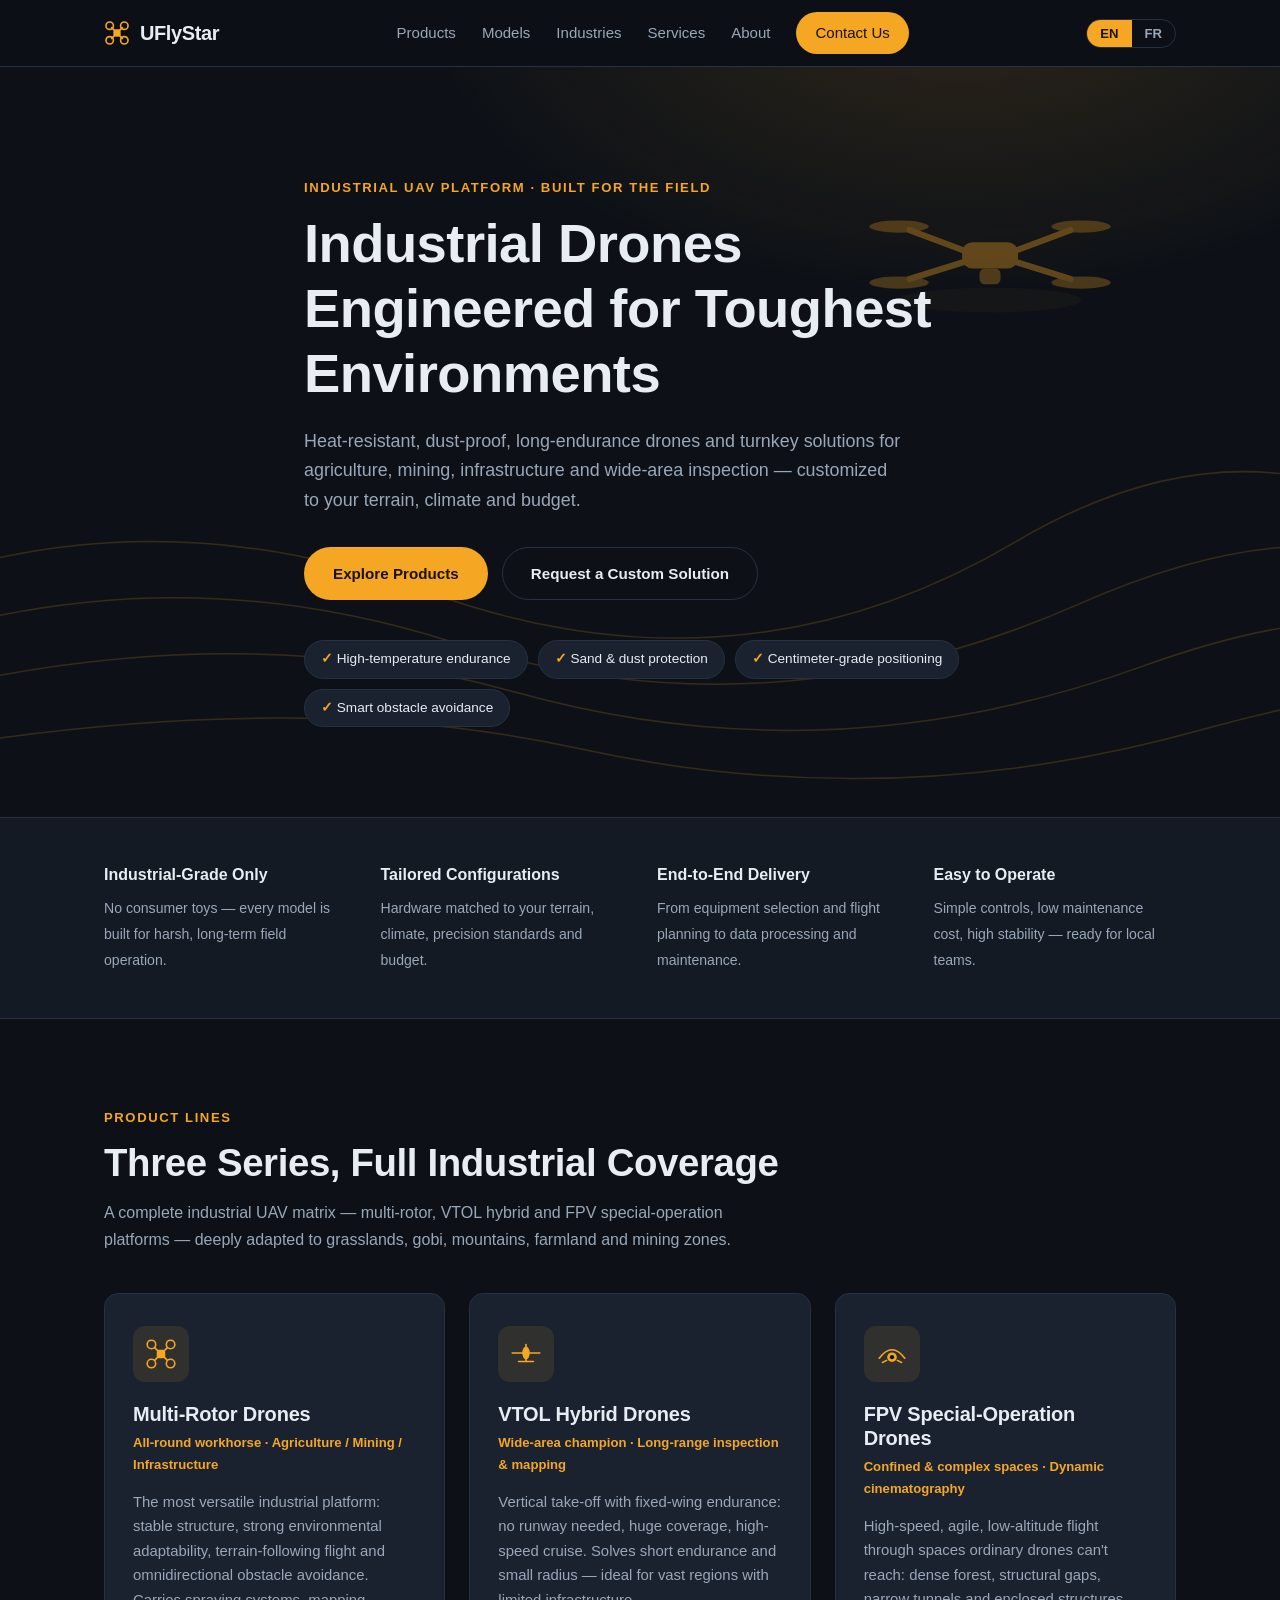
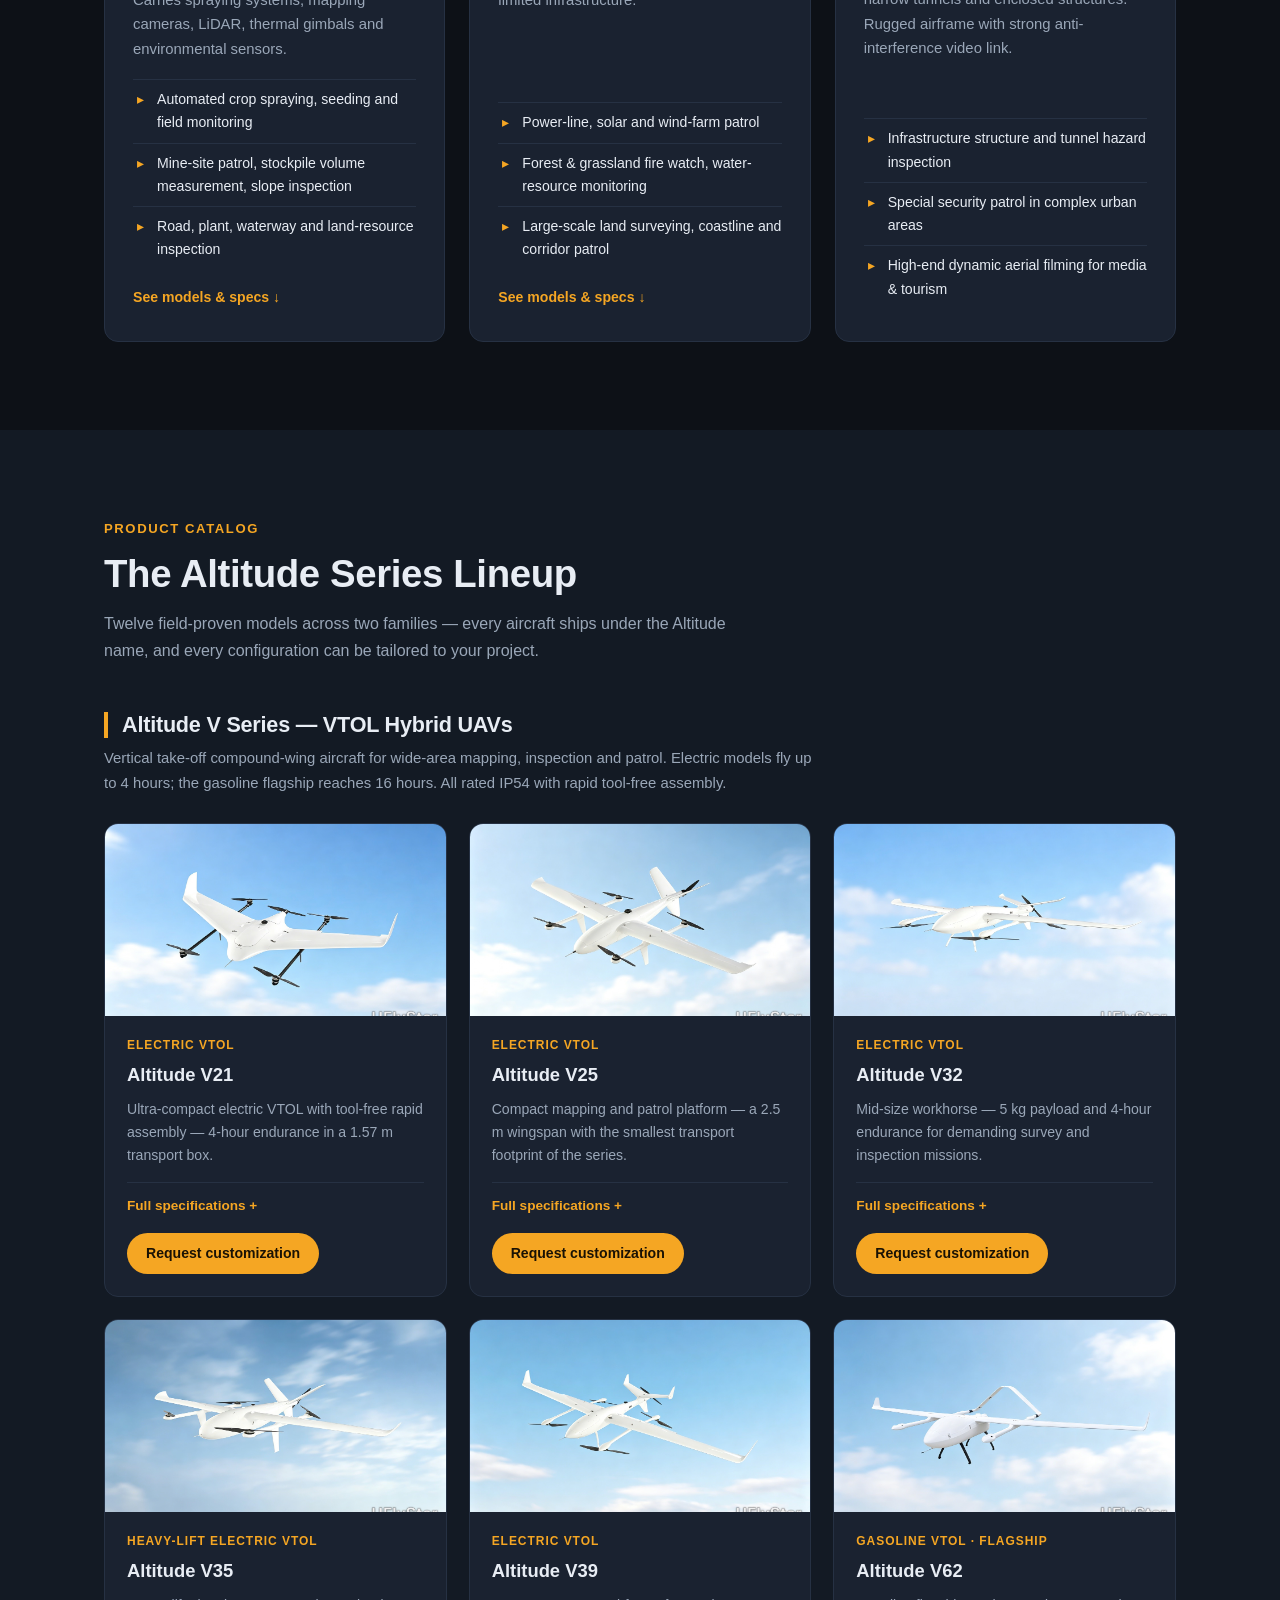
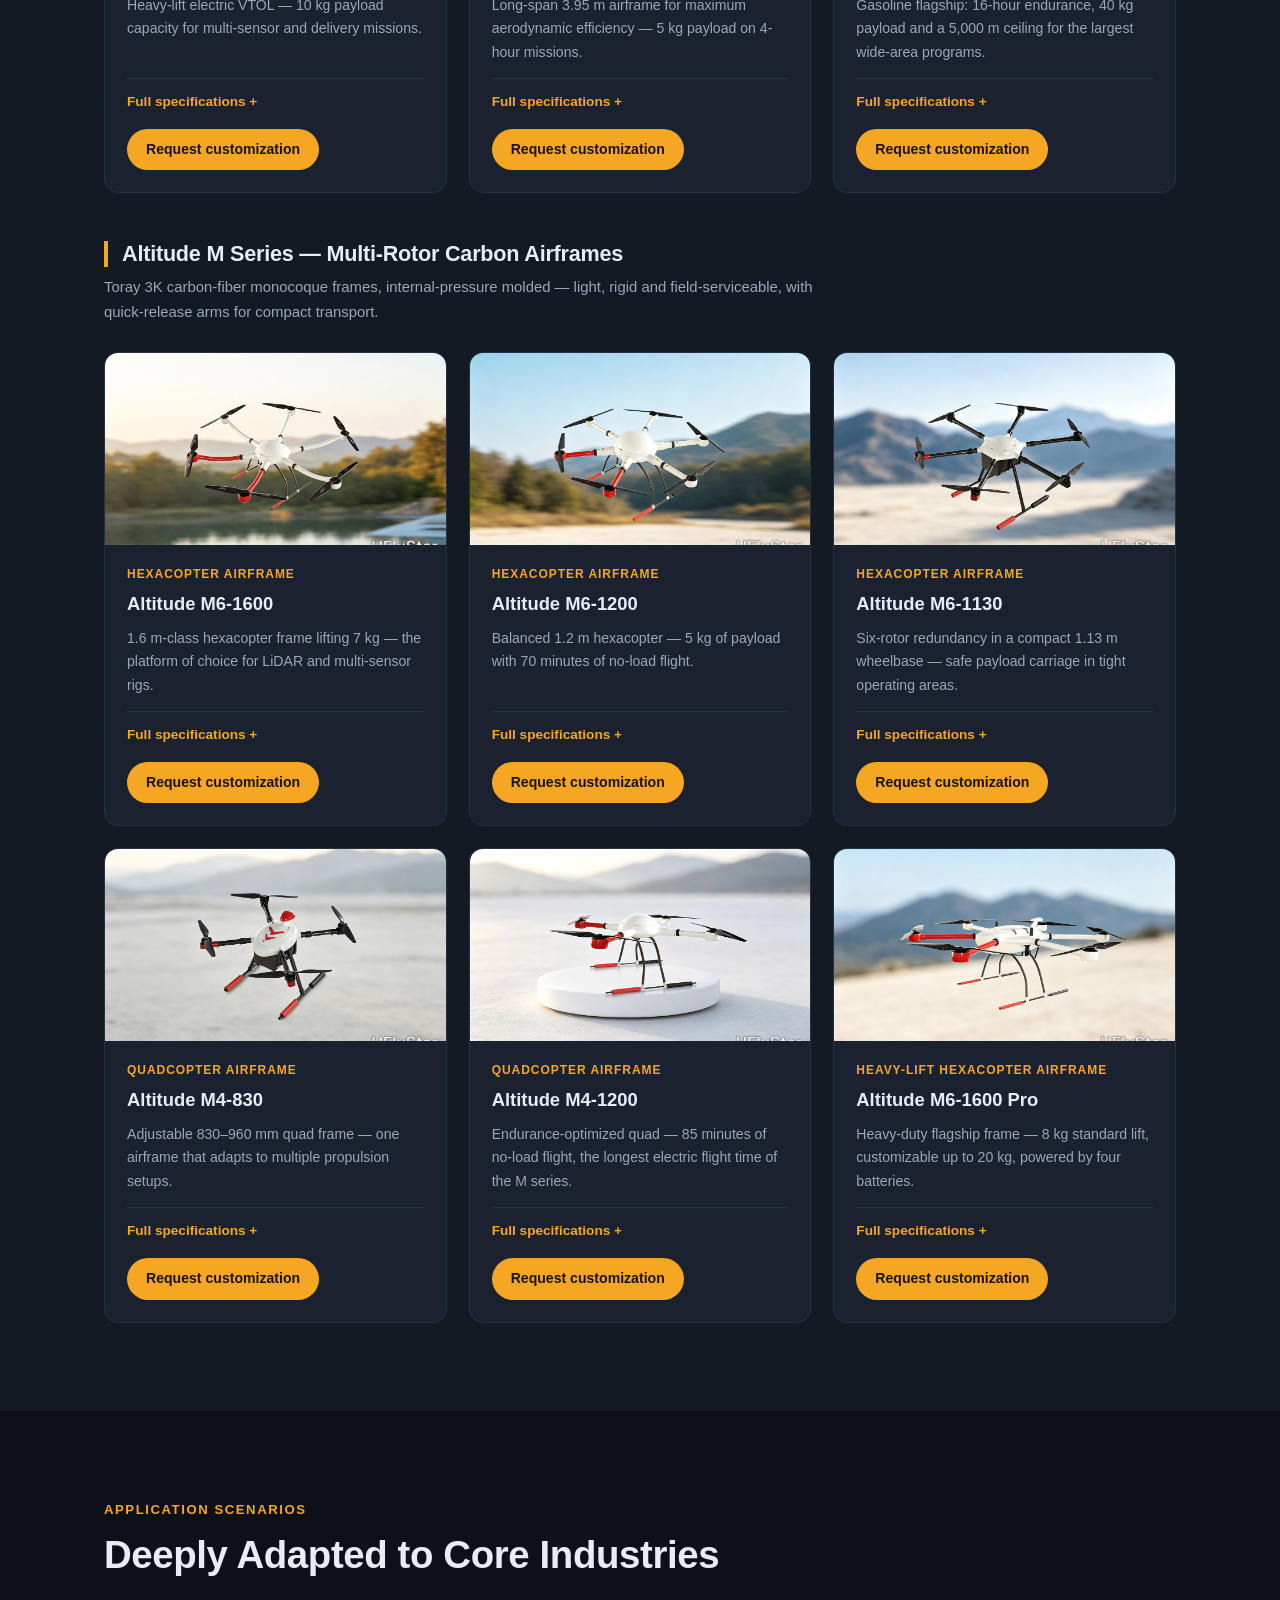
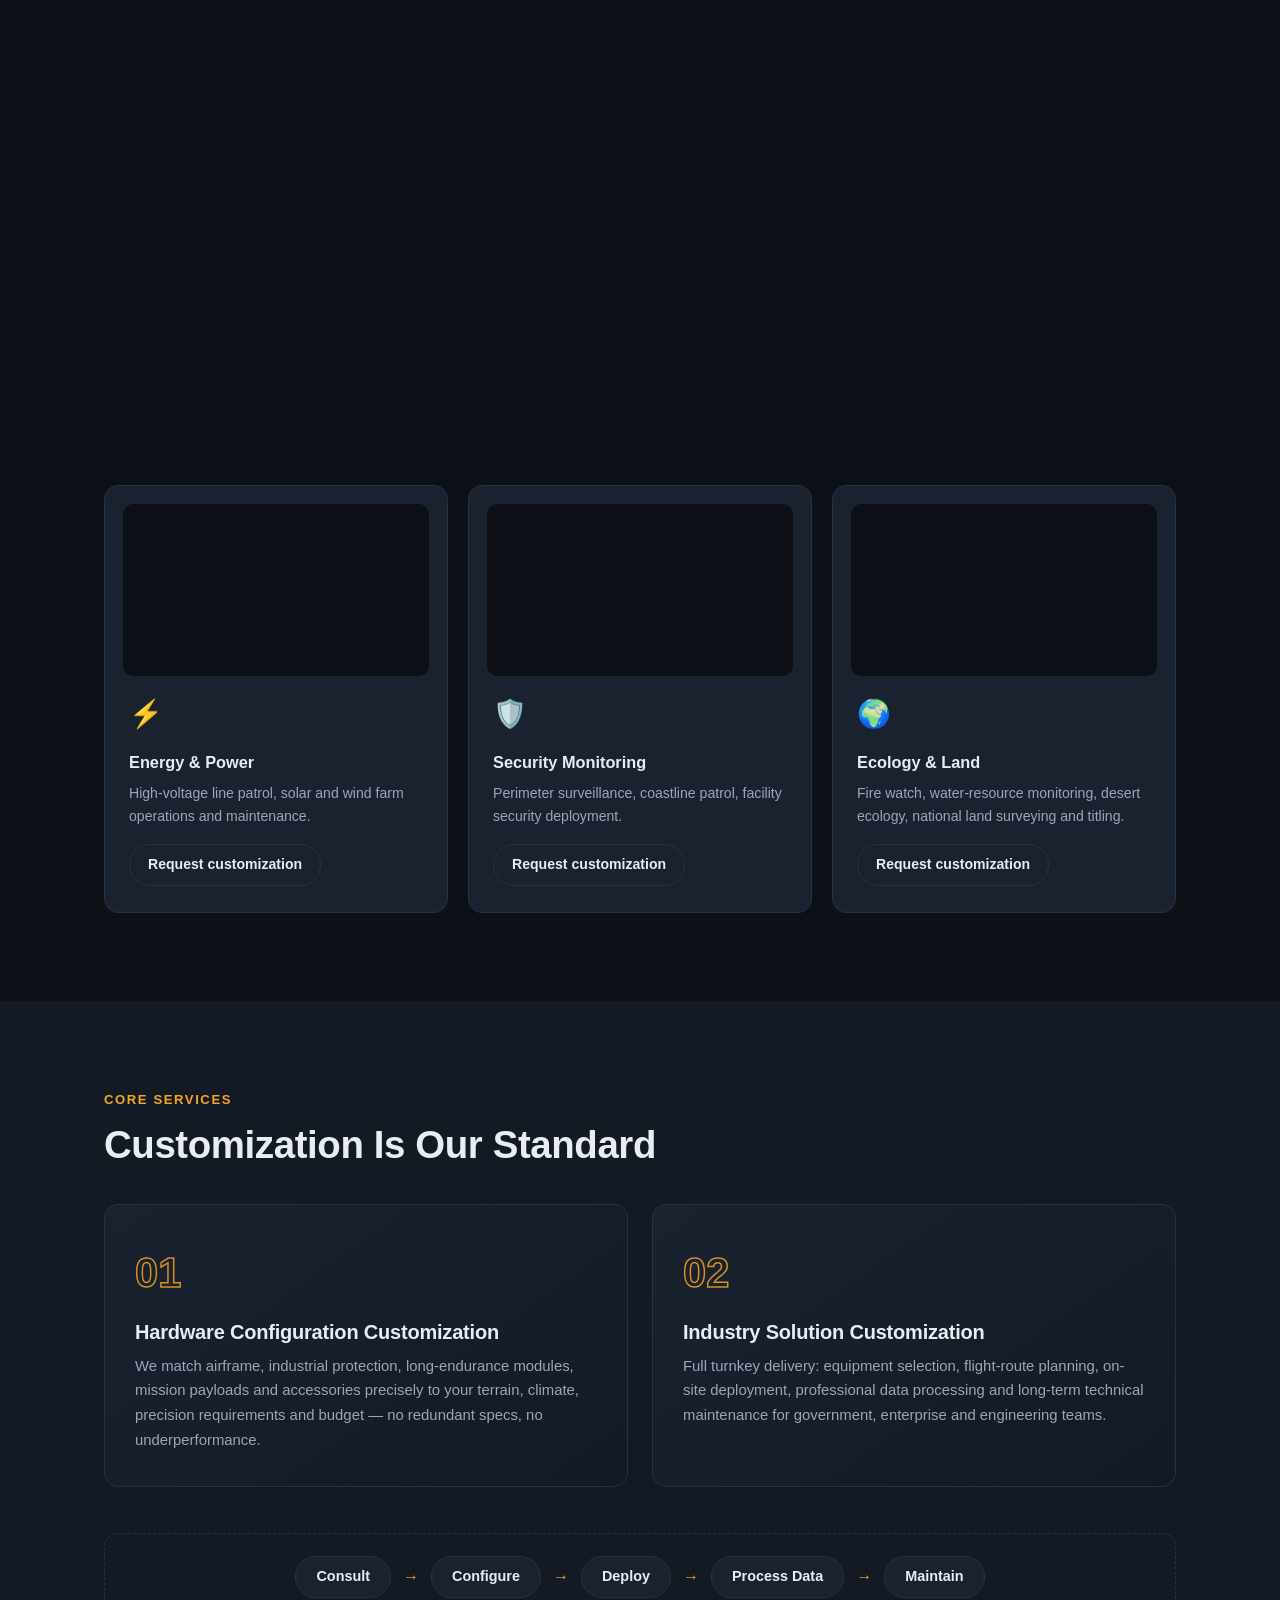
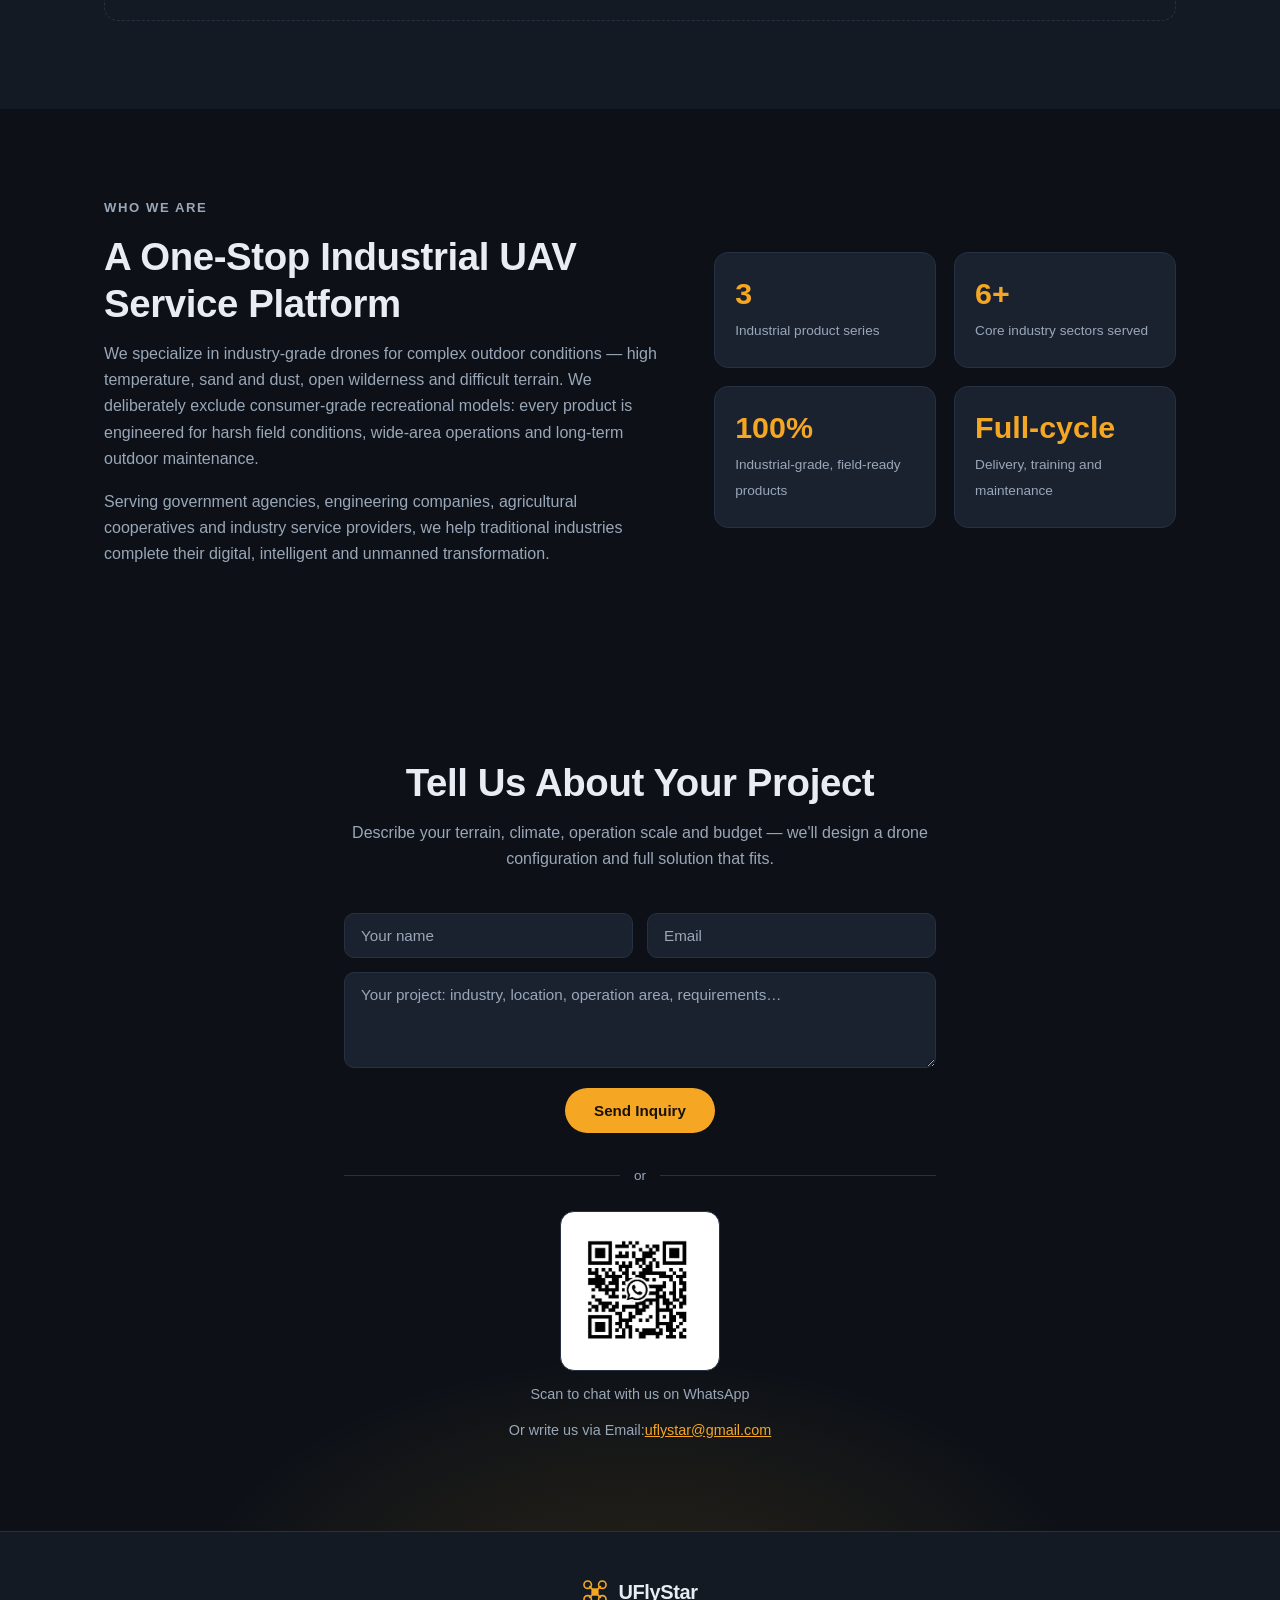
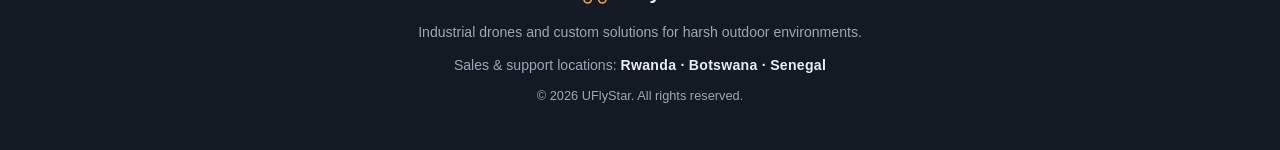
==== commit 9da771ae: "Fix HTML encoding issues in index.html" ====
--- a/index.html
+++ b/index.html
@@ -7,6 +7,8 @@
 <meta name="description" data-i18n-content="meta.desc" content="Industrial drone products and custom solutions for agriculture, mining, infrastructure and inspection.">
 <link rel="stylesheet" href="css/style.css">
 <link rel="icon" href="data:image/svg+xml,%3Csvg xmlns='http://www.w3.org/2000/svg' viewBox='0 0 32 32'%3E%3Cpath d='M9.5 9.5 L22.5 22.5 M22.5 9.5 L9.5 22.5' stroke='%23f5a623' stroke-width='2.2' stroke-linecap='round'/%3E%3Ccircle cx='7' cy='7' r='4.6' fill='none' stroke='%23f5a623' stroke-width='2'/%3E%3Ccircle cx='25' cy='7' r='4.6' fill='none' stroke='%23f5a623' stroke-width='2'/%3E%3Ccircle cx='7' cy='25' r='4.6' fill='none' stroke='%23f5a623' stroke-width='2'/%3E%3Ccircle cx='25' cy='25' r='4.6' fill='none' stroke='%23f5a623' stroke-width='2'/%3E%3Crect x='11.5' y='11.5' width='9' height='9' rx='3' fill='%23f5a623'/%3E%3C/svg%3E">
+<script charset="UTF-8" id="LA_COLLECT" src="//sdk.51.la/js-sdk-pro.min.js"></script>
+<script>LA.init({id:"3RPke3dttims6Ab0",ck:"3RPke3dttims6Ab0"})</script>
 </head>
 <body>
 
